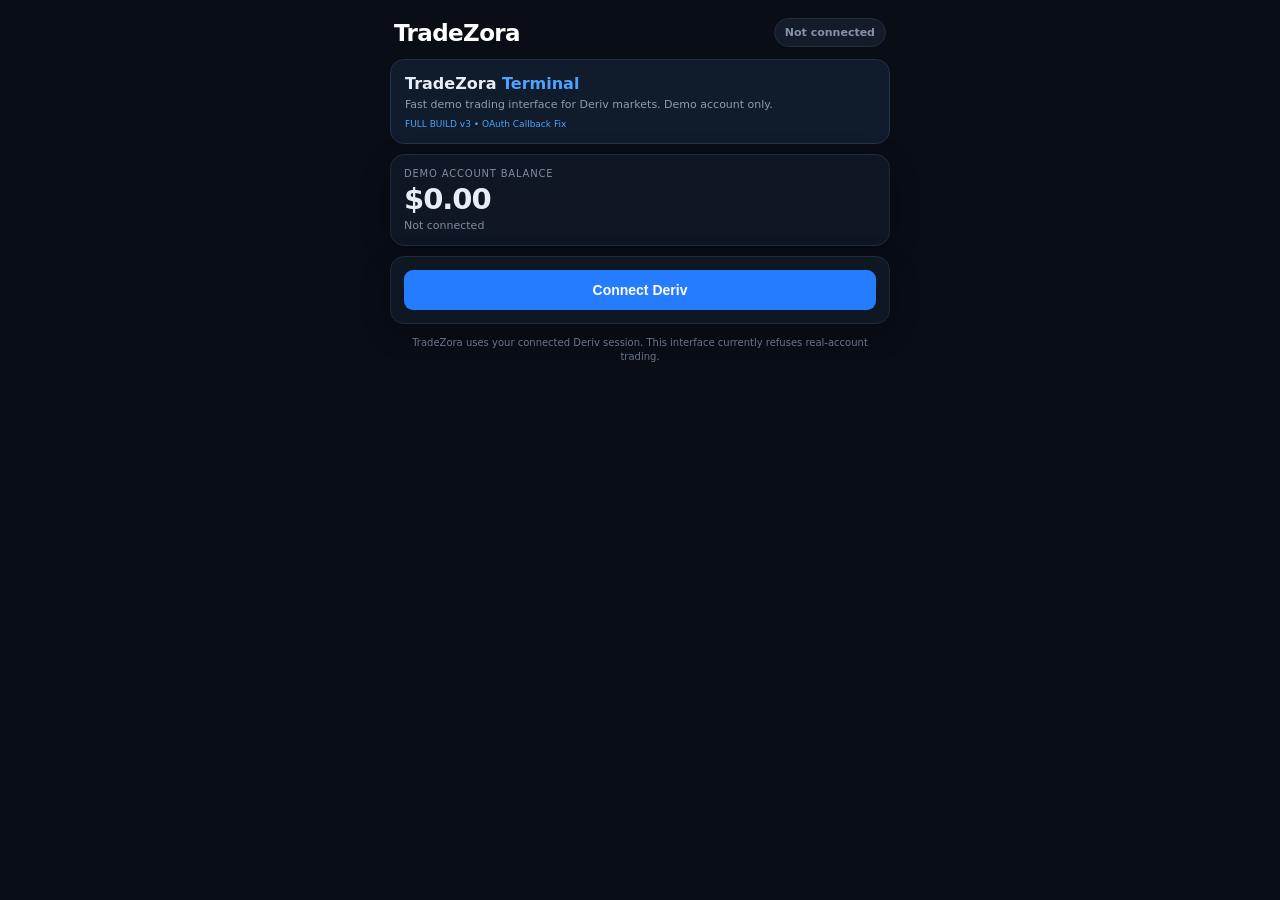
==== index.html @ ee243af9 "Update index.html" ====
<!DOCTYPE html>
<html lang="en">
<head>
<meta charset="UTF-8">
<meta name="viewport" content="width=device-width,initial-scale=1.0">
<title>TradeZora Terminal</title>
<style>
*{box-sizing:border-box}
html,body{margin:0;min-height:100%;font-family:Inter,system-ui,-apple-system,BlinkMacSystemFont,"Segoe UI",sans-serif;background:#080d16;color:#e8eef8}
body{padding-bottom:24px}.wrap{max-width:520px;margin:auto;padding:10px 10px 24px}
.top{display:flex;align-items:center;justify-content:space-between;padding:8px 4px 12px;position:sticky;top:0;background:#080d16;z-index:5}
.brand{font-size:23px;font-weight:900;letter-spacing:-.6px;color:#fff}.status{font-size:11px;font-weight:700;padding:7px 10px;border-radius:999px;background:#141c29;color:#8491a6;border:1px solid #222d3d}.connected{background:#0c281c;color:#54d18a;border-color:#1d5637}
.card{background:#0f1724;border:1px solid #1d2a3c;border-radius:14px;padding:13px;margin-bottom:10px;box-shadow:0 8px 30px rgba(0,0,0,.18)}
.hero{background:#101b2b;border:1px solid #21334b;border-radius:14px;padding:14px;margin-bottom:10px}.hero h1{font-size:16px;margin:0 0 4px}.hero p{font-size:11px;color:#8f9caf;margin:0;line-height:1.4}
.balance-label{font-size:10px;text-transform:uppercase;letter-spacing:.8px;color:#7f8ca0}.balance{font-size:29px;font-weight:850;letter-spacing:-1px;margin:3px 0}.muted{color:#7f8ca0;font-size:11px}
.grid{display:grid;grid-template-columns:1fr 1fr;gap:8px}.metric{background:#0b121d;border:1px solid #1b2636;border-radius:10px;padding:10px}.metric .label{font-size:10px;color:#718096;margin-bottom:4px}.metric .value{font-size:14px;font-weight:750}
.row{display:grid;grid-template-columns:1fr 1fr;gap:8px}.field{margin-bottom:9px}.field label{display:block;font-size:10px;text-transform:uppercase;letter-spacing:.5px;color:#8794a8;font-weight:750;margin-bottom:5px}
.field input,.field select{width:100%;padding:11px 10px;border:1px solid #28364a;border-radius:9px;background:#0b121d;color:#edf3fb;font-size:14px;outline:none}
.price{font-size:28px;font-weight:850;letter-spacing:-1px;margin:4px 0 9px;color:#fff}.btn{width:100%;border:0;border-radius:9px;padding:12px 14px;font-size:14px;font-weight:800;cursor:pointer}.primary{background:#267cff;color:#fff}.rise{background:#0fa968;color:#fff}.fall{background:#e14c5b;color:#fff}.secondary{background:#182232;color:#b8c4d4;margin-top:8px;border:1px solid #26354a}.btn:disabled{opacity:.5;cursor:wait}
.notice{padding:9px 10px;border-radius:9px;background:#211d0e;color:#d9c16a;font-size:11px;line-height:1.4}.error{background:#2a1116;color:#ff8995}.success{background:#0c2419;color:#6ee09b}.hidden{display:none}
.small{font-size:10px;color:#68758a;line-height:1.4;text-align:center;margin:12px 4px}.trade-title{display:flex;justify-content:space-between;align-items:center;gap:10px}.trade-title h2,.trade-title h3{font-size:15px!important}
.badge{font-size:9px;padding:5px 7px;border-radius:999px;background:#182437;color:#80b7ff;border:1px solid #294362}.contract{background:#0b121d;border:1px solid #1b2636;border-radius:10px;padding:10px;margin-bottom:9px}.contract strong{font-size:12px}.contract p{margin:4px 0 0;font-size:10px;color:#718096;line-height:1.4}
.direction{display:grid;grid-template-columns:1fr 1fr;gap:7px}.proposal{background:#0b121d;border:1px solid #25364d;border-radius:10px;padding:10px;margin:9px 0;font-size:11px;line-height:1.7}
.resultCard{display:flex;justify-content:space-between;align-items:center;gap:10px;background:#0b121d;border:1px solid #1b2636;border-radius:10px;padding:10px;margin-top:9px}.resultWin{background:#0c2419;border-color:#1d5b3a}.resultLoss{background:#2a1116;border-color:#6d2832}
.resultBadge{font-weight:850;font-size:10px;padding:5px 7px;border-radius:999px;background:#202a39}.resultWin .resultBadge{background:#153b27;color:#6ee09b}.resultLoss .resultBadge{background:#4a1d24;color:#ff8995}.profit{font-size:18px;font-weight:850}
.historyItem{background:#0b121d;border:1px solid #1b2636;border-radius:10px;padding:10px;margin-top:7px}.historyTop{display:flex;justify-content:space-between;align-items:center;gap:8px}.historyMeta{font-size:10px;color:#718096;margin-top:4px;line-height:1.45}.historyProfit{font-weight:850}.historyWin{color:#6ee09b}.historyLoss{color:#ff8995}
.chartWrap{background:#0b121d;border:1px solid #1b2a3e;border-radius:10px;padding:8px;margin:8px 0 10px}.chartHead{display:flex;justify-content:space-between;align-items:center;margin-bottom:6px}.chartHead span{font-size:9px;color:#7f8ca0;text-transform:uppercase;letter-spacing:.6px}.chartHead b{font-size:11px;color:#b9c6d8}.chartCanvas{display:block;width:100%;height:150px;border-radius:8px;background:#09101a}
.sectionHead{display:flex;justify-content:space-between;align-items:center;margin-bottom:9px}.sectionHead h3{margin:0;font-size:14px}.marketStrip{display:flex;gap:6px;overflow:auto;padding-bottom:5px;margin-bottom:8px}.marketStrip span{white-space:nowrap;font-size:9px;padding:5px 8px;background:#141f2e;border:1px solid #24334a;border-radius:999px;color:#91a0b5}
@media(max-width:480px){.wrap{padding:7px 8px 20px}.row{grid-template-columns:1fr 1fr}.balance{font-size:27px}}
</style>
</head>
<body>
<main class="wrap">
<div class="top"><div class="brand">TradeZora</div><div id="status" class="status">Not connected</div></div>
<section class="hero"><h1>TradeZora <span style="color:#4da3ff">Terminal</span></h1><p>Fast demo trading interface for Deriv markets. Demo account only.</p><div style="margin-top:7px;font-size:9px;color:#4da3ff">FULL BUILD v3 • OAuth Callback Fix</div></section>
<section class="card"><div class="balance-label">Demo Account Balance</div><div id="balance" class="balance">$0.00</div><div id="accountType" class="muted">Not connected</div></section>
<section class="card">
<button id="connectBtn" class="btn primary" type="button">Connect Deriv</button>
<button id="disconnectBtn" class="btn secondary hidden" type="button">Disconnect Deriv</button>
<div id="message" class="notice hidden" style="margin-top:11px"></div>
</section>
<section id="accountCard" class="card hidden"><div class="grid"><div class="metric"><div class="label">Total Equity</div><div id="equity" class="value">$0.00</div></div><div class="metric"><div class="label">Account ID</div><div id="accountId" class="value">—</div></div></div></section>
<section id="tradeCard" class="card hidden">
<div class="sectionHead"><h3>Trade</h3><span class="badge">DEMO ONLY</span></div>
<div class="marketStrip"><span>Volatility</span><span>Crash/Boom</span><span>Rise/Fall</span></div>
<div class="trade-title"><h2 style="margin:0;font-size:20px">Demo Trade</h2><span class="badge">LIVE</span></div>
<p class="muted">Volatility Indices and Crash/Boom. Rise/Fall contracts are enabled in this first demo version.</p>
<div class="field"><label>Market</label><select id="symbol"><option value="">Loading markets…</option></select></div>
<div class="contract"><strong id="marketName">—</strong><p id="marketInfo">Select a market to see its current price.</p></div>
<div class="price" id="price">—</div>
<div class="chartWrap"><div class="chartHead"><span>Live price chart</span><b id="chartDelta">—</b></div><canvas id="priceChart" class="chartCanvas" height="150"></canvas></div>
<div class="row"><div class="field"><label>Stake</label><input id="stake" type="number" min="0.35" step="0.01" value="1"></div><div class="field"><label>Duration (seconds)</label><input id="duration" type="number" min="1" step="1" value="60"></div></div>
<div class="field"><label>Direction</label><div class="direction"><button id="riseBtn" class="btn rise" type="button">Rise</button><button id="fallBtn" class="btn fall" type="button">Fall</button></div></div>
<button id="tradeBtn" class="btn primary" type="button">Preview Demo Trade</button>
<div id="proposalBox" class="proposal hidden"></div><button id="buyBtn" class="btn rise hidden" type="button">Place Demo Trade</button>
<div id="tradeResult" class="notice hidden" style="margin-top:11px"></div>
</section>
<section id="openCard" class="card hidden"><h3 style="margin-top:0">Open Trade</h3><div id="openStatus" class="muted">Waiting…</div><div id="tradeOutcome" class="resultCard hidden"></div></section>
<section id="historyCard" class="card hidden"><div class="trade-title"><h3 style="margin:0">Trade History</h3><span id="historyCount" class="badge">0 trades</span></div><div id="historyList" class="muted" style="margin-top:10px">No completed trades yet.</div></section>
<div class="small">TradeZora uses your connected Deriv session. This interface currently refuses real-account trading.</div>
</main>
<script>
const BACKEND_URL="https://tradezora-backend-use-1.onrender.com";
const FRONTEND_URL="https://davieswaweru123-boop.github.io/Tradezora-/";
const STORAGE_SESSION="tradezora_session_id";
let sessionId=null,direction="CALL",symbols=[],proposal=null,priceTimer=null,accountTimer=null,historyTimer=null,contractTimer=null,currentContractId=null,priceHistory=[];
const $=id=>document.getElementById(id);

function msg(text,type=""){
  const b=$("message");
  if(!text){b.className="notice hidden";b.textContent="";return}
  b.className="notice "+type;b.textContent=text;b.classList.remove("hidden");
}
function resultMsg(text,type=""){
  const b=$("tradeResult");
  if(!text){b.className="notice hidden";b.textContent="";return}
  b.className="notice "+type;b.textContent=text;b.classList.remove("hidden");
}
function money(v,c="USD"){
  const n=Number(v);
  return Number.isFinite(n)?new Intl.NumberFormat("en-US",{style:"currency",currency:c,maximumFractionDigits:2}).format(n):"—";
}
function setUI(on){
  $("status").textContent=on?"✓ Deriv Connected":"Not connected";
  $("status").className="status"+(on?" connected":"");
  $("connectBtn").classList.toggle("hidden",on);
  $("disconnectBtn").classList.toggle("hidden",!on);
  $("accountCard").classList.toggle("hidden",!on);
  $("tradeCard").classList.toggle("hidden",!on);
}
async function connectDeriv(){
  localStorage.removeItem(STORAGE_SESSION);
  window.location.href=BACKEND_URL+"/auth/login";
}
async function exchange(code){
  // The Deriv authorization code is sent to our backend for the
  // server-side session exchange. Never exchange Deriv tokens in the browser.
  if(!code) throw new Error("No Deriv connection code was returned.");

  const r=await fetch(BACKEND_URL+"/api/session/exchange",{
    method:"POST",
    mode:"cors",
    cache:"no-store",
    headers:{"Content-Type":"application/json","Accept":"application/json"},
    body:JSON.stringify({connection_code:code})
  });

  const raw=await r.text();
  let d={};
  try{d=raw?JSON.parse(raw):{};}catch(_){}

  if(!r.ok){
    const detail=d.error||d.message||raw||("HTTP "+r.status);
    throw new Error("Session exchange failed ("+r.status+"): "+detail);
  }

  if(!d.session_id){
    throw new Error("Backend replied without a session ID.");
  }

  localStorage.setItem(STORAGE_SESSION,d.session_id);
  return d.session_id;
}
async function api(path,opts={}){
  const r=await fetch(BACKEND_URL+path,{...opts,headers:{...(opts.headers||{}),"X-TradeZora-Session":sessionId}});
  const d=await r.json().catch(()=>({}));
  if(!r.ok)throw Error(d.error||"Request failed.");
  return d;
}
async function loadAccount(){
  const d=await api("/api/account");
  $("balance").textContent=money(d.balance,d.currency||"USD");
  $("equity").textContent=money(d.balance,d.currency||"USD");
  $("accountId").textContent=d.account_id||"—";
  $("accountType").textContent=(d.account_type||"demo").toUpperCase()+" • "+(d.currency||"USD");
  setUI(true);msg("Deriv account loaded successfully.","success");
}
async function loadMarkets(){
  const r=await fetch(BACKEND_URL+"/api/trading/symbols");
  const d=await r.json().catch(()=>({}));
  if(!r.ok)throw Error(d.error||"Could not load markets.");
  symbols=d.symbols||[];
  const s=$("symbol");s.innerHTML="";
  symbols.forEach(x=>{
    const o=document.createElement("option");
    o.value=x.underlying_symbol;o.textContent=x.underlying_symbol_name||x.underlying_symbol;s.appendChild(o);
  });
  if(symbols.length){s.selectedIndex=0;await marketChanged();}
  else s.innerHTML='<option value="">No supported markets found</option>';
}
function selected(){return symbols.find(x=>x.underlying_symbol===$("symbol").value)||null}
async function marketChanged(){
  const x=selected();if(!x)return;
  resetChart();
  $("marketName").textContent=x.underlying_symbol_name||x.underlying_symbol;
  $("marketInfo").textContent=(x.market||"Supported market")+" • "+x.underlying_symbol;
  await refreshPrice();
}
async function refreshPrice(){
  const s=$("symbol").value;if(!s)return;
  try{
    const r=await fetch(BACKEND_URL+"/api/trading/tick?symbol="+encodeURIComponent(s));
    const d=await r.json().catch(()=>({}));
    if(!r.ok)throw Error(d.error||"Price unavailable");
    const q=Number(d.quote);
    if(Number.isFinite(q)){
      $("price").textContent=String(q);
      if(!priceHistory.length||priceHistory[priceHistory.length-1]!==q)priceHistory.push(q);
      if(priceHistory.length>60)priceHistory.shift();
      drawChart();
    }else $("price").textContent="—";
  }catch(e){$("price").textContent="—";}
}
function resetChart(){priceHistory=[];$("chartDelta").textContent="—";drawChart();}
function drawChart(){
  const c=$("priceChart");if(!c)return;
  const dpr=window.devicePixelRatio||1,w=c.clientWidth||300,h=c.clientHeight||150;
  c.width=Math.floor(w*dpr);c.height=Math.floor(h*dpr);
  const ctx=c.getContext("2d");ctx.setTransform(dpr,0,0,dpr,0,0);ctx.clearRect(0,0,w,h);
  ctx.strokeStyle="#18263a";ctx.lineWidth=1;
  for(let i=1;i<4;i++){const y=h*i/4;ctx.beginPath();ctx.moveTo(0,y);ctx.lineTo(w,y);ctx.stroke();}
  if(priceHistory.length<2)return;
  const min=Math.min(...priceHistory),max=Math.max(...priceHistory),range=max-min||1,pad=10;
  ctx.beginPath();
  priceHistory.forEach((v,i)=>{
    const x=pad+(i/(priceHistory.length-1))*(w-pad*2),y=h-pad-((v-min)/range)*(h-pad*2);
    if(i===0)ctx.moveTo(x,y);else ctx.lineTo(x,y);
  });
  ctx.strokeStyle="#39d98a";ctx.lineWidth=2;ctx.stroke();
  const lookback=Math.min(20,priceHistory.length-1);
  const base=priceHistory[priceHistory.length-1-lookback];
  const last=priceHistory[priceHistory.length-1];
  const pct=base?((last-base)/base)*100:0;
  $("chartDelta").textContent=(pct>=0?"+":"")+pct.toFixed(3)+"%";
}
function setDirection(d){
  direction=d;$("riseBtn").style.opacity=d==="CALL"?"1":".55";$("fallBtn").style.opacity=d==="PUT"?"1":".55";
}
async function previewTrade(){
  if(!sessionId)return;
  $("tradeBtn").disabled=true;$("buyBtn").classList.add("hidden");$("proposalBox").classList.add("hidden");resultMsg("");
  try{
    await api("/api/trading/connect",{method:"POST"});
    const body={underlying_symbol:$("symbol").value,contract_type:direction,amount:Number($("stake").value),duration:Number($("duration").value),duration_unit:"s"};
    const d=await api("/api/trading/proposal",{method:"POST",headers:{"Content-Type":"application/json"},body:JSON.stringify(body)});
    proposal=d.proposal;if(!proposal)throw Error("No proposal was returned.");
    const ask=Number(proposal.ask_price),payout=Number(proposal.payout),currency=proposal.currency||"USD";
    $("proposalBox").innerHTML=`<b>Proposal</b><br>Stake: ${money(body.amount,currency)}<br>Potential payout: ${Number.isFinite(payout)?money(payout,currency):"—"}<br>Price to buy: ${Number.isFinite(ask)?money(ask,currency):"—"}`;
    $("proposalBox").classList.remove("hidden");$("buyBtn").classList.remove("hidden");resultMsg("Review the proposal, then place the demo trade.","success");
  }catch(e){resultMsg(e.message||"Could not create proposal.","error");}
  finally{$("tradeBtn").disabled=false;}
}
async function buyTrade(){
  if(!proposal)return;
  $("buyBtn").disabled=true;
  try{
    const ask=Number(proposal.ask_price);
    const d=await api("/api/trading/buy",{method:"POST",headers:{"Content-Type":"application/json"},body:JSON.stringify({proposal_id:proposal.id,price:ask})});
    const id=d.buy?.contract_id;if(!id)throw Error("Trade was not confirmed by Deriv.");
    resultMsg("Demo trade placed successfully. Contract ID: "+id,"success");
    proposal=null;$("buyBtn").classList.add("hidden");$("openCard").classList.remove("hidden");
    await startContract(id);await loadAccount();
  }catch(e){resultMsg(e.message||"Could not place demo trade.","error");}
  finally{$("buyBtn").disabled=false;}
}
function terminalStatus(c){return["won","lost","sold","expired"].includes(String(c?.status||c?.contract_status||"").toLowerCase());}
function renderOutcome(c){
  const status=String(c?.status||c?.contract_status||"").toLowerCase(),win=status==="won",loss=status==="lost",box=$("tradeOutcome");
  if(!terminalStatus(c)){box.className="resultCard hidden";box.innerHTML="";return;}
  const profit=Number(c?.profit);
  box.className="resultCard "+(win?"resultWin":loss?"resultLoss":"");
  box.innerHTML=`<div><div class="resultBadge">${win?"WIN":loss?"LOSS":"CLOSED"}</div><div class="muted" style="margin-top:6px">Final result</div></div><div style="text-align:right"><div class="profit">${Number.isFinite(profit)?(profit>=0?"+":"")+money(profit,c.currency||"USD"):"—"}</div><div class="muted">Profit / Loss</div></div>`;
}
async function loadHistory(){try{const d=await api("/api/trading/history");renderHistory(d.history||[]);}catch(e){}}
function renderHistory(items){
  const card=$("historyCard"),list=$("historyList");card.classList.remove("hidden");
  $("historyCount").textContent=items.length+" "+(items.length===1?"trade":"trades");
  if(!items.length){list.className="muted";list.textContent="No completed trades yet.";return;}
  list.className="";
  list.innerHTML=items.map(item=>{
    const st=String(item.status||"").toLowerCase(),win=st==="won",loss=st==="lost",cls=win?"historyWin":loss?"historyLoss":"";
    const pl=Number(item.profit),date=item.completed_at?new Date(item.completed_at).toLocaleString():"Completed",label=item.symbol||"Demo contract";
    return `<div class="historyItem"><div class="historyTop"><div><b>${label}</b><div class="historyMeta">${String(item.contract_type||"").toUpperCase()} • ${date}</div></div><div class="historyProfit ${cls}">${Number.isFinite(pl)?(pl>=0?"+":"")+money(pl,item.currency||"USD"):"—"}</div></div><div class="historyMeta">Status: <b>${st.toUpperCase()}</b> • Contract #${item.contract_id}</div></div>`;
  }).join("");
}
async function startContract(id){
  currentContractId=id;clearInterval(contractTimer);
  const poll=async()=>{
    try{
      const d=await api("/api/trading/open-contract",{method:"POST",headers:{"Content-Type":"application/json"},body:JSON.stringify({contract_id:id})});
      const c=d.contract||{};window.__lastContract=c;
      const status=String(c.status||c.contract_status||"open").toLowerCase(),profit=c.profit!=null?money(c.profit,c.currency||"USD"):"—";
      $("openStatus").innerHTML=`Contract <b>${id}</b><br>Status: ${status}<br>Profit/Loss: ${profit}<br>Sell price: ${c.sell_price!=null?money(c.sell_price,c.currency||"USD"):"—"}`;
      renderOutcome(c);
      if(terminalStatus(c)){
        clearInterval(contractTimer);await loadAccount();await loadHistory();
        resultMsg((status==="won"?"🎉 Demo trade won! ":status==="lost"?"Demo trade lost. ":"Demo trade closed. ")+`Final P/L: ${profit}`,status==="lost"?"error":"success");
      }
    }catch(e){$("openStatus").textContent=e.message;}
  };
  await poll();
  if(!terminalStatus(window.__lastContract))contractTimer=setInterval(poll,3000);
}
async function disconnectDeriv(){
  try{if(sessionId)await api("/api/trading/disconnect",{method:"POST"});}catch(e){}
  clearInterval(priceTimer);clearInterval(accountTimer);clearInterval(historyTimer);clearInterval(contractTimer);
  localStorage.removeItem(STORAGE_SESSION);sessionId=null;setUI(false);
  $("historyCard").classList.add("hidden");$("openCard").classList.add("hidden");$("tradeOutcome").className="resultCard hidden"
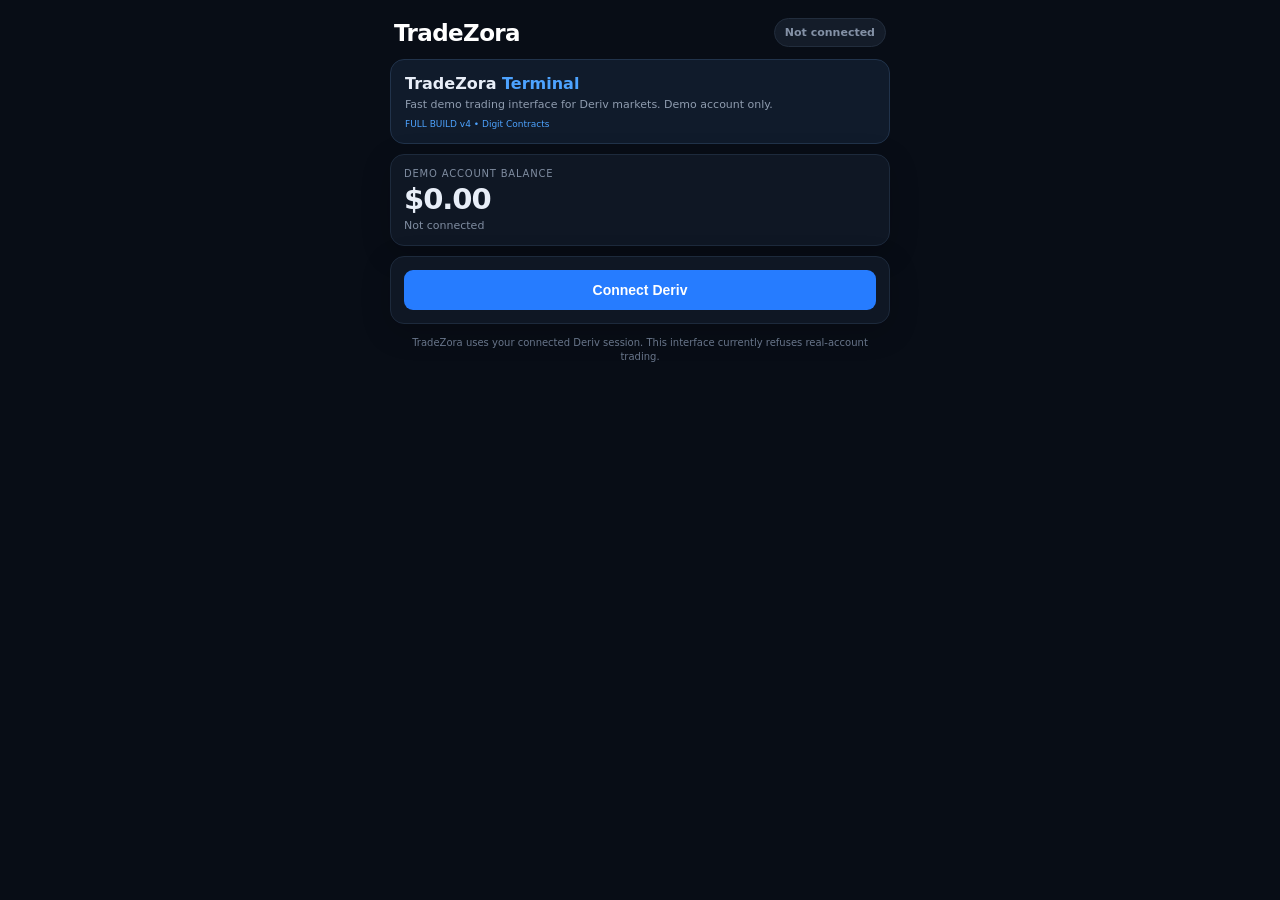
==== commit 98290ead: "Index html" ====
--- a/index.html
+++ b/index.html
@@ -4,265 +4,1358 @@
 <meta charset="UTF-8">
 <meta name="viewport" content="width=device-width,initial-scale=1.0">
 <title>TradeZora Terminal</title>
+
 <style>
 *{box-sizing:border-box}
-html,body{margin:0;min-height:100%;font-family:Inter,system-ui,-apple-system,BlinkMacSystemFont,"Segoe UI",sans-serif;background:#080d16;color:#e8eef8}
-body{padding-bottom:24px}.wrap{max-width:520px;margin:auto;padding:10px 10px 24px}
-.top{display:flex;align-items:center;justify-content:space-between;padding:8px 4px 12px;position:sticky;top:0;background:#080d16;z-index:5}
-.brand{font-size:23px;font-weight:900;letter-spacing:-.6px;color:#fff}.status{font-size:11px;font-weight:700;padding:7px 10px;border-radius:999px;background:#141c29;color:#8491a6;border:1px solid #222d3d}.connected{background:#0c281c;color:#54d18a;border-color:#1d5637}
-.card{background:#0f1724;border:1px solid #1d2a3c;border-radius:14px;padding:13px;margin-bottom:10px;box-shadow:0 8px 30px rgba(0,0,0,.18)}
-.hero{background:#101b2b;border:1px solid #21334b;border-radius:14px;padding:14px;margin-bottom:10px}.hero h1{font-size:16px;margin:0 0 4px}.hero p{font-size:11px;color:#8f9caf;margin:0;line-height:1.4}
-.balance-label{font-size:10px;text-transform:uppercase;letter-spacing:.8px;color:#7f8ca0}.balance{font-size:29px;font-weight:850;letter-spacing:-1px;margin:3px 0}.muted{color:#7f8ca0;font-size:11px}
-.grid{display:grid;grid-template-columns:1fr 1fr;gap:8px}.metric{background:#0b121d;border:1px solid #1b2636;border-radius:10px;padding:10px}.metric .label{font-size:10px;color:#718096;margin-bottom:4px}.metric .value{font-size:14px;font-weight:750}
-.row{display:grid;grid-template-columns:1fr 1fr;gap:8px}.field{margin-bottom:9px}.field label{display:block;font-size:10px;text-transform:uppercase;letter-spacing:.5px;color:#8794a8;font-weight:750;margin-bottom:5px}
-.field input,.field select{width:100%;padding:11px 10px;border:1px solid #28364a;border-radius:9px;background:#0b121d;color:#edf3fb;font-size:14px;outline:none}
-.price{font-size:28px;font-weight:850;letter-spacing:-1px;margin:4px 0 9px;color:#fff}.btn{width:100%;border:0;border-radius:9px;padding:12px 14px;font-size:14px;font-weight:800;cursor:pointer}.primary{background:#267cff;color:#fff}.rise{background:#0fa968;color:#fff}.fall{background:#e14c5b;color:#fff}.secondary{background:#182232;color:#b8c4d4;margin-top:8px;border:1px solid #26354a}.btn:disabled{opacity:.5;cursor:wait}
-.notice{padding:9px 10px;border-radius:9px;background:#211d0e;color:#d9c16a;font-size:11px;line-height:1.4}.error{background:#2a1116;color:#ff8995}.success{background:#0c2419;color:#6ee09b}.hidden{display:none}
-.small{font-size:10px;color:#68758a;line-height:1.4;text-align:center;margin:12px 4px}.trade-title{display:flex;justify-content:space-between;align-items:center;gap:10px}.trade-title h2,.trade-title h3{font-size:15px!important}
-.badge{font-size:9px;padding:5px 7px;border-radius:999px;background:#182437;color:#80b7ff;border:1px solid #294362}.contract{background:#0b121d;border:1px solid #1b2636;border-radius:10px;padding:10px;margin-bottom:9px}.contract strong{font-size:12px}.contract p{margin:4px 0 0;font-size:10px;color:#718096;line-height:1.4}
-.direction{display:grid;grid-template-columns:1fr 1fr;gap:7px}.proposal{background:#0b121d;border:1px solid #25364d;border-radius:10px;padding:10px;margin:9px 0;font-size:11px;line-height:1.7}
-.resultCard{display:flex;justify-content:space-between;align-items:center;gap:10px;background:#0b121d;border:1px solid #1b2636;border-radius:10px;padding:10px;margin-top:9px}.resultWin{background:#0c2419;border-color:#1d5b3a}.resultLoss{background:#2a1116;border-color:#6d2832}
-.resultBadge{font-weight:850;font-size:10px;padding:5px 7px;border-radius:999px;background:#202a39}.resultWin .resultBadge{background:#153b27;color:#6ee09b}.resultLoss .resultBadge{background:#4a1d24;color:#ff8995}.profit{font-size:18px;font-weight:850}
-.historyItem{background:#0b121d;border:1px solid #1b2636;border-radius:10px;padding:10px;margin-top:7px}.historyTop{display:flex;justify-content:space-between;align-items:center;gap:8px}.historyMeta{font-size:10px;color:#718096;margin-top:4px;line-height:1.45}.historyProfit{font-weight:850}.historyWin{color:#6ee09b}.historyLoss{color:#ff8995}
-.chartWrap{background:#0b121d;border:1px solid #1b2a3e;border-radius:10px;padding:8px;margin:8px 0 10px}.chartHead{display:flex;justify-content:space-between;align-items:center;margin-bottom:6px}.chartHead span{font-size:9px;color:#7f8ca0;text-transform:uppercase;letter-spacing:.6px}.chartHead b{font-size:11px;color:#b9c6d8}.chartCanvas{display:block;width:100%;height:150px;border-radius:8px;background:#09101a}
-.sectionHead{display:flex;justify-content:space-between;align-items:center;margin-bottom:9px}.sectionHead h3{margin:0;font-size:14px}.marketStrip{display:flex;gap:6px;overflow:auto;padding-bottom:5px;margin-bottom:8px}.marketStrip span{white-space:nowrap;font-size:9px;padding:5px 8px;background:#141f2e;border:1px solid #24334a;border-radius:999px;color:#91a0b5}
-@media(max-width:480px){.wrap{padding:7px 8px 20px}.row{grid-template-columns:1fr 1fr}.balance{font-size:27px}}
+
+html,body{
+  margin:0;
+  min-height:100%;
+  font-family:Inter,system-ui,-apple-system,BlinkMacSystemFont,"Segoe UI",sans-serif;
+  background:#080d16;
+  color:#e8eef8
+}
+
+body{padding-bottom:24px}
+
+.wrap{
+  max-width:520px;
+  margin:auto;
+  padding:10px 10px 24px
+}
+
+.top{
+  display:flex;
+  align-items:center;
+  justify-content:space-between;
+  padding:8px 4px 12px;
+  position:sticky;
+  top:0;
+  background:#080d16;
+  z-index:5
+}
+
+.brand{
+  font-size:23px;
+  font-weight:900;
+  letter-spacing:-.6px;
+  color:#fff
+}
+
+.status{
+  font-size:11px;
+  font-weight:700;
+  padding:7px 10px;
+  border-radius:999px;
+  background:#141c29;
+  color:#8491a6;
+  border:1px solid #222d3d
+}
+
+.connected{
+  background:#0c281c;
+  color:#54d18a;
+  border-color:#1d5637
+}
+
+.card{
+  background:#0f1724;
+  border:1px solid #1d2a3c;
+  border-radius:14px;
+  padding:13px;
+  margin-bottom:10px;
+  box-shadow:0 8px 30px rgba(0,0,0,.18)
+}
+
+.hero{
+  background:#101b2b;
+  border:1px solid #21334b;
+  border-radius:14px;
+  padding:14px;
+  margin-bottom:10px
+}
+
+.hero h1{
+  font-size:16px;
+  margin:0 0 4px
+}
+
+.hero p{
+  font-size:11px;
+  color:#8f9caf;
+  margin:0;
+  line-height:1.4
+}
+
+.balance-label{
+  font-size:10px;
+  text-transform:uppercase;
+  letter-spacing:.8px;
+  color:#7f8ca0
+}
+
+.balance{
+  font-size:29px;
+  font-weight:850;
+  letter-spacing:-1px;
+  margin:3px 0
+}
+
+.muted{
+  color:#7f8ca0;
+  font-size:11px
+}
+
+.grid{
+  display:grid;
+  grid-template-columns:1fr 1fr;
+  gap:8px
+}
+
+.metric{
+  background:#0b121d;
+  border:1px solid #1b2636;
+  border-radius:10px;
+  padding:10px
+}
+
+.metric .label{
+  font-size:10px;
+  color:#718096;
+  margin-bottom:4px
+}
+
+.metric .value{
+  font-size:14px;
+  font-weight:750
+}
+
+.row{
+  display:grid;
+  grid-template-columns:1fr 1fr;
+  gap:8px
+}
+
+.field{
+  margin-bottom:9px
+}
+
+.field label{
+  display:block;
+  font-size:10px;
+  text-transform:uppercase;
+  letter-spacing:.5px;
+  color:#8794a8;
+  font-weight:750;
+  margin-bottom:5px
+}
+
+.field input,
+.field select{
+  width:100%;
+  padding:11px 10px;
+  border:1px solid #28364a;
+  border-radius:9px;
+  background:#0b121d;
+  color:#edf3fb;
+  font-size:14px;
+  outline:none
+}
+
+.price{
+  font-size:28px;
+  font-weight:850;
+  letter-spacing:-1px;
+  margin:4px 0 9px;
+  color:#fff
+}
+
+.btn{
+  width:100%;
+  border:0;
+  border-radius:9px;
+  padding:12px 14px;
+  font-size:14px;
+  font-weight:800;
+  cursor:pointer
+}
+
+.primary{
+  background:#267cff;
+  color:#fff
+}
+
+.rise{
+  background:#0fa968;
+  color:#fff
+}
+
+.fall{
+  background:#e14c5b;
+  color:#fff
+}
+
+.secondary{
+  background:#182232;
+  color:#b8c4d4;
+  margin-top:8px;
+  border:1px solid #26354a
+}
+
+.btn:disabled{
+  opacity:.5;
+  cursor:wait
+}
+
+.notice{
+  padding:9px 10px;
+  border-radius:9px;
+  background:#211d0e;
+  color:#d9c16a;
+  font-size:11px;
+  line-height:1.4
+}
+
+.error{
+  background:#2a1116;
+  color:#ff8995
+}
+
+.success{
+  background:#0c2419;
+  color:#6ee09b
+}
+
+.hidden{
+  display:none
+}
+
+.small{
+  font-size:10px;
+  color:#68758a;
+  line-height:1.4;
+  text-align:center;
+  margin:12px 4px
+}
+
+.trade-title{
+  display:flex;
+  justify-content:space-between;
+  align-items:center;
+  gap:10px
+}
+
+.trade-title h2,
+.trade-title h3{
+  font-size:15px!important
+}
+
+.badge{
+  font-size:9px;
+  padding:5px 7px;
+  border-radius:999px;
+  background:#182437;
+  color:#80b7ff;
+  border:1px solid #294362
+}
+
+.contract{
+  background:#0b121d;
+  border:1px solid #1b2636;
+  border-radius:10px;
+  padding:10px;
+  margin-bottom:9px
+}
+
+.contract strong{
+  font-size:12px
+}
+
+.contract p{
+  margin:4px 0 0;
+  font-size:10px;
+  color:#718096;
+  line-height:1.4
+}
+
+.direction{
+  display:grid;
+  grid-template-columns:1fr 1fr;
+  gap:7px
+}
+
+.direction .btn{
+  min-height:46px
+}
+
+.proposal{
+  background:#0b121d;
+  border:1px solid #25364d;
+  border-radius:10px;
+  padding:10px;
+  margin:9px 0;
+  font-size:11px;
+  line-height:1.7
+}
+
+.resultCard{
+  display:flex;
+  justify-content:space-between;
+  align-items:center;
+  gap:10px;
+  background:#0b121d;
+  border:1px solid #1b2636;
+  border-radius:10px;
+  padding:10px;
+  margin-top:9px
+}
+
+.resultWin{
+  background:#0c2419;
+  border-color:#1d5b3a
+}
+
+.resultLoss{
+  background:#2a1116;
+  border-color:#6d2832
+}
+
+.resultBadge{
+  font-weight:850;
+  font-size:10px;
+  padding:5px 7px;
+  border-radius:999px;
+  background:#202a39
+}
+
+.resultWin .resultBadge{
+  background:#153b27;
+  color:#6ee09b
+}
+
+.resultLoss .resultBadge{
+  background:#4a1d24;
+  color:#ff8995
+}
+
+.profit{
+  font-size:18px;
+  font-weight:850
+}
+
+.historyItem{
+  background:#0b121d;
+  border:1px solid #1b2636;
+  border-radius:10px;
+  padding:10px;
+  margin-top:7px
+}
+
+.historyTop{
+  display:flex;
+  justify-content:space-between;
+  align-items:center;
+  gap:8px
+}
+
+.historyMeta{
+  font-size:10px;
+  color:#718096;
+  margin-top:4px;
+  line-height:1.45
+}
+
+.historyProfit{
+  font-weight:850
+}
+
+.historyWin{
+  color:#6ee09b
+}
+
+.historyLoss{
+  color:#ff8995
+}
+
+.chartWrap{
+  background:#0b121d;
+  border:1px solid #1b2a3e;
+  border-radius:10px;
+  padding:8px;
+  margin:8px 0 10px
+}
+
+.chartHead{
+  display:flex;
+  justify-content:space-between;
+  align-items:center;
+  margin-bottom:6px
+}
+
+.chartHead span{
+  font-size:9px;
+  color:#7f8ca0;
+  text-transform:uppercase;
+  letter-spacing:.6px
+}
+
+.chartHead b{
+  font-size:11px;
+  color:#b9c6d8
+}
+
+.chartCanvas{
+  display:block;
+  width:100%;
+  height:150px;
+  border-radius:8px;
+  background:#09101a
+}
+
+.sectionHead{
+  display:flex;
+  justify-content:space-between;
+  align-items:center;
+  margin-bottom:9px
+}
+
+.sectionHead h3{
+  margin:0;
+  font-size:14px
+}
+
+.marketStrip{
+  display:flex;
+  gap:6px;
+  overflow:auto;
+  padding-bottom:5px;
+  margin-bottom:8px
+}
+
+.marketStrip span{
+  white-space:nowrap;
+  font-size:9px;
+  padding:5px 8px;
+  background:#141f2e;
+  border:1px solid #24334a;
+  border-radius:999px;
+  color:#91a0b5
+}
+
+@media(max-width:480px){
+  .wrap{
+    padding:7px 8px 20px
+  }
+
+  .row{
+    grid-template-columns:1fr 1fr
+  }
+
+  .balance{
+    font-size:27px
+  }
+}
 </style>
 </head>
+
 <body>
+
 <main class="wrap">
-<div class="top"><div class="brand">TradeZora</div><div id="status" class="status">Not connected</div></div>
-<section class="hero"><h1>TradeZora <span style="color:#4da3ff">Terminal</span></h1><p>Fast demo trading interface for Deriv markets. Demo account only.</p><div style="margin-top:7px;font-size:9px;color:#4da3ff">FULL BUILD v3 • OAuth Callback Fix</div></section>
-<section class="card"><div class="balance-label">Demo Account Balance</div><div id="balance" class="balance">$0.00</div><div id="accountType" class="muted">Not connected</div></section>
+
+<div class="top">
+  <div class="brand">TradeZora</div>
+  <div id="status" class="status">Not connected</div>
+</div>
+
+<section class="hero">
+  <h1>TradeZora <span style="color:#4da3ff">Terminal</span></h1>
+  <p>Fast demo trading interface for Deriv markets. Demo account only.</p>
+  <div style="margin-top:7px;font-size:9px;color:#4da3ff">
+    FULL BUILD v4 • Digit Contracts
+  </div>
+</section>
+
 <section class="card">
-<button id="connectBtn" class="btn primary" type="button">Connect Deriv</button>
-<button id="disconnectBtn" class="btn secondary hidden" type="button">Disconnect Deriv</button>
-<div id="message" class="notice hidden" style="margin-top:11px"></div>
+  <div class="balance-label">Demo Account Balance</div>
+  <div id="balance" class="balance">$0.00</div>
+  <div id="accountType" class="muted">Not connected</div>
 </section>
-<section id="accountCard" class="card hidden"><div class="grid"><div class="metric"><div class="label">Total Equity</div><div id="equity" class="value">$0.00</div></div><div class="metric"><div class="label">Account ID</div><div id="accountId" class="value">—</div></div></div></section>
+
+<section class="card">
+  <button id="connectBtn" class="btn primary" type="button">
+    Connect Deriv
+  </button>
+
+  <button id="disconnectBtn" class="btn secondary hidden" type="button">
+    Disconnect Deriv
+  </button>
+
+  <div id="message" class="notice hidden" style="margin-top:11px"></div>
+</section>
+
+<section id="accountCard" class="card hidden">
+  <div class="grid">
+    <div class="metric">
+      <div class="label">Total Equity</div>
+      <div id="equity" class="value">$0.00</div>
+    </div>
+
+    <div class="metric">
+      <div class="label">Account ID</div>
+      <div id="accountId" class="value">—</div>
+    </div>
+  </div>
+</section>
+
 <section id="tradeCard" class="card hidden">
-<div class="sectionHead"><h3>Trade</h3><span class="badge">DEMO ONLY</span></div>
-<div class="marketStrip"><span>Volatility</span><span>Crash/Boom</span><span>Rise/Fall</span></div>
-<div class="trade-title"><h2 style="margin:0;font-size:20px">Demo Trade</h2><span class="badge">LIVE</span></div>
-<p class="muted">Volatility Indices and Crash/Boom. Rise/Fall contracts are enabled in this first demo version.</p>
-<div class="field"><label>Market</label><select id="symbol"><option value="">Loading markets…</option></select></div>
-<div class="contract"><strong id="marketName">—</strong><p id="marketInfo">Select a market to see its current price.</p></div>
+
+<div class="sectionHead">
+  <h3>Trade</h3>
+  <span class="badge">DEMO ONLY</span>
+</div>
+
+<div class="marketStrip">
+  <span>Digits</span>
+  <span>Volatility</span>
+  <span>Crash/Boom</span>
+</div>
+
+<div class="trade-title">
+  <h2 style="margin:0;font-size:20px">Demo Trade</h2>
+  <span class="badge">LIVE</span>
+</div>
+
+<p class="muted">
+  Digit contracts: Over, Under, Even, Odd, Matches and Differs.
+</p>
+
+<div class="field">
+  <label>Market</label>
+  <select id="symbol">
+    <option value="">Loading markets…</option>
+  </select>
+</div>
+
+<div class="contract">
+  <strong id="marketName">—</strong>
+  <p id="marketInfo">
+    Select a market to see its current price.
+  </p>
+</div>
+
 <div class="price" id="price">—</div>
-<div class="chartWrap"><div class="chartHead"><span>Live price chart</span><b id="chartDelta">—</b></div><canvas id="priceChart" class="chartCanvas" height="150"></canvas></div>
-<div class="row"><div class="field"><label>Stake</label><input id="stake" type="number" min="0.35" step="0.01" value="1"></div><div class="field"><label>Duration (seconds)</label><input id="duration" type="number" min="1" step="1" value="60"></div></div>
-<div class="field"><label>Direction</label><div class="direction"><button id="riseBtn" class="btn rise" type="button">Rise</button><button id="fallBtn" class="btn fall" type="button">Fall</button></div></div>
-<button id="tradeBtn" class="btn primary" type="button">Preview Demo Trade</button>
-<div id="proposalBox" class="proposal hidden"></div><button id="buyBtn" class="btn rise hidden" type="button">Place Demo Trade</button>
-<div id="tradeResult" class="notice hidden" style="margin-top:11px"></div>
+
+<div class="chartWrap">
+  <div class="chartHead">
+    <span>Live price chart</span>
+    <b id="chartDelta">—</b>
+  </div>
+
+  <canvas id="priceChart" class="chartCanvas" height="150"></canvas>
+</div>
+
+<div class="row">
+
+  <div class="field">
+    <label>Stake</label>
+    <input
+      id="stake"
+      type="number"
+      min="0.35"
+      step="0.01"
+      value="1"
+    >
+  </div>
+
+  <div class="field">
+    <label>Duration (seconds)</label>
+    <input
+      id="duration"
+      type="number"
+      min="1"
+      step="1"
+      value="60"
+    >
+  </div>
+
+</div>
+
+<div class="field">
+
+  <label>Contract Type</label>
+
+  <div class="direction">
+
+    <button
+      id="overBtn"
+      class="btn primary"
+      type="button"
+    >
+      Over
+    </button>
+
+    <button
+      id="underBtn"
+      class="btn fall"
+      type="button"
+    >
+      Under
+    </button>
+
+    <button
+      id="evenBtn"
+      class="btn rise"
+      type="button"
+    >
+      Even
+    </button>
+
+    <button
+      id="oddBtn"
+      class="btn fall"
+      type="button"
+    >
+      Odd
+    </button>
+
+    <button
+      id="matchBtn"
+      class="btn primary"
+      type="button"
+    >
+      Matches
+    </button>
+
+    <button
+      id="diffBtn"
+      class="btn fall"
+      type="button"
+    >
+      Differs
+    </button>
+
+  </div>
+
+</div>
+
+<div id="barrierField" class="field hidden">
+
+  <label>Barrier Digit</label>
+
+  <select id="barrier">
+
+    <option value="0">0</option>
+    <option value="1">1</option>
+    <option value="2">2</option>
+    <option value="3">3</option>
+    <option value="4">4</option>
+    <option value="5" selected>5</option>
+    <option value="6">6</option>
+    <option value="7">7</option>
+    <option value="8">8</option>
+    <option value="9">9</option>
+
+  </select>
+
+</div>
+
+<button
+  id="tradeBtn"
+  class="btn primary"
+  type="button"
+>
+  Preview Demo Trade
+</button>
+
+<div id="proposalBox" class="proposal hidden"></div>
+
+<button
+  id="buyBtn"
+  class="btn rise hidden"
+  type="button"
+>
+  Place Demo Trade
+</button>
+
+<div
+  id="tradeResult"
+  class="notice hidden"
+  style="margin-top:11px"
+></div>
+
 </section>
-<section id="openCard" class="card hidden"><h3 style="margin-top:0">Open Trade</h3><div id="openStatus" class="muted">Waiting…</div><div id="tradeOutcome" class="resultCard hidden"></div></section>
-<section id="historyCard" class="card hidden"><div class="trade-title"><h3 style="margin:0">Trade History</h3><span id="historyCount" class="badge">0 trades</span></div><div id="historyList" class="muted" style="margin-top:10px">No completed trades yet.</div></section>
-<div class="small">TradeZora uses your connected Deriv session. This interface currently refuses real-account trading.</div>
+
+<section id="openCard" class="card hidden">
+
+  <h3 style="margin-top:0">Open Trade</h3>
+
+  <div id="openStatus" class="muted">
+    Waiting…
+  </div>
+
+  <div id="tradeOutcome" class="resultCard hidden"></div>
+
+</section>
+
+<section id="historyCard" class="card hidden">
+
+  <div class="trade-title">
+
+    <h3 style="margin:0">Trade History</h3>
+
+    <span id="historyCount" class="badge">
+      0 trades
+    </span>
+
+  </div>
+
+  <div
+    id="historyList"
+    class="muted"
+    style="margin-top:10px"
+  >
+    No completed trades yet.
+  </div>
+
+</section>
+
+<div class="small">
+  TradeZora uses your connected Deriv session.
+  This interface currently refuses real-account trading.
+</div>
+
 </main>
+
 <script>
-const BACKEND_URL="https://tradezora-backend-use-1.onrender.com";
-const FRONTEND_URL="https://davieswaweru123-boop.github.io/Tradezora-/";
-const STORAGE_SESSION="tradezora_session_id";
-let sessionId=null,direction="CALL",symbols=[],proposal=null,priceTimer=null,accountTimer=null,historyTimer=null,contractTimer=null,currentContractId=null,priceHistory=[];
-const $=id=>document.getElementById(id);
+
+const BACKEND_URL =
+  "https://tradezora-backend-use-1.onrender.com";
+
+const FRONTEND_URL =
+  "https://davieswaweru123-boop.github.io/Tradezora-/";
+
+const STORAGE_SESSION =
+  "tradezora_session_id";
+
+let sessionId = null;
+
+let direction = "DIGITOVER";
+
+let symbols = [];
+
+let proposal = null;
+
+let priceTimer = null;
+
+let accountTimer = null;
+
+let historyTimer = null;
+
+let contractTimer = null;
+
+let currentContractId = null;
+
+let priceHistory = [];
+
+const $ = id => document.getElementById(id);
+
+
+/* -------------------------
+   UI MESSAGES
+------------------------- */
 
 function msg(text,type=""){
-  const b=$("message");
-  if(!text){b.className="notice hidden";b.textContent="";return}
-  b.className="notice "+type;b.textContent=text;b.classList.remove("hidden");
-}
+
+  const b = $("message");
+
+  if(!text){
+
+    b.className = "notice hidden";
+    b.textContent = "";
+
+    return;
+  }
+
+  b.className = "notice " + type;
+  b.textContent = text;
+  b.classList.remove("hidden");
+}
+
+
 function resultMsg(text,type=""){
-  const b=$("tradeResult");
-  if(!text){b.className="notice hidden";b.textContent="";return}
-  b.className="notice "+type;b.textContent=text;b.classList.remove("hidden");
-}
+
+  const b = $("tradeResult");
+
+  if(!text){
+
+    b.className = "notice hidden";
+    b.textContent = "";
+
+    return;
+  }
+
+  b.className = "notice " + type;
+  b.textContent = text;
+  b.classList.remove("hidden");
+}
+
+
+/* -------------------------
+   MONEY
+------------------------- */
+
 function money(v,c="USD"){
-  const n=Number(v);
-  return Number.isFinite(n)?new Intl.NumberFormat("en-US",{style:"currency",currency:c,maximumFractionDigits:2}).format(n):"—";
-}
+
+  const n = Number(v);
+
+  return Number.isFinite(n)
+    ? new Intl.NumberFormat(
+        "en-US",
+        {
+          style:"currency",
+          currency:c,
+          maximumFractionDigits:2
+        }
+      ).format(n)
+    : "—";
+}
+
+
+/* -------------------------
+   CONNECTION UI
+------------------------- */
+
 function setUI(on){
-  $("status").textContent=on?"✓ Deriv Connected":"Not connected";
-  $("status").className="status"+(on?" connected":"");
-  $("connectBtn").classList.toggle("hidden",on);
-  $("disconnectBtn").classList.toggle("hidden",!on);
-  $("accountCard").classList.toggle("hidden",!on);
-  $("tradeCard").classList.toggle("hidden",!on);
-}
+
+  $("status").textContent =
+    on ? "✓ Deriv Connected" : "Not connected";
+
+  $("status").className =
+    "status" + (on ? " connected" : "");
+
+  $("connectBtn")
+    .classList
+    .toggle("hidden",on);
+
+  $("disconnectBtn")
+    .classList
+    .toggle("hidden",!on);
+
+  $("accountCard")
+    .classList
+    .toggle("hidden",!on);
+
+  $("tradeCard")
+    .classList
+    .toggle("hidden",!on);
+}
+
+
+/* -------------------------
+   DERIV LOGIN
+------------------------- */
+
 async function connectDeriv(){
+
   localStorage.removeItem(STORAGE_SESSION);
-  window.location.href=BACKEND_URL+"/auth/login";
-}
+
+  window.location.href =
+    BACKEND_URL + "/auth/login";
+}
+
+
+/* -------------------------
+   DISCONNECT
+------------------------- */
+
+async function disconnectDeriv(){
+
+  clearInterval(priceTimer);
+  clearInterval(accountTimer);
+  clearInterval(historyTimer);
+  clearInterval(contractTimer);
+
+  try{
+
+    if(sessionId){
+
+      await fetch(
+        BACKEND_URL + "/api/trading/disconnect",
+        {
+          method:"POST",
+          headers:{
+            "X-TradeZora-Session":sessionId
+          }
+        }
+      );
+
+    }
+
+  }catch(e){
+
+    console.warn("Disconnect request failed:",e);
+
+  }
+
+  localStorage.removeItem(STORAGE_SESSION);
+
+  sessionId = null;
+
+  proposal = null;
+
+  currentContractId = null;
+
+  priceHistory = [];
+
+  setUI(false);
+
+  $("balance").textContent = "$0.00";
+
+  $("accountType").textContent = "Not connected";
+
+  $("equity").textContent = "$0.00";
+
+  $("accountId").textContent = "—";
+
+  $("openCard").classList.add("hidden");
+
+  $("historyCard").classList.add("hidden");
+
+  $("proposalBox").classList.add("hidden");
+
+  $("buyBtn").classList.add("hidden");
+
+  resetChart();
+
+  msg("Deriv disconnected.","success");
+}
+
+
+/* -------------------------
+   OAUTH SESSION EXCHANGE
+------------------------- */
+
 async function exchange(code){
-  // The Deriv authorization code is sent to our backend for the
-  // server-side session exchange. Never exchange Deriv tokens in the browser.
-  if(!code) throw new Error("No Deriv connection code was returned.");
-
-  const r=await fetch(BACKEND_URL+"/api/session/exchange",{
-    method:"POST",
-    mode:"cors",
-    cache:"no-store",
-    headers:{"Content-Type":"application/json","Accept":"application/json"},
-    body:JSON.stringify({connection_code:code})
+
+  if(!code)
+    throw new Error(
+      "No Deriv connection code was returned."
+    );
+
+  const r = await fetch(
+    BACKEND_URL + "/api/session/exchange",
+    {
+      method:"POST",
+      mode:"cors",
+      cache:"no-store",
+      headers:{
+        "Content-Type":"application/json",
+        "Accept":"application/json"
+      },
+      body:JSON.stringify({
+        connection_code:code
+      })
+    }
+  );
+
+  const raw = await r.text();
+
+  let d = {};
+
+  try{
+    d = raw ? JSON.parse(raw) : {};
+  }catch(_){}
+
+  if(!r.ok){
+
+    const detail =
+      d.error ||
+      d.message ||
+      raw ||
+      ("HTTP " + r.status);
+
+    throw new Error(
+      "Session exchange failed (" +
+      r.status +
+      "): " +
+      detail
+    );
+  }
+
+  if(!d.session_id){
+
+    throw new Error(
+      "Backend replied without a session ID."
+    );
+  }
+
+  localStorage.setItem(
+    STORAGE_SESSION,
+    d.session_id
+  );
+
+  return d.session_id;
+}
+
+
+/* -------------------------
+   API
+------------------------- */
+
+async function api(path,opts={}){
+
+  const r = await fetch(
+    BACKEND_URL + path,
+    {
+      ...opts,
+
+      headers:{
+        ...(opts.headers || {}),
+        "X-TradeZora-Session":sessionId
+      }
+    }
+  );
+
+  const d =
+    await r.json().catch(()=>({}));
+
+  if(!r.ok)
+    throw Error(
+      d.error || "Request failed."
+    );
+
+  return d;
+}
+
+
+/* -------------------------
+   ACCOUNT
+------------------------- */
+
+async function loadAccount(){
+
+  const d =
+    await api("/api/account");
+
+  $("balance").textContent =
+    money(
+      d.balance,
+      d.currency || "USD"
+    );
+
+  $("equity").textContent =
+    money(
+      d.balance,
+      d.currency || "USD"
+    );
+
+  $("accountId").textContent =
+    d.account_id || "—";
+
+  $("accountType").textContent =
+    (d.account_type || "demo").toUpperCase() +
+    " • " +
+    (d.currency || "USD");
+
+  setUI(true);
+}
+
+
+/* -------------------------
+   MARKETS
+------------------------- */
+
+async function loadMarkets(){
+
+  const r =
+    await fetch(
+      BACKEND_URL +
+      "/api/trading/symbols"
+    );
+
+  const d =
+    await r.json().catch(()=>({}));
+
+  if(!r.ok)
+    throw Error(
+      d.error ||
+      "Could not load markets."
+    );
+
+  symbols =
+    d.symbols || [];
+
+  const s =
+    $("symbol");
+
+  s.innerHTML = "";
+
+  symbols.forEach(x=>{
+
+    const o =
+      document.createElement("option");
+
+    o.value =
+      x.underlying_symbol;
+
+    o.textContent =
+      x.underlying_symbol_name ||
+      x.underlying_symbol;
+
+    s.appendChild(o);
+
   });
 
-  const raw=await r.text();
-  let d={};
-  try{d=raw?JSON.parse(raw):{};}catch(_){}
-
-  if(!r.ok){
-    const detail=d.error||d.message||raw||("HTTP "+r.status);
-    throw new Error("Session exchange failed ("+r.status+"): "+detail);
+  if(symbols.length){
+
+    s.selectedIndex = 0;
+
+    await marketChanged();
+
+  }else{
+
+    s.innerHTML =
+      '<option value="">No supported markets found</option>';
+
   }
-
-  if(!d.session_id){
-    throw new Error("Backend replied without a session ID.");
+}
+
+
+function selected(){
+
+  return symbols.find(
+    x =>
+      x.underlying_symbol ===
+      $("symbol").value
+  ) || null;
+
+}
+
+
+async function marketChanged(){
+
+  const x = selected();
+
+  if(!x)return;
+
+  resetChart();
+
+  $("marketName").textContent =
+    x.underlying_symbol_name ||
+    x.underlying_symbol;
+
+  $("marketInfo").textContent =
+    (x.market || "Supported market") +
+    " • " +
+    x.underlying_symbol;
+
+  await refreshPrice();
+}
+
+
+/* -------------------------
+   LIVE PRICE
+------------------------- */
+
+async function refreshPrice(){
+
+  const s =
+    $("symbol").value;
+
+  if(!s)return;
+
+  try{
+
+    const r =
+      await fetch(
+        BACKEND_URL +
+        "/api/trading/tick?symbol=" +
+        encodeURIComponent(s)
+      );
+
+    const d =
+      await r.json().catch(()=>({}));
+
+    if(!r.ok)
+      throw Error(
+        d.error ||
+        "Price unavailable"
+      );
+
+    const q =
+      Number(d.quote);
+
+    if(Number.isFinite(q)){
+
+      $("price").textContent =
+        String(q);
+
+      if(
+        !priceHistory.length ||
+        priceHistory[
+          priceHistory.length - 1
+        ] !== q
+      ){
+
+        priceHistory.push(q);
+
+      }
+
+      if(priceHistory.length > 60)
+        priceHistory.shift();
+
+      drawChart();
+
+    }else{
+
+      $("price").textContent = "—";
+
+    }
+
+  }catch(e){
+
+    $("price").textContent = "—";
+
   }
-
-  localStorage.setItem(STORAGE_SESSION,d.session_id);
-  return d.session_id;
-}
-async function api(path,opts={}){
-  const r=await fetch(BACKEND_URL+path,{...opts,headers:{...(opts.headers||{}),"X-TradeZora-Session":sessionId}});
-  const d=await r.json().catch(()=>({}));
-  if(!r.ok)throw Error(d.error||"Request failed.");
-  return d;
-}
-async function loadAccount(){
-  const d=await api("/api/account");
-  $("balance").textContent=money(d.balance,d.currency||"USD");
-  $("equity").textContent=money(d.balance,d.currency||"USD");
-  $("accountId").textContent=d.account_id||"—";
-  $("accountType").textContent=(d.account_type||"demo").toUpperCase()+" • "+(d.currency||"USD");
-  setUI(true);msg("Deriv account loaded successfully.","success");
-}
-async function loadMarkets(){
-  const r=await fetch(BACKEND_URL+"/api/trading/symbols");
-  const d=await r.json().catch(()=>({}));
-  if(!r.ok)throw Error(d.error||"Could not load markets.");
-  symbols=d.symbols||[];
-  const s=$("symbol");s.innerHTML="";
-  symbols.forEach(x=>{
-    const o=document.createElement("option");
-    o.value=x.underlying_symbol;o.textContent=x.underlying_symbol_name||x.underlying_symbol;s.appendChild(o);
+}
+
+
+/* -------------------------
+   CHART
+------------------------- */
+
+function resetChart(){
+
+  priceHistory = [];
+
+  $("chartDelta").textContent = "—";
+
+  drawChart();
+}
+
+
+function drawChart(){
+
+  const c =
+    $("priceChart");
+
+  if(!c)return;
+
+  const dpr =
+    window.devicePixelRatio || 1;
+
+  const w =
+    c.clientWidth || 300;
+
+  const h =
+    c.clientHeight || 150;
+
+  c.width =
+    Math.floor(w * dpr);
+
+  c.height =
+    Math.floor(h * dpr);
+
+  const ctx =
+    c.getContext("2d");
+
+  ctx.setTransform(
+    dpr,
+    0,
+    0,
+    dpr,
+    0,
+    0
+  );
+
+  ctx.clearRect(
+    0,
+    0,
+    w,
+    h
+  );
+
+  ctx.strokeStyle =
+    "#18263a";
+
+  ctx.lineWidth = 1;
+
+  for(let i=1;i<4;i++){
+
+    const y =
+      h * i / 4;
+
+    ctx.beginPath();
+
+    ctx.moveTo(0,y);
+
+    ctx.lineTo(w,y);
+
+    ctx.stroke();
+
+  }
+
+  if(priceHistory.length < 2)
+    return;
+
+  const min =
+    Math.min(...priceHistory);
+
+  const max =
+    Math.max(...priceHistory);
+
+  const range =
+    max - min || 1;
+
+  const pad = 10;
+
+  ctx.beginPath();
+
+  priceHistory.forEach((v,i)=>{
+
+    const x =
+      pad +
+      (
+        i /
+        (priceHistory.length - 1)
+      ) *
+      (w - pad * 2);
+
+    const y =
+      h -
+      pad -
+      (
+        (v - min) /
+        range
+      ) *
+      (h - pad * 2);
+
+    if(i === 0)
+      ctx.moveTo(x,y);
+    else
+      ctx.lineTo(x,y);
+
   });
-  if(symbols.length){s.selectedIndex=0;await marketChanged();}
-  else s.innerHTML='<option value="">No supported markets found</option>';
-}
-function selected(){return symbols.find(x=>x.underlying_symbol===$("symbol").value)||null}
-async function marketChanged(){
-  const x=selected();if(!x)return;
-  resetChart();
-  $("marketName").textContent=x.underlying_symbol_name||x.underlying_symbol;
-  $("marketInfo").textContent=(x.market||"Supported market")+" • "+x.underlying_symbol;
-  await refreshPrice();
-}
-async function refreshPrice(){
-  const s=$("symbol").value;if(!s)return;
-  try{
-    const r=await fetch(BACKEND_URL+"/api/trading/tick?symbol="+encodeURIComponent(s));
-    const d=await r.json().catch(()=>({}));
-    if(!r.ok)throw Error(d.error||"Price unavailable");
-    const q=Number(d.quote);
-    if(Number.isFinite(q)){
-      $("price").textContent=String(q);
-      if(!priceHistory.length||priceHistory[priceHistory.length-1]!==q)priceHistory.push(q);
-      if(priceHistory.length>60)priceHistory.shift();
-      drawChart();
-    }else $("price").textContent="—";
-  }catch(e){$("price").textContent="—";}
-}
-function resetChart(){priceHistory=[];$("chartDelta").textContent="—";drawChart();}
-function drawChart(){
-  const c=$("priceChart");if(!c)return;
-  const dpr=window.devicePixelRatio||1,w=c.clientWidth||300,h=c.clientHeight||150;
-  c.width=Math.floor(w*dpr);c.height=Math.floor(h*dpr);
-  const ctx=c.getContext("2d");ctx.setTransform(dpr,0,0,dpr,0,0);ctx.clearRect(0,0,w,h);
-  ctx.strokeStyle="#18263a";ctx.lineWidth=1;
-  for(let i=1;i<4;i++){const y=h*i/4;ctx.beginPath();ctx.moveTo(0,y);ctx.lineTo(w,y);ctx.stroke();}
-  if(priceHistory.length<2)return;
-  const min=Math.min(...priceHistory),max=Math.max(...priceHistory),range=max-min||1,pad=10;
-  ctx.beginPath();
-  priceHistory.forEach((v,i)=>{
-    const x=pad+(i/(priceHistory.length-1))*(w-pad*2),y=h-pad-((v-min)/range)*(h-pad*2);
-    if(i===0)ctx.moveTo(x,y);else ctx.lineTo(x,y);
-  });
-  ctx.strokeStyle="#39d98a";ctx.lineWidth=2;ctx.stroke();
-  const lookback=Math.min(20,priceHistory.length-1);
-  const base=priceHistory[priceHistory.length-1-lookback];
-  const last=priceHistory[priceHistory.length-1];
-  const pct=base?((last-base)/base)*100:0;
-  $("chartDelta").textContent=(pct>=0?"+":"")+pct.toFixed(3)+"%";
-}
-function setDirection(d){
-  direction=d;$("riseBtn").style.opacity=d==="CALL"?"1":".55";$("fallBtn").style.opacity=d==="PUT"?"1":".55";
-}
-async function previewTrade(){
-  if(!sessionId)return;
-  $("tradeBtn").disabled=true;$("buyBtn").classList.add("hidden");$("proposalBox").classList.add("hidden");resultMsg("");
-  try{
-    await api("/api/trading/connect",{method:"POST"});
-    const body={underlying_symbol:$("symbol").value,contract_type:direction,amount:Number($("stake").value),duration:Number($("duration").value),duration_unit:"s"};
-    const d=await api("/api/trading/proposal",{method:"POST",headers:{"Content-Type":"application/json"},body:JSON.stringify(body)});
-    proposal=d.proposal;if(!proposal)throw Error("No proposal was returned.");
-    const ask=Number(proposal.ask_price),payout=Number(proposal.payout),currency=proposal.currency||"USD";
-    $("proposalBox").innerHTML=`<b>Proposal</b><br>Stake: ${money(body.amount,currency)}<br>Potential payout: ${Number.isFinite(payout)?money(payout,currency):"—"}<br>Price to buy: ${Number.isFinite(ask)?money(ask,currency):"—"}`;
-    $("proposalBox").classList.remove("hidden");$("buyBtn").classList.remove("hidden");resultMsg("Review the proposal, then place the demo trade.","success");
-  }catch(e){resultMsg(e.message||"Could not create proposal.","error");}
-  finally{$("tradeBtn").disabled=false;}
-}
-async function buyTrade(){
-  if(!proposal)return;
-  $("buyBtn").disabled=true;
-  try{
-    const ask=Number(proposal.ask_price);
-    const d=await api("/api/trading/buy",{method:"POST",headers:{"Content-Type":"application/json"},body:JSON.stringify({proposal_id:proposal.id,price:ask})});
-    const id=d.buy?.contract_id;if(!id)throw Error("Trade was not confirmed by Deriv.");
-    resultMsg("Demo trade placed successfully. Contract ID: "+id,"success");
-    proposal=null;$("buyBtn").classList.add("hidden");$("openCard").classList.remove("hidden");
-    await startContract(id);await loadAccount();
-  }catch(e){resultMsg(e.message||"Could not place demo trade.","error");}
-  finally{$("buyBtn").disabled=false;}
-}
-function terminalStatus(c){return["won","lost","sold","expired"].includes(String(c?.status||c?.contract_status||"").toLowerCase());}
-function renderOutcome(c){
-  const status=String(c?.status||c?.contract_status||"").toLowerCase(),win=status==="won",loss=status==="lost",box=$("tradeOutcome");
-  if(!terminalStatus(c)){box.className="resultCard hidden";box.innerHTML="";return;}
-  const profit=Number(c?.profit);
-  box.className="resultCard "+(win?"resultWin":loss?"resultLoss":"");
-  box.innerHTML=`<div><div class="resultBadge">${win?"WIN":loss?"LOSS":"CLOSED"}</div><div class="muted" style="margin-top:6px">Final result</div></div><div style="text-align:right"><div class="profit">${Number.isFinite(profit)?(profit>=0?"+":"")+money(profit,c.currency||"USD"):"—"}</div><div class="muted">Profit / Loss</div></div>`;
-}
-async function loadHistory(){try{const d=await api("/api/trading/history");renderHistory(d.history||[]);}catch(e){}}
-function renderHistory(items){
-  const card=$("historyCard"),list=$("historyList");card.classList.remove("hidden");
-  $("historyCount").textContent=items.length+" "+(items.length===1?"trade":"trades");
-  if(!items.length){list.className="muted";list.textContent="No completed trades yet.";return;}
-  list.className="";
-  list.innerHTML=items.map(item=>{
-    const st=String(item.status||"").toLowerCase(),win=st==="won",loss=st==="lost",cls=win?"historyWin":loss?"historyLoss":"";
-    const pl=Number(item.profit),date=item.completed_at?new Date(item.completed_at).toLocaleString():"Completed",label=item.symbol||"Demo contract";
-    return `<div class="historyItem"><div class="historyTop"><div><b>${label}</b><div class="historyMeta">${String(item.contract_type||"").toUpperCase()} • ${date}</div></div><div class="historyProfit ${cls}">${Number.isFinite(pl)?(pl>=0?"+":"")+money(pl,item.currency||"USD"):"—"}</div></div><div class="historyMeta">Status: <b>${st.toUpperCase()}</b> • Contract #${item.contract_id}</div></div>`;
-  }).join("");
-}
-async function startContract(id){
-  currentContractId=id;clearInterval(contractTimer);
-  const poll=async()=>{
-    try{
-      const d=await api("/api/trading/open-contract",{method:"POST",headers:{"Content-Type":"application/json"},body:JSON.stringify({contract_id:id})});
-      const c=d.contract||{};window.__lastContract=c;
-      const status=String(c.status||c.contract_status||"open").toLowerCase(),profit=c.profit!=null?money(c.profit,c.currency||"USD"):"—";
-      $("openStatus").innerHTML=`Contract <b>${id}</b><br>Status: ${status}<br>Profit/Loss: ${profit}<br>Sell price: ${c.sell_price!=null?money(c.sell_price,c.currency||"USD"):"—"}`;
-      renderOutcome(c);
-      if(terminalStatus(c)){
-        clearInterval(contractTimer);await loadAccount();await loadHistory();
-        resultMsg((status==="won"?"🎉 Demo trade won! ":status==="lost"?"Demo trade lost. ":"Demo trade closed. ")+`Final P/L: ${profit}`,status==="lost"?"error":"success");
-      }
-    }catch(e){$("openStatus").textContent=e.message;}
-  };
-  await poll();
-  if(!terminalStatus(window.__lastContract))contractTimer=setInterval(poll,3000);
-}
-async function disconnectDeriv(){
-  try{if(sessionId)await api("/api/trading/disconnect",{method:"POST"});}catch(e){}
-  clearInterval(priceTimer);clearInterval(accountTimer);clearInterval(historyTimer);clearInterval(contractTimer);
-  localStorage.removeItem(STORAGE_SESSION);sessionId=null;setUI(false);
-  $("historyCard").classList.add("hidden");$("openCard").classList.add("hidden");$("tradeOutcome").className="resultCard hidden"
+
+  ctx.strokeStyle =
+    "#39d98a";
+
+  ctx.lineWidth = 2;
+
+  ctx.stroke();
+
+  const lookback =
+    Math.min(
+      20,
+      priceHistory.length - 1
+    );
+
+  const base =
+    priceHistory[
+      priceHistory.length -
+      1 -
+      lookback
+    ];
+
+  const last =
+    price
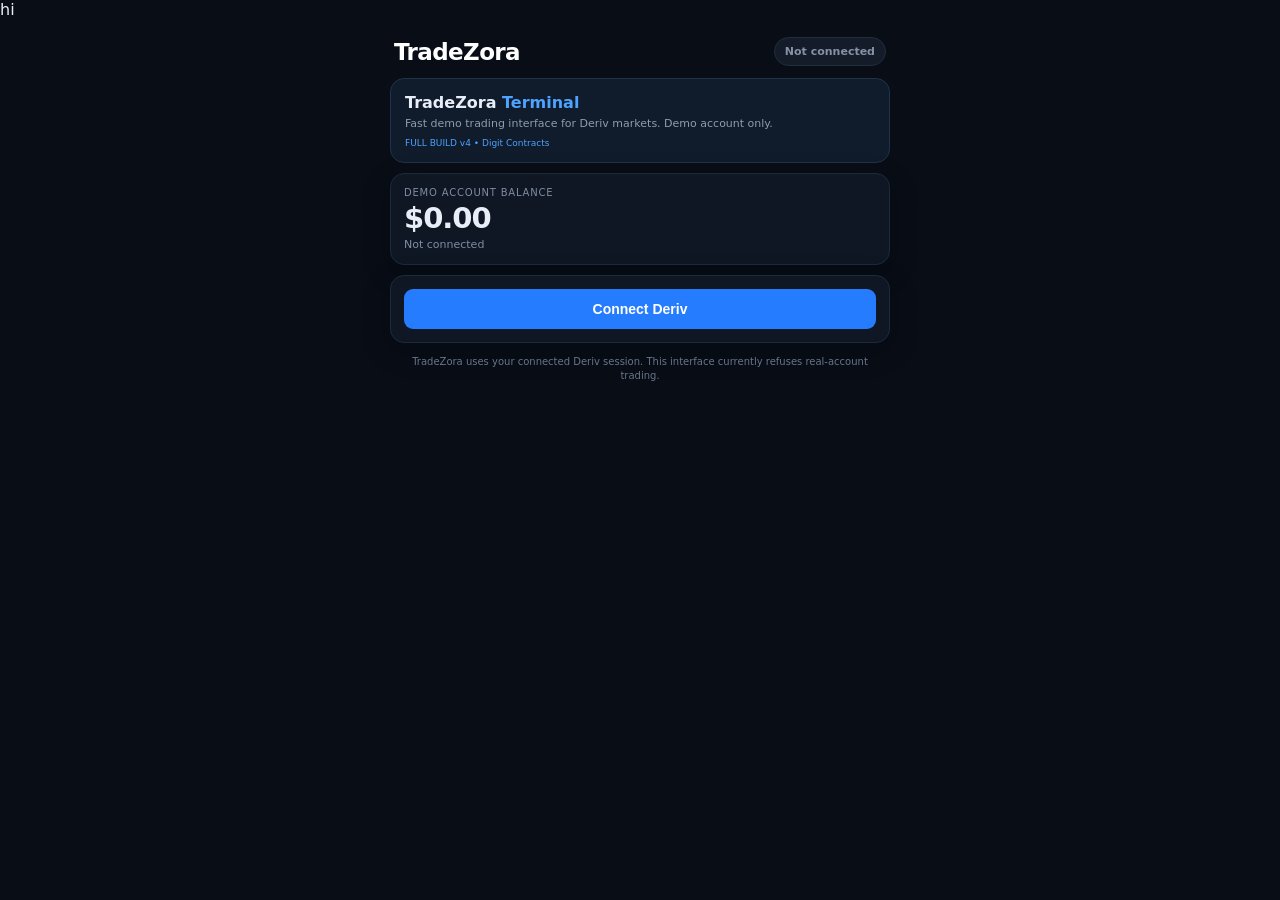
==== commit 403e5c06: "Index html" ====
--- a/index.html
+++ b/index.html
@@ -1,4 +1,4 @@
-<!DOCTYPE html>
+hi<!DOCTYPE html>
 <html lang="en">
 <head>
 <meta charset="UTF-8">
@@ -1359,3 +1359,442 @@
 
   const last =
     price
+   History[
+  priceHistory.length - 1
+];
+
+const pct =
+  base
+    ? ((last - base) / base) * 100
+    : 0;
+
+$("chartDelta").textContent =
+  (pct >= 0 ? "+" : "") +
+  pct.toFixed(3) +
+  "%";
+
+drawChart();
+
+if($("livePrice")){
+  $("livePrice").textContent =
+    Number(price).toFixed(3);
+}
+
+if($("chartPrice")){
+  $("chartPrice").textContent =
+    Number(price).toFixed(3);
+}
+
+}catch(e){
+  console.error("Price refresh error:",e);
+}
+}
+
+async function previewTrade(){
+  if(!sessionId){
+    msg("Connect Deriv first.","error");
+    return;
+  }
+
+  const symbol=$("symbol").value;
+  const amount=Number($("amount").value);
+  const duration=Number($("duration").value);
+  const durationUnit=$("durationUnit").value;
+  const contractType=direction;
+
+  if(!symbol){
+    msg("Select a market.","error");
+    return;
+  }
+
+  if(!amount || amount<=0){
+    msg("Enter a valid stake amount.","error");
+    return;
+  }
+
+  if(!duration || duration<=0){
+    msg("Enter a valid duration.","error");
+    return;
+  }
+
+  const body={
+    underlying_symbol:symbol,
+    contract_type:contractType,
+    amount:amount,
+    duration:duration,
+    duration_unit:durationUnit
+  };
+
+  if(
+    contractType==="DIGITOVER" ||
+    contractType==="DIGITUNDER" ||
+    contractType==="DIGITMATCH" ||
+    contractType==="DIGITDIFF"
+  ){
+    body.barrier=Number($("barrier").value);
+  }
+
+  try{
+    $("tradeBtn").disabled=true;
+    $("tradeBtn").textContent="Loading...";
+
+    const data=await api("/api/trading/proposal",{
+      method:"POST",
+      body
+    });
+
+    if(!data.success || !data.proposal){
+      throw new Error(
+        data.error || "Could not get trade proposal."
+      );
+    }
+
+    const p=data.proposal;
+
+    $("proposalBox").classList.remove("hidden");
+
+    $("proposalContract").textContent=
+      contractNames[contractType] || contractType;
+
+    $("proposalStake").textContent=
+      Number(p.ask_price || amount).toFixed(2);
+
+    $("proposalPayout").textContent=
+      Number(p.payout || 0).toFixed(2);
+
+    $("proposalProfit").textContent=
+      Number(
+        (p.payout || 0) - (p.ask_price || amount)
+      ).toFixed(2);
+
+    $("proposalId").value=p.id || "";
+
+    $("proposalText").textContent =
+      contractNames[contractType] || contractType;
+
+    if(
+      contractType==="DIGITOVER" ||
+      contractType==="DIGITUNDER" ||
+      contractType==="DIGITMATCH" ||
+      contractType==="DIGITDIFF"
+    ){
+      $("proposalBarrier").textContent=
+        "Barrier: " + $("barrier").value;
+    }else{
+      $("proposalBarrier").textContent="";
+    }
+
+    msg("Demo trade proposal ready.","success");
+
+  }catch(e){
+    console.error("Proposal error:",e);
+    msg(
+      e.message || "Could not get trade proposal.",
+      "error"
+    );
+  }finally{
+    $("tradeBtn").disabled=false;
+    $("tradeBtn").textContent="Preview Demo Trade";
+  }
+}
+
+async function buyTrade(){
+  if(!sessionId){
+    msg("Connect Deriv first.","error");
+    return;
+  }
+
+  const proposalId=$("proposalId").value;
+
+  if(!proposalId){
+    msg("Preview a trade first.","error");
+    return;
+  }
+
+  try{
+    $("buyBtn").disabled=true;
+    $("buyBtn").textContent="Buying...";
+
+    const data=await api("/api/trading/buy",{
+      method:"POST",
+      body:{
+        proposal_id:proposalId
+      }
+    });
+
+    if(!data.success){
+      throw new Error(
+        data.error || "Demo trade could not be opened."
+      );
+    }
+
+    $("proposalBox").classList.add("hidden");
+
+    msg("Demo trade opened successfully.","success");
+
+    await loadAccount();
+    await watchOpenTrade(data.contract_id);
+
+  }catch(e){
+    console.error("Buy error:",e);
+    msg(
+      e.message || "Demo trade could not be opened.",
+      "error"
+    );
+  }finally{
+    $("buyBtn").disabled=false;
+    $("buyBtn").textContent="Buy Demo Trade";
+  }
+}
+
+async function watchOpenTrade(contractId){
+  if(!contractId) return;
+
+  const started=Date.now();
+
+  while(Date.now()-started<180000){
+
+    try{
+      const data=await api(
+        "/api/trading/open-contract?contract_id="+
+        encodeURIComponent(contractId)
+      );
+
+      if(data.success && data.contract){
+
+        const c=data.contract;
+
+        if(
+          c.is_sold ||
+          c.status==="won" ||
+          c.status==="lost"
+        ){
+
+          const result=
+            c.status==="won" || Number(c.profit)>0
+              ? "WIN"
+              : "LOSS";
+
+          const profit=Number(c.profit || 0);
+
+          msg(
+            result +
+            " " +
+            (profit>=0?"+":"") +
+            profit.toFixed(2),
+            result==="WIN" ? "success" : "error"
+          );
+
+          await loadAccount();
+          await loadHistory();
+
+          return;
+        }
+      }
+
+    }catch(e){
+      console.error("Open contract error:",e);
+    }
+
+    await new Promise(
+      resolve=>setTimeout(resolve,2000)
+    );
+  }
+}
+
+async function loadHistory(){
+  if(!sessionId) return;
+
+  try{
+    const data=await api("/api/trading/history");
+
+    const history=
+      Array.isArray(data.history)
+        ? data.history
+        : [];
+
+    const box=$("historyList");
+
+    if(!box) return;
+
+    if(history.length===0){
+      box.innerHTML=
+        '<div class="muted">No demo trades yet.</div>';
+      return;
+    }
+
+    box.innerHTML=history.map(item=>{
+
+      const profit=Number(item.profit || 0);
+
+      const result=
+        profit>=0 ? "WIN" : "LOSS";
+
+      return `
+        <div class="history-row">
+          <div>
+            <strong>${result}</strong>
+            <div class="muted">
+              ${item.contract_type || ""}
+            </div>
+          </div>
+
+          <div class="${profit>=0?"profit":"loss"}">
+            ${profit>=0?"+":""}${profit.toFixed(2)}
+          </div>
+        </div>
+      `;
+
+    }).join("");
+
+  }catch(e){
+    console.error("History error:",e);
+  }
+}
+
+async function disconnectDeriv(){
+
+  try{
+    await api("/api/trading/disconnect",{
+      method:"POST"
+    });
+  }catch(e){
+    console.error("Disconnect error:",e);
+  }
+
+  localStorage.removeItem(STORAGE_SESSION);
+
+  sessionId=null;
+
+  setUI(false);
+
+  msg(
+    "TradeZora disconnected from Deriv.",
+    "success"
+  );
+}
+
+async function initialize(){
+
+  try{
+
+    const saved=
+      localStorage.getItem(STORAGE_SESSION);
+
+    if(saved){
+      sessionId=saved;
+
+      setUI(true);
+
+      await loadAccount();
+      await loadMarkets();
+      await loadHistory();
+
+      startRefreshTimers();
+
+      return;
+    }
+
+    setUI(false);
+
+  }catch(e){
+
+    console.error(
+      "TradeZora initialization error:",
+      e
+    );
+
+    localStorage.removeItem(STORAGE_SESSION);
+
+    sessionId=null;
+
+    setUI(false);
+
+    msg(
+      e && e.message
+        ? e.message
+        : "Session expired. Please connect Deriv again.",
+      "error"
+    );
+  }
+}
+
+function startRefreshTimers(){
+
+  clearInterval(priceTimer);
+  clearInterval(accountTimer);
+  clearInterval(historyTimer);
+
+  priceTimer=
+    setInterval(refreshPrice,3000);
+
+  accountTimer=
+    setInterval(loadAccount,5000);
+
+  historyTimer=
+    setInterval(loadHistory,5000);
+}
+
+$("connectBtn").addEventListener(
+  "click",
+  connectDeriv
+);
+
+$("disconnectBtn").addEventListener(
+  "click",
+  disconnectDeriv
+);
+
+$("symbol").addEventListener(
+  "change",
+  marketChanged
+);
+
+$("overBtn").addEventListener(
+  "click",
+  ()=>setDirection("DIGITOVER")
+);
+
+$("underBtn").addEventListener(
+  "click",
+  ()=>setDirection("DIGITUNDER")
+);
+
+$("evenBtn").addEventListener(
+  "click",
+  ()=>setDirection("DIGITEVEN")
+);
+
+$("oddBtn").addEventListener(
+  "click",
+  ()=>setDirection("DIGITODD")
+);
+
+$("matchBtn").addEventListener(
+  "click",
+  ()=>setDirection("DIGITMATCH")
+);
+
+$("diffBtn").addEventListener(
+  "click",
+  ()=>setDirection("DIGITDIFF")
+);
+
+$("tradeBtn").addEventListener(
+  "click",
+  previewTrade
+);
+
+$("buyBtn").addEventListener(
+  "click",
+  buyTrade
+);
+
+setDirection("DIGITOVER");
+
+initialize();
+
+</script>
+
+</body>
+</html>
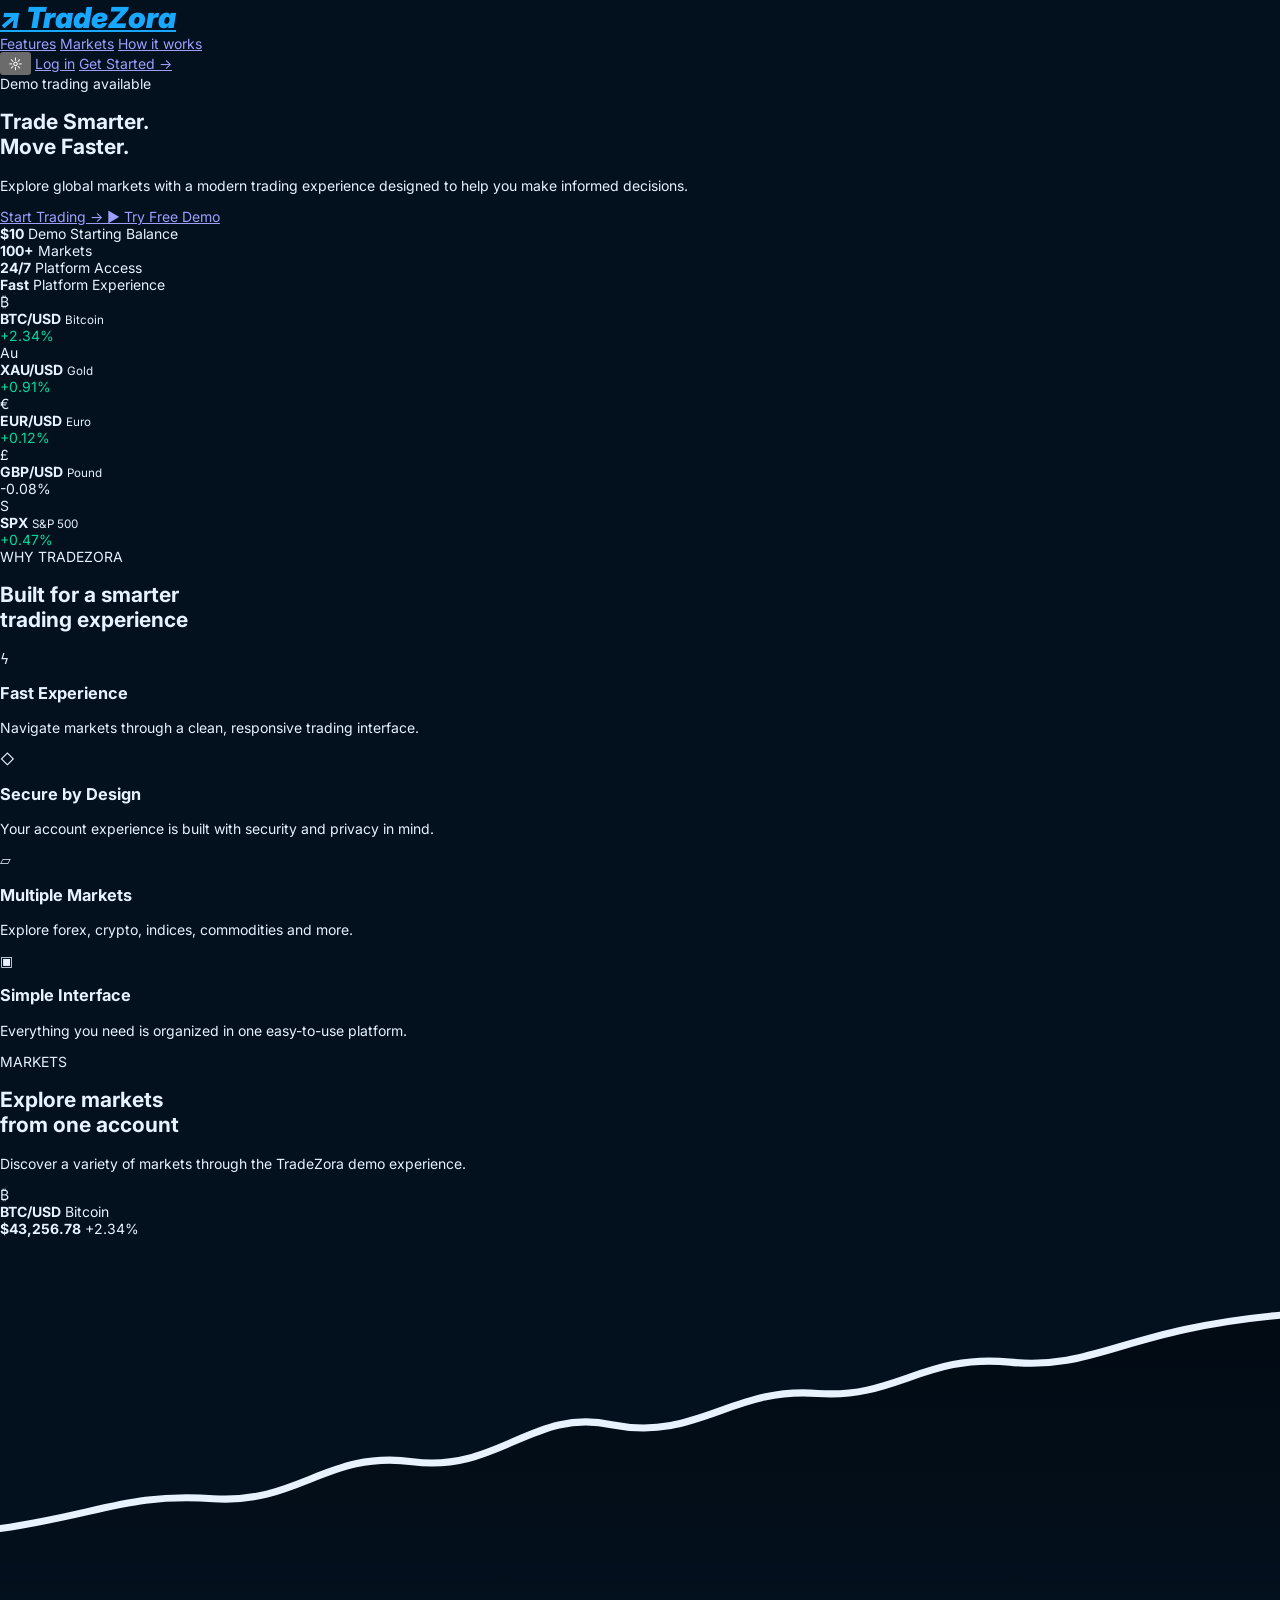
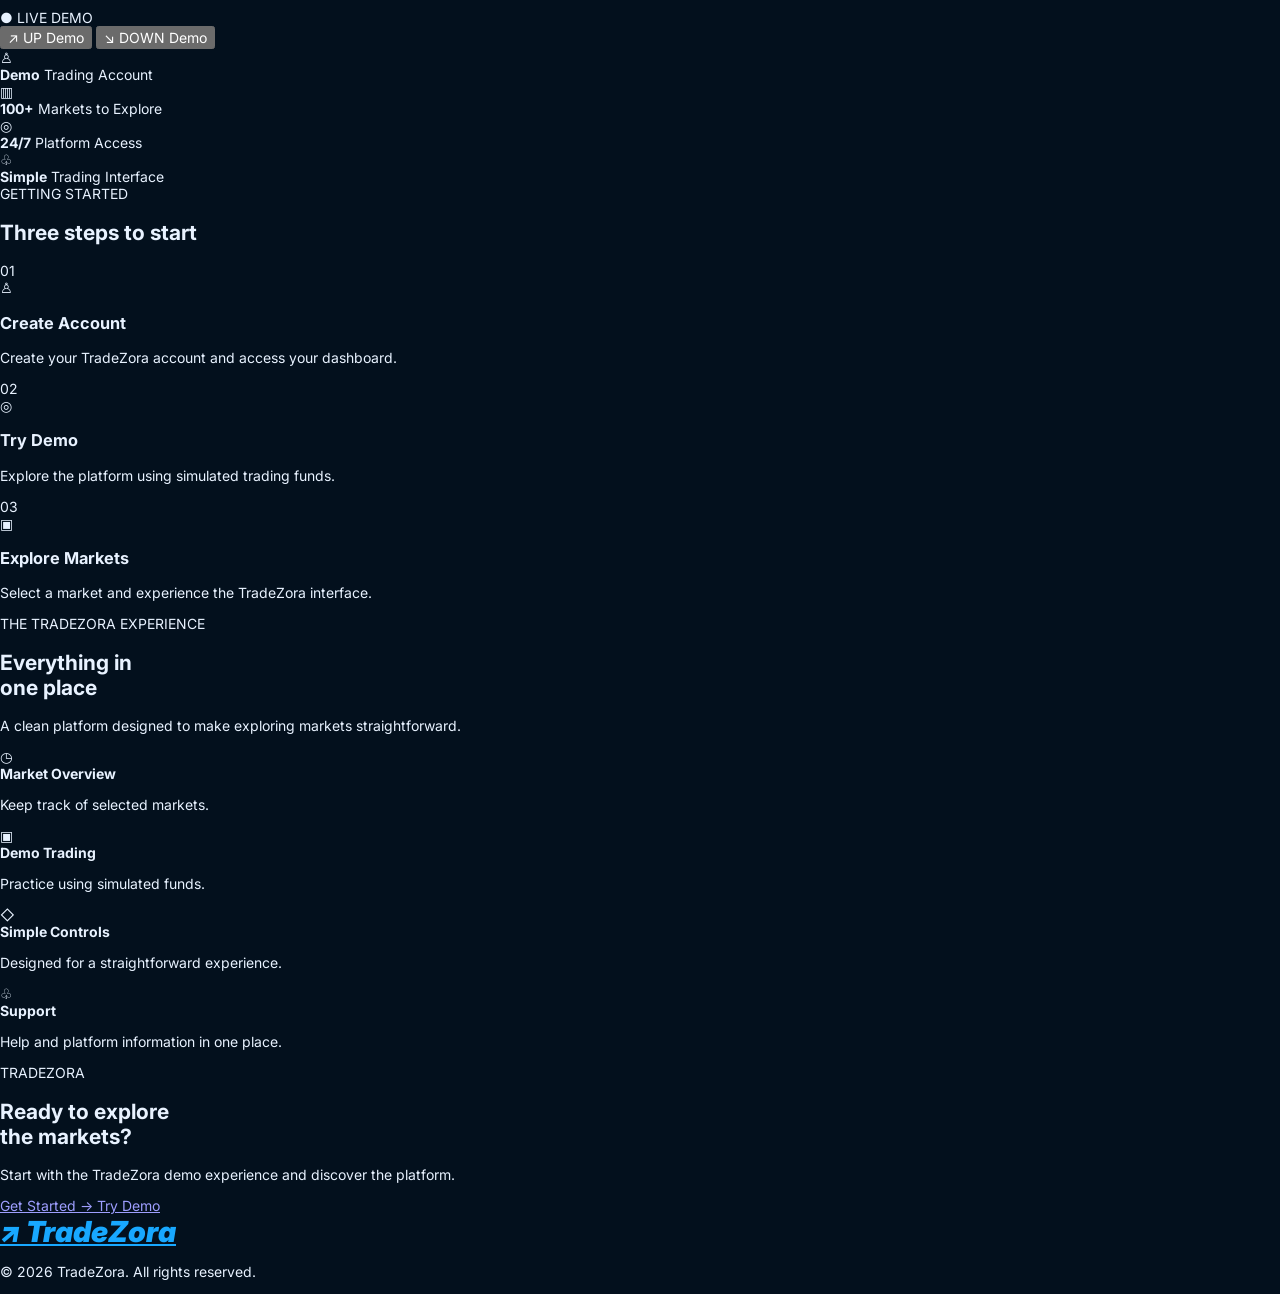
==== commit 9ab8e06d: "index  html" ====
--- a/index.html
+++ b/index.html
@@ -1,1800 +1,645 @@
-hi<!DOCTYPE html>
+<!DOCTYPE html>
 <html lang="en">
 <head>
-<meta charset="UTF-8">
-<meta name="viewport" content="width=device-width,initial-scale=1.0">
-<title>TradeZora Terminal</title>
-
-<style>
-*{box-sizing:border-box}
-
-html,body{
-  margin:0;
-  min-height:100%;
-  font-family:Inter,system-ui,-apple-system,BlinkMacSystemFont,"Segoe UI",sans-serif;
-  background:#080d16;
-  color:#e8eef8
-}
-
-body{padding-bottom:24px}
-
-.wrap{
-  max-width:520px;
-  margin:auto;
-  padding:10px 10px 24px
-}
-
-.top{
-  display:flex;
-  align-items:center;
-  justify-content:space-between;
-  padding:8px 4px 12px;
-  position:sticky;
-  top:0;
-  background:#080d16;
-  z-index:5
-}
-
-.brand{
-  font-size:23px;
-  font-weight:900;
-  letter-spacing:-.6px;
-  color:#fff
-}
-
-.status{
-  font-size:11px;
-  font-weight:700;
-  padding:7px 10px;
-  border-radius:999px;
-  background:#141c29;
-  color:#8491a6;
-  border:1px solid #222d3d
-}
-
-.connected{
-  background:#0c281c;
-  color:#54d18a;
-  border-color:#1d5637
-}
-
-.card{
-  background:#0f1724;
-  border:1px solid #1d2a3c;
-  border-radius:14px;
-  padding:13px;
-  margin-bottom:10px;
-  box-shadow:0 8px 30px rgba(0,0,0,.18)
-}
-
-.hero{
-  background:#101b2b;
-  border:1px solid #21334b;
-  border-radius:14px;
-  padding:14px;
-  margin-bottom:10px
-}
-
-.hero h1{
-  font-size:16px;
-  margin:0 0 4px
-}
-
-.hero p{
-  font-size:11px;
-  color:#8f9caf;
-  margin:0;
-  line-height:1.4
-}
-
-.balance-label{
-  font-size:10px;
-  text-transform:uppercase;
-  letter-spacing:.8px;
-  color:#7f8ca0
-}
-
-.balance{
-  font-size:29px;
-  font-weight:850;
-  letter-spacing:-1px;
-  margin:3px 0
-}
-
-.muted{
-  color:#7f8ca0;
-  font-size:11px
-}
-
-.grid{
-  display:grid;
-  grid-template-columns:1fr 1fr;
-  gap:8px
-}
-
-.metric{
-  background:#0b121d;
-  border:1px solid #1b2636;
-  border-radius:10px;
-  padding:10px
-}
-
-.metric .label{
-  font-size:10px;
-  color:#718096;
-  margin-bottom:4px
-}
-
-.metric .value{
-  font-size:14px;
-  font-weight:750
-}
-
-.row{
-  display:grid;
-  grid-template-columns:1fr 1fr;
-  gap:8px
-}
-
-.field{
-  margin-bottom:9px
-}
-
-.field label{
-  display:block;
-  font-size:10px;
-  text-transform:uppercase;
-  letter-spacing:.5px;
-  color:#8794a8;
-  font-weight:750;
-  margin-bottom:5px
-}
-
-.field input,
-.field select{
-  width:100%;
-  padding:11px 10px;
-  border:1px solid #28364a;
-  border-radius:9px;
-  background:#0b121d;
-  color:#edf3fb;
-  font-size:14px;
-  outline:none
-}
-
-.price{
-  font-size:28px;
-  font-weight:850;
-  letter-spacing:-1px;
-  margin:4px 0 9px;
-  color:#fff
-}
-
-.btn{
-  width:100%;
-  border:0;
-  border-radius:9px;
-  padding:12px 14px;
-  font-size:14px;
-  font-weight:800;
-  cursor:pointer
-}
-
-.primary{
-  background:#267cff;
-  color:#fff
-}
-
-.rise{
-  background:#0fa968;
-  color:#fff
-}
-
-.fall{
-  background:#e14c5b;
-  color:#fff
-}
-
-.secondary{
-  background:#182232;
-  color:#b8c4d4;
-  margin-top:8px;
-  border:1px solid #26354a
-}
-
-.btn:disabled{
-  opacity:.5;
-  cursor:wait
-}
-
-.notice{
-  padding:9px 10px;
-  border-radius:9px;
-  background:#211d0e;
-  color:#d9c16a;
-  font-size:11px;
-  line-height:1.4
-}
-
-.error{
-  background:#2a1116;
-  color:#ff8995
-}
-
-.success{
-  background:#0c2419;
-  color:#6ee09b
-}
-
-.hidden{
-  display:none
-}
-
-.small{
-  font-size:10px;
-  color:#68758a;
-  line-height:1.4;
-  text-align:center;
-  margin:12px 4px
-}
-
-.trade-title{
-  display:flex;
-  justify-content:space-between;
-  align-items:center;
-  gap:10px
-}
-
-.trade-title h2,
-.trade-title h3{
-  font-size:15px!important
-}
-
-.badge{
-  font-size:9px;
-  padding:5px 7px;
-  border-radius:999px;
-  background:#182437;
-  color:#80b7ff;
-  border:1px solid #294362
-}
-
-.contract{
-  background:#0b121d;
-  border:1px solid #1b2636;
-  border-radius:10px;
-  padding:10px;
-  margin-bottom:9px
-}
-
-.contract strong{
-  font-size:12px
-}
-
-.contract p{
-  margin:4px 0 0;
-  font-size:10px;
-  color:#718096;
-  line-height:1.4
-}
-
-.direction{
-  display:grid;
-  grid-template-columns:1fr 1fr;
-  gap:7px
-}
-
-.direction .btn{
-  min-height:46px
-}
-
-.proposal{
-  background:#0b121d;
-  border:1px solid #25364d;
-  border-radius:10px;
-  padding:10px;
-  margin:9px 0;
-  font-size:11px;
-  line-height:1.7
-}
-
-.resultCard{
-  display:flex;
-  justify-content:space-between;
-  align-items:center;
-  gap:10px;
-  background:#0b121d;
-  border:1px solid #1b2636;
-  border-radius:10px;
-  padding:10px;
-  margin-top:9px
-}
-
-.resultWin{
-  background:#0c2419;
-  border-color:#1d5b3a
-}
-
-.resultLoss{
-  background:#2a1116;
-  border-color:#6d2832
-}
-
-.resultBadge{
-  font-weight:850;
-  font-size:10px;
-  padding:5px 7px;
-  border-radius:999px;
-  background:#202a39
-}
-
-.resultWin .resultBadge{
-  background:#153b27;
-  color:#6ee09b
-}
-
-.resultLoss .resultBadge{
-  background:#4a1d24;
-  color:#ff8995
-}
-
-.profit{
-  font-size:18px;
-  font-weight:850
-}
-
-.historyItem{
-  background:#0b121d;
-  border:1px solid #1b2636;
-  border-radius:10px;
-  padding:10px;
-  margin-top:7px
-}
-
-.historyTop{
-  display:flex;
-  justify-content:space-between;
-  align-items:center;
-  gap:8px
-}
-
-.historyMeta{
-  font-size:10px;
-  color:#718096;
-  margin-top:4px;
-  line-height:1.45
-}
-
-.historyProfit{
-  font-weight:850
-}
-
-.historyWin{
-  color:#6ee09b
-}
-
-.historyLoss{
-  color:#ff8995
-}
-
-.chartWrap{
-  background:#0b121d;
-  border:1px solid #1b2a3e;
-  border-radius:10px;
-  padding:8px;
-  margin:8px 0 10px
-}
-
-.chartHead{
-  display:flex;
-  justify-content:space-between;
-  align-items:center;
-  margin-bottom:6px
-}
-
-.chartHead span{
-  font-size:9px;
-  color:#7f8ca0;
-  text-transform:uppercase;
-  letter-spacing:.6px
-}
-
-.chartHead b{
-  font-size:11px;
-  color:#b9c6d8
-}
-
-.chartCanvas{
-  display:block;
-  width:100%;
-  height:150px;
-  border-radius:8px;
-  background:#09101a
-}
-
-.sectionHead{
-  display:flex;
-  justify-content:space-between;
-  align-items:center;
-  margin-bottom:9px
-}
-
-.sectionHead h3{
-  margin:0;
-  font-size:14px
-}
-
-.marketStrip{
-  display:flex;
-  gap:6px;
-  overflow:auto;
-  padding-bottom:5px;
-  margin-bottom:8px
-}
-
-.marketStrip span{
-  white-space:nowrap;
-  font-size:9px;
-  padding:5px 8px;
-  background:#141f2e;
-  border:1px solid #24334a;
-  border-radius:999px;
-  color:#91a0b5
-}
-
-@media(max-width:480px){
-  .wrap{
-    padding:7px 8px 20px
-  }
-
-  .row{
-    grid-template-columns:1fr 1fr
-  }
-
-  .balance{
-    font-size:27px
-  }
-}
-</style>
+  <meta charset="UTF-8">
+  <meta name="viewport" content="width=device-width, initial-scale=1.0">
+
+  <title>TradeZora — Trade Smarter</title>
+  <meta
+    name="description"
+    content="TradeZora — a modern trading platform built for a smarter trading experience."
+  >
+
+  <link rel="preconnect" href="https://fonts.googleapis.com">
+  <link rel="preconnect" href="https://fonts.gstatic.com" crossorigin>
+
+  <link
+    href="https://fonts.googleapis.com/css2?family=Inter:wght@400;500;600;700;800&display=swap"
+    rel="stylesheet"
+  >
+
+  <link rel="stylesheet" href="styles.css">
 </head>
 
 <body>
 
-<main class="wrap">
-
-<div class="top">
-  <div class="brand">TradeZora</div>
-  <div id="status" class="status">Not connected</div>
-</div>
-
-<section class="hero">
-  <h1>TradeZora <span style="color:#4da3ff">Terminal</span></h1>
-  <p>Fast demo trading interface for Deriv markets. Demo account only.</p>
-  <div style="margin-top:7px;font-size:9px;color:#4da3ff">
-    FULL BUILD v4 • Digit Contracts
-  </div>
-</section>
-
-<section class="card">
-  <div class="balance-label">Demo Account Balance</div>
-  <div id="balance" class="balance">$0.00</div>
-  <div id="accountType" class="muted">Not connected</div>
-</section>
-
-<section class="card">
-  <button id="connectBtn" class="btn primary" type="button">
-    Connect Deriv
-  </button>
-
-  <button id="disconnectBtn" class="btn secondary hidden" type="button">
-    Disconnect Deriv
-  </button>
-
-  <div id="message" class="notice hidden" style="margin-top:11px"></div>
-</section>
-
-<section id="accountCard" class="card hidden">
-  <div class="grid">
-    <div class="metric">
-      <div class="label">Total Equity</div>
-      <div id="equity" class="value">$0.00</div>
+  <!-- ================= HEADER ================= -->
+
+  <header class="navbar">
+    <div class="nav-container">
+
+      <a href="#" class="logo">
+        <span class="logo-icon">↗</span>
+        <span>Trade<span class="logo-green">Zora</span></span>
+      </a>
+
+      <nav class="desktop-nav">
+        <a href="#features">Features</a>
+        <a href="#markets">Markets</a>
+        <a href="#how-it-works">How it works</a>
+      </nav>
+
+      <div class="nav-actions">
+        <button class="theme-btn" aria-label="Toggle theme">
+          ☼
+        </button>
+
+        <a href="#" class="login-btn">Log in</a>
+
+        <a href="#" class="get-started-btn">
+          Get Started
+          <span>→</span>
+        </a>
+      </div>
+
     </div>
-
-    <div class="metric">
-      <div class="label">Account ID</div>
-      <div id="accountId" class="value">—</div>
+  </header>
+
+
+  <!-- ================= HERO ================= -->
+
+  <main>
+
+    <section class="hero">
+
+      <div class="hero-glow glow-one"></div>
+      <div class="hero-glow glow-two"></div>
+
+      <div class="hero-content">
+
+        <div class="live-badge">
+          <span class="live-dot"></span>
+          Demo trading available
+        </div>
+
+        <h1>
+          Trade Smarter.<br>
+          <span>Move Faster.</span>
+        </h1>
+
+        <p class="hero-text">
+          Explore global markets with a modern trading experience
+          designed to help you make informed decisions.
+        </p>
+
+        <div class="hero-buttons">
+
+          <a href="#" class="primary-btn">
+            Start Trading
+            <span>→</span>
+          </a>
+
+          <a href="#" class="secondary-btn">
+            <span class="play-icon">▶</span>
+            Try Free Demo
+          </a>
+
+        </div>
+
+        <div class="hero-stats">
+
+          <div class="hero-stat">
+            <strong>$10</strong>
+            <span>Demo Starting Balance</span>
+          </div>
+
+          <div class="hero-stat">
+            <strong>100+</strong>
+            <span>Markets</span>
+          </div>
+
+          <div class="hero-stat">
+            <strong>24/7</strong>
+            <span>Platform Access</span>
+          </div>
+
+          <div class="hero-stat">
+            <strong>Fast</strong>
+            <span>Platform Experience</span>
+          </div>
+
+        </div>
+
+      </div>
+    </section>
+
+
+    <!-- ================= MARKET TICKER ================= -->
+
+    <section class="ticker-section">
+
+      <div class="ticker">
+
+        <div class="ticker-item">
+          <span class="coin orange">₿</span>
+          <div>
+            <strong>BTC/USD</strong>
+            <small>Bitcoin</small>
+          </div>
+          <span class="positive">+2.34%</span>
+        </div>
+
+        <div class="ticker-item">
+          <span class="coin gold">Au</span>
+          <div>
+            <strong>XAU/USD</strong>
+            <small>Gold</small>
+          </div>
+          <span class="positive">+0.91%</span>
+        </div>
+
+        <div class="ticker-item">
+          <span class="coin blue">€</span>
+          <div>
+            <strong>EUR/USD</strong>
+            <small>Euro</small>
+          </div>
+          <span class="positive">+0.12%</span>
+        </div>
+
+        <div class="ticker-item">
+          <span class="coin green">£</span>
+          <div>
+            <strong>GBP/USD</strong>
+            <small>Pound</small>
+          </div>
+          <span class="negative">-0.08%</span>
+        </div>
+
+        <div class="ticker-item">
+          <span class="coin purple">S</span>
+          <div>
+            <strong>SPX</strong>
+            <small>S&P 500</small>
+          </div>
+          <span class="positive">+0.47%</span>
+        </div>
+
+      </div>
+
+    </section>
+
+
+    <!-- ================= FEATURES ================= -->
+
+    <section class="section" id="features">
+
+      <div class="section-heading">
+
+        <div class="section-label">
+          WHY TRADEZORA
+        </div>
+
+        <h2>
+          Built for a smarter<br>
+          trading experience
+        </h2>
+
+      </div>
+
+
+      <div class="feature-grid">
+
+        <article class="feature-card">
+
+          <div class="feature-icon orange-icon">ϟ</div>
+
+          <h3>Fast Experience</h3>
+
+          <p>
+            Navigate markets through a clean,
+            responsive trading interface.
+          </p>
+
+        </article>
+
+
+        <article class="feature-card">
+
+          <div class="feature-icon green-icon">◇</div>
+
+          <h3>Secure by Design</h3>
+
+          <p>
+            Your account experience is built with
+            security and privacy in mind.
+          </p>
+
+        </article>
+
+
+        <article class="feature-card">
+
+          <div class="feature-icon purple-icon">▱</div>
+
+          <h3>Multiple Markets</h3>
+
+          <p>
+            Explore forex, crypto, indices,
+            commodities and more.
+          </p>
+
+        </article>
+
+
+        <article class="feature-card">
+
+          <div class="feature-icon pink-icon">▣</div>
+
+          <h3>Simple Interface</h3>
+
+          <p>
+            Everything you need is organized
+            in one easy-to-use platform.
+          </p>
+
+        </article>
+
+      </div>
+
+    </section>
+
+
+    <!-- ================= TRADING PREVIEW ================= -->
+
+    <section class="section trading-section" id="markets">
+
+      <div class="section-heading">
+
+        <div class="section-label">
+          MARKETS
+        </div>
+
+        <h2>
+          Explore markets<br>
+          from one account
+        </h2>
+
+        <p>
+          Discover a variety of markets through
+          the TradeZora demo experience.
+        </p>
+
+      </div>
+
+
+      <div class="trading-card">
+
+        <div class="trading-header">
+
+          <div class="asset-info">
+
+            <div class="asset-icon btc">
+              ₿
+            </div>
+
+            <div>
+              <strong>BTC/USD</strong>
+              <span>Bitcoin</span>
+            </div>
+
+          </div>
+
+          <div class="price-info">
+            <strong>$43,256.78</strong>
+            <span>+2.34%</span>
+          </div>
+
+        </div>
+
+
+        <div class="chart">
+
+          <div class="chart-grid"></div>
+
+          <svg
+            viewBox="0 0 900 260"
+            preserveAspectRatio="none"
+            class="chart-line"
+          >
+            <defs>
+              <linearGradient
+                id="chartFill"
+                x1="0"
+                x2="0"
+                y1="0"
+                y2="1"
+              >
+                <stop offset="0%" stop-opacity=".35"/>
+                <stop offset="100%" stop-opacity="0"/>
+              </linearGradient>
+            </defs>
+
+            <path
+              d="M0 205
+                 C70 195 90 180 150 184
+                 C210 188 230 150 290 158
+                 C350 166 375 120 430 132
+                 C490 144 515 105 575 110
+                 C630 114 650 82 710 88
+                 C770 94 790 65 900 55
+                 L900 260
+                 L0 260 Z"
+              fill="url(#chartFill)"
+            />
+
+            <path
+              d="M0 205
+                 C70 195 90 180 150 184
+                 C210 188 230 150 290 158
+                 C350 166 375 120 430 132
+                 C490 144 515 105 575 110
+                 C630 114 650 82 710 88
+                 C770 94 790 65 900 55"
+              fill="none"
+              stroke="currentColor"
+              stroke-width="5"
+              stroke-linecap="round"
+            />
+
+          </svg>
+
+          <div class="live-chart-badge">
+            ● LIVE DEMO
+          </div>
+
+        </div>
+
+
+        <div class="trade-buttons">
+
+          <button class="up-button">
+            ↗ UP
+            <span>Demo</span>
+          </button>
+
+          <button class="down-button">
+            ↘ DOWN
+            <span>Demo</span>
+          </button>
+
+        </div>
+
+      </div>
+
+    </section>
+
+
+    <!-- ================= STATS ================= -->
+
+    <section class="stats-section">
+
+      <div class="stat-box">
+
+        <div class="stat-icon">♙</div>
+
+        <strong>Demo</strong>
+        <span>Trading Account</span>
+
+      </div>
+
+
+      <div class="stat-box">
+
+        <div class="stat-icon">▥</div>
+
+        <strong>100+</strong>
+        <span>Markets to Explore</span>
+
+      </div>
+
+
+      <div class="stat-box">
+
+        <div class="stat-icon">◎</div>
+
+        <strong>24/7</strong>
+        <span>Platform Access</span>
+
+      </div>
+
+
+      <div class="stat-box">
+
+        <div class="stat-icon">♧</div>
+
+        <strong>Simple</strong>
+        <span>Trading Interface</span>
+
+      </div>
+
+    </section>
+
+
+    <!-- ================= HOW IT WORKS ================= -->
+
+    <section class="section steps-section" id="how-it-works">
+
+      <div class="section-heading centered">
+
+        <div class="section-label">
+          GETTING STARTED
+        </div>
+
+        <h2>
+          Three steps to start
+        </h2>
+
+      </div>
+
+
+      <div class="steps-grid">
+
+        <article class="step-card">
+
+          <span class="step-number">01</span>
+
+          <div class="step-icon">
+            ♙
+          </div>
+
+          <h3>Create Account</h3>
+
+          <p>
+            Create your TradeZora account
+            and access your dashboard.
+          </p>
+
+        </article>
+
+
+        <article class="step-card">
+
+          <span class="step-number">02</span>
+
+          <div class="step-icon">
+            ◎
+          </div>
+
+          <h3>Try Demo</h3>
+
+          <p>
+            Explore the platform using
+            simulated trading funds.
+          </p>
+
+        </article>
+
+
+        <article class="step-card">
+
+          <span class="step-number">03</span>
+
+          <div class="step-icon">
+            ▣
+          </div>
+
+          <h3>Explore Markets</h3>
+
+          <p>
+            Select a market and experience
+            the TradeZora interface.
+          </p>
+
+        </article>
+
+      </div>
+
+    </section>
+
+
+    <!-- ================= MARKET FEATURES ================= -->
+
+    <section class="section market-features">
+
+      <div class="section-heading">
+
+        <div class="section-label">
+          THE TRADEZORA EXPERIENCE
+        </div>
+
+        <h2>
+          Everything in<br>
+          one place
+        </h2>
+
+        <p>
+          A clean platform designed to make
+          exploring markets straightforward.
+        </p>
+
+      </div>
+
+
+      <div class="market-feature-list">
+
+        <div class="market-feature">
+          <span class="list-icon">◷</span>
+
+          <div>
+            <strong>Market Overview</strong>
+            <p>Keep track of selected markets.</p>
+          </div>
+        </div>
+
+
+        <div class="market-feature">
+          <span class="list-icon">▣</span>
+
+          <div>
+            <strong>Demo Trading</strong>
+            <p>Practice using simulated funds.</p>
+          </div>
+        </div>
+
+
+        <div class="market-feature">
+          <span class="list-icon">◇</span>
+
+          <div>
+            <strong>Simple Controls</strong>
+            <p>Designed for a straightforward experience.</p>
+          </div>
+        </div>
+
+
+        <div class="market-feature">
+          <span class="list-icon">♧</span>
+
+          <div>
+            <strong>Support</strong>
+            <p>Help and platform information in one place.</p>
+          </div>
+        </div>
+
+      </div>
+
+    </section>
+
+
+    <!-- ================= CTA ================= -->
+
+    <section class="cta-section">
+
+      <div class="cta-glow"></div>
+
+      <div class="cta-content">
+
+        <div class="section-label">
+          TRADEZORA
+        </div>
+
+        <h2>
+          Ready to explore<br>
+          the markets?
+        </h2>
+
+        <p>
+          Start with the TradeZora demo experience
+          and discover the platform.
+        </p>
+
+        <div class="hero-buttons">
+
+          <a href="#" class="primary-btn">
+            Get Started
+            <span>→</span>
+          </a>
+
+          <a href="#" class="secondary-btn">
+            Try Demo
+          </a>
+
+        </div>
+
+      </div>
+
+    </section>
+
+  </main>
+
+
+  <!-- ================= FOOTER ================= -->
+
+  <footer class="footer">
+
+    <div class="footer-container">
+
+      <a href="#" class="logo">
+        <span class="logo-icon">↗</span>
+        <span>Trade<span class="logo-green">Zora</span></span>
+      </a>
+
+      <p>
+        © 2026 TradeZora. All rights reserved.
+      </p>
+
     </div>
-  </div>
-</section>
-
-<section id="tradeCard" class="card hidden">
-
-<div class="sectionHead">
-  <h3>Trade</h3>
-  <span class="badge">DEMO ONLY</span>
-</div>
-
-<div class="marketStrip">
-  <span>Digits</span>
-  <span>Volatility</span>
-  <span>Crash/Boom</span>
-</div>
-
-<div class="trade-title">
-  <h2 style="margin:0;font-size:20px">Demo Trade</h2>
-  <span class="badge">LIVE</span>
-</div>
-
-<p class="muted">
-  Digit contracts: Over, Under, Even, Odd, Matches and Differs.
-</p>
-
-<div class="field">
-  <label>Market</label>
-  <select id="symbol">
-    <option value="">Loading markets…</option>
-  </select>
-</div>
-
-<div class="contract">
-  <strong id="marketName">—</strong>
-  <p id="marketInfo">
-    Select a market to see its current price.
-  </p>
-</div>
-
-<div class="price" id="price">—</div>
-
-<div class="chartWrap">
-  <div class="chartHead">
-    <span>Live price chart</span>
-    <b id="chartDelta">—</b>
-  </div>
-
-  <canvas id="priceChart" class="chartCanvas" height="150"></canvas>
-</div>
-
-<div class="row">
-
-  <div class="field">
-    <label>Stake</label>
-    <input
-      id="stake"
-      type="number"
-      min="0.35"
-      step="0.01"
-      value="1"
-    >
-  </div>
-
-  <div class="field">
-    <label>Duration (seconds)</label>
-    <input
-      id="duration"
-      type="number"
-      min="1"
-      step="1"
-      value="60"
-    >
-  </div>
-
-</div>
-
-<div class="field">
-
-  <label>Contract Type</label>
-
-  <div class="direction">
-
-    <button
-      id="overBtn"
-      class="btn primary"
-      type="button"
-    >
-      Over
-    </button>
-
-    <button
-      id="underBtn"
-      class="btn fall"
-      type="button"
-    >
-      Under
-    </button>
-
-    <button
-      id="evenBtn"
-      class="btn rise"
-      type="button"
-    >
-      Even
-    </button>
-
-    <button
-      id="oddBtn"
-      class="btn fall"
-      type="button"
-    >
-      Odd
-    </button>
-
-    <button
-      id="matchBtn"
-      class="btn primary"
-      type="button"
-    >
-      Matches
-    </button>
-
-    <button
-      id="diffBtn"
-      class="btn fall"
-      type="button"
-    >
-      Differs
-    </button>
-
-  </div>
-
-</div>
-
-<div id="barrierField" class="field hidden">
-
-  <label>Barrier Digit</label>
-
-  <select id="barrier">
-
-    <option value="0">0</option>
-    <option value="1">1</option>
-    <option value="2">2</option>
-    <option value="3">3</option>
-    <option value="4">4</option>
-    <option value="5" selected>5</option>
-    <option value="6">6</option>
-    <option value="7">7</option>
-    <option value="8">8</option>
-    <option value="9">9</option>
-
-  </select>
-
-</div>
-
-<button
-  id="tradeBtn"
-  class="btn primary"
-  type="button"
->
-  Preview Demo Trade
-</button>
-
-<div id="proposalBox" class="proposal hidden"></div>
-
-<button
-  id="buyBtn"
-  class="btn rise hidden"
-  type="button"
->
-  Place Demo Trade
-</button>
-
-<div
-  id="tradeResult"
-  class="notice hidden"
-  style="margin-top:11px"
-></div>
-
-</section>
-
-<section id="openCard" class="card hidden">
-
-  <h3 style="margin-top:0">Open Trade</h3>
-
-  <div id="openStatus" class="muted">
-    Waiting…
-  </div>
-
-  <div id="tradeOutcome" class="resultCard hidden"></div>
-
-</section>
-
-<section id="historyCard" class="card hidden">
-
-  <div class="trade-title">
-
-    <h3 style="margin:0">Trade History</h3>
-
-    <span id="historyCount" class="badge">
-      0 trades
-    </span>
-
-  </div>
-
-  <div
-    id="historyList"
-    class="muted"
-    style="margin-top:10px"
-  >
-    No completed trades yet.
-  </div>
-
-</section>
-
-<div class="small">
-  TradeZora uses your connected Deriv session.
-  This interface currently refuses real-account trading.
-</div>
-
-</main>
-
-<script>
-
-const BACKEND_URL =
-  "https://tradezora-backend-use-1.onrender.com";
-
-const FRONTEND_URL =
-  "https://davieswaweru123-boop.github.io/Tradezora-/";
-
-const STORAGE_SESSION =
-  "tradezora_session_id";
-
-let sessionId = null;
-
-let direction = "DIGITOVER";
-
-let symbols = [];
-
-let proposal = null;
-
-let priceTimer = null;
-
-let accountTimer = null;
-
-let historyTimer = null;
-
-let contractTimer = null;
-
-let currentContractId = null;
-
-let priceHistory = [];
-
-const $ = id => document.getElementById(id);
-
-
-/* -------------------------
-   UI MESSAGES
-------------------------- */
-
-function msg(text,type=""){
-
-  const b = $("message");
-
-  if(!text){
-
-    b.className = "notice hidden";
-    b.textContent = "";
-
-    return;
-  }
-
-  b.className = "notice " + type;
-  b.textContent = text;
-  b.classList.remove("hidden");
-}
-
-
-function resultMsg(text,type=""){
-
-  const b = $("tradeResult");
-
-  if(!text){
-
-    b.className = "notice hidden";
-    b.textContent = "";
-
-    return;
-  }
-
-  b.className = "notice " + type;
-  b.textContent = text;
-  b.classList.remove("hidden");
-}
-
-
-/* -------------------------
-   MONEY
-------------------------- */
-
-function money(v,c="USD"){
-
-  const n = Number(v);
-
-  return Number.isFinite(n)
-    ? new Intl.NumberFormat(
-        "en-US",
-        {
-          style:"currency",
-          currency:c,
-          maximumFractionDigits:2
-        }
-      ).format(n)
-    : "—";
-}
-
-
-/* -------------------------
-   CONNECTION UI
-------------------------- */
-
-function setUI(on){
-
-  $("status").textContent =
-    on ? "✓ Deriv Connected" : "Not connected";
-
-  $("status").className =
-    "status" + (on ? " connected" : "");
-
-  $("connectBtn")
-    .classList
-    .toggle("hidden",on);
-
-  $("disconnectBtn")
-    .classList
-    .toggle("hidden",!on);
-
-  $("accountCard")
-    .classList
-    .toggle("hidden",!on);
-
-  $("tradeCard")
-    .classList
-    .toggle("hidden",!on);
-}
-
-
-/* -------------------------
-   DERIV LOGIN
-------------------------- */
-
-async function connectDeriv(){
-
-  localStorage.removeItem(STORAGE_SESSION);
-
-  window.location.href =
-    BACKEND_URL + "/auth/login";
-}
-
-
-/* -------------------------
-   DISCONNECT
-------------------------- */
-
-async function disconnectDeriv(){
-
-  clearInterval(priceTimer);
-  clearInterval(accountTimer);
-  clearInterval(historyTimer);
-  clearInterval(contractTimer);
-
-  try{
-
-    if(sessionId){
-
-      await fetch(
-        BACKEND_URL + "/api/trading/disconnect",
-        {
-          method:"POST",
-          headers:{
-            "X-TradeZora-Session":sessionId
-          }
-        }
-      );
-
-    }
-
-  }catch(e){
-
-    console.warn("Disconnect request failed:",e);
-
-  }
-
-  localStorage.removeItem(STORAGE_SESSION);
-
-  sessionId = null;
-
-  proposal = null;
-
-  currentContractId = null;
-
-  priceHistory = [];
-
-  setUI(false);
-
-  $("balance").textContent = "$0.00";
-
-  $("accountType").textContent = "Not connected";
-
-  $("equity").textContent = "$0.00";
-
-  $("accountId").textContent = "—";
-
-  $("openCard").classList.add("hidden");
-
-  $("historyCard").classList.add("hidden");
-
-  $("proposalBox").classList.add("hidden");
-
-  $("buyBtn").classList.add("hidden");
-
-  resetChart();
-
-  msg("Deriv disconnected.","success");
-}
-
-
-/* -------------------------
-   OAUTH SESSION EXCHANGE
-------------------------- */
-
-async function exchange(code){
-
-  if(!code)
-    throw new Error(
-      "No Deriv connection code was returned."
-    );
-
-  const r = await fetch(
-    BACKEND_URL + "/api/session/exchange",
-    {
-      method:"POST",
-      mode:"cors",
-      cache:"no-store",
-      headers:{
-        "Content-Type":"application/json",
-        "Accept":"application/json"
-      },
-      body:JSON.stringify({
-        connection_code:code
-      })
-    }
-  );
-
-  const raw = await r.text();
-
-  let d = {};
-
-  try{
-    d = raw ? JSON.parse(raw) : {};
-  }catch(_){}
-
-  if(!r.ok){
-
-    const detail =
-      d.error ||
-      d.message ||
-      raw ||
-      ("HTTP " + r.status);
-
-    throw new Error(
-      "Session exchange failed (" +
-      r.status +
-      "): " +
-      detail
-    );
-  }
-
-  if(!d.session_id){
-
-    throw new Error(
-      "Backend replied without a session ID."
-    );
-  }
-
-  localStorage.setItem(
-    STORAGE_SESSION,
-    d.session_id
-  );
-
-  return d.session_id;
-}
-
-
-/* -------------------------
-   API
-------------------------- */
-
-async function api(path,opts={}){
-
-  const r = await fetch(
-    BACKEND_URL + path,
-    {
-      ...opts,
-
-      headers:{
-        ...(opts.headers || {}),
-        "X-TradeZora-Session":sessionId
-      }
-    }
-  );
-
-  const d =
-    await r.json().catch(()=>({}));
-
-  if(!r.ok)
-    throw Error(
-      d.error || "Request failed."
-    );
-
-  return d;
-}
-
-
-/* -------------------------
-   ACCOUNT
-------------------------- */
-
-async function loadAccount(){
-
-  const d =
-    await api("/api/account");
-
-  $("balance").textContent =
-    money(
-      d.balance,
-      d.currency || "USD"
-    );
-
-  $("equity").textContent =
-    money(
-      d.balance,
-      d.currency || "USD"
-    );
-
-  $("accountId").textContent =
-    d.account_id || "—";
-
-  $("accountType").textContent =
-    (d.account_type || "demo").toUpperCase() +
-    " • " +
-    (d.currency || "USD");
-
-  setUI(true);
-}
-
-
-/* -------------------------
-   MARKETS
-------------------------- */
-
-async function loadMarkets(){
-
-  const r =
-    await fetch(
-      BACKEND_URL +
-      "/api/trading/symbols"
-    );
-
-  const d =
-    await r.json().catch(()=>({}));
-
-  if(!r.ok)
-    throw Error(
-      d.error ||
-      "Could not load markets."
-    );
-
-  symbols =
-    d.symbols || [];
-
-  const s =
-    $("symbol");
-
-  s.innerHTML = "";
-
-  symbols.forEach(x=>{
-
-    const o =
-      document.createElement("option");
-
-    o.value =
-      x.underlying_symbol;
-
-    o.textContent =
-      x.underlying_symbol_name ||
-      x.underlying_symbol;
-
-    s.appendChild(o);
-
-  });
-
-  if(symbols.length){
-
-    s.selectedIndex = 0;
-
-    await marketChanged();
-
-  }else{
-
-    s.innerHTML =
-      '<option value="">No supported markets found</option>';
-
-  }
-}
-
-
-function selected(){
-
-  return symbols.find(
-    x =>
-      x.underlying_symbol ===
-      $("symbol").value
-  ) || null;
-
-}
-
-
-async function marketChanged(){
-
-  const x = selected();
-
-  if(!x)return;
-
-  resetChart();
-
-  $("marketName").textContent =
-    x.underlying_symbol_name ||
-    x.underlying_symbol;
-
-  $("marketInfo").textContent =
-    (x.market || "Supported market") +
-    " • " +
-    x.underlying_symbol;
-
-  await refreshPrice();
-}
-
-
-/* -------------------------
-   LIVE PRICE
-------------------------- */
-
-async function refreshPrice(){
-
-  const s =
-    $("symbol").value;
-
-  if(!s)return;
-
-  try{
-
-    const r =
-      await fetch(
-        BACKEND_URL +
-        "/api/trading/tick?symbol=" +
-        encodeURIComponent(s)
-      );
-
-    const d =
-      await r.json().catch(()=>({}));
-
-    if(!r.ok)
-      throw Error(
-        d.error ||
-        "Price unavailable"
-      );
-
-    const q =
-      Number(d.quote);
-
-    if(Number.isFinite(q)){
-
-      $("price").textContent =
-        String(q);
-
-      if(
-        !priceHistory.length ||
-        priceHistory[
-          priceHistory.length - 1
-        ] !== q
-      ){
-
-        priceHistory.push(q);
-
-      }
-
-      if(priceHistory.length > 60)
-        priceHistory.shift();
-
-      drawChart();
-
-    }else{
-
-      $("price").textContent = "—";
-
-    }
-
-  }catch(e){
-
-    $("price").textContent = "—";
-
-  }
-}
-
-
-/* -------------------------
-   CHART
-------------------------- */
-
-function resetChart(){
-
-  priceHistory = [];
-
-  $("chartDelta").textContent = "—";
-
-  drawChart();
-}
-
-
-function drawChart(){
-
-  const c =
-    $("priceChart");
-
-  if(!c)return;
-
-  const dpr =
-    window.devicePixelRatio || 1;
-
-  const w =
-    c.clientWidth || 300;
-
-  const h =
-    c.clientHeight || 150;
-
-  c.width =
-    Math.floor(w * dpr);
-
-  c.height =
-    Math.floor(h * dpr);
-
-  const ctx =
-    c.getContext("2d");
-
-  ctx.setTransform(
-    dpr,
-    0,
-    0,
-    dpr,
-    0,
-    0
-  );
-
-  ctx.clearRect(
-    0,
-    0,
-    w,
-    h
-  );
-
-  ctx.strokeStyle =
-    "#18263a";
-
-  ctx.lineWidth = 1;
-
-  for(let i=1;i<4;i++){
-
-    const y =
-      h * i / 4;
-
-    ctx.beginPath();
-
-    ctx.moveTo(0,y);
-
-    ctx.lineTo(w,y);
-
-    ctx.stroke();
-
-  }
-
-  if(priceHistory.length < 2)
-    return;
-
-  const min =
-    Math.min(...priceHistory);
-
-  const max =
-    Math.max(...priceHistory);
-
-  const range =
-    max - min || 1;
-
-  const pad = 10;
-
-  ctx.beginPath();
-
-  priceHistory.forEach((v,i)=>{
-
-    const x =
-      pad +
-      (
-        i /
-        (priceHistory.length - 1)
-      ) *
-      (w - pad * 2);
-
-    const y =
-      h -
-      pad -
-      (
-        (v - min) /
-        range
-      ) *
-      (h - pad * 2);
-
-    if(i === 0)
-      ctx.moveTo(x,y);
-    else
-      ctx.lineTo(x,y);
-
-  });
-
-  ctx.strokeStyle =
-    "#39d98a";
-
-  ctx.lineWidth = 2;
-
-  ctx.stroke();
-
-  const lookback =
-    Math.min(
-      20,
-      priceHistory.length - 1
-    );
-
-  const base =
-    priceHistory[
-      priceHistory.length -
-      1 -
-      lookback
-    ];
-
-  const last =
-    price
-   History[
-  priceHistory.length - 1
-];
-
-const pct =
-  base
-    ? ((last - base) / base) * 100
-    : 0;
-
-$("chartDelta").textContent =
-  (pct >= 0 ? "+" : "") +
-  pct.toFixed(3) +
-  "%";
-
-drawChart();
-
-if($("livePrice")){
-  $("livePrice").textContent =
-    Number(price).toFixed(3);
-}
-
-if($("chartPrice")){
-  $("chartPrice").textContent =
-    Number(price).toFixed(3);
-}
-
-}catch(e){
-  console.error("Price refresh error:",e);
-}
-}
-
-async function previewTrade(){
-  if(!sessionId){
-    msg("Connect Deriv first.","error");
-    return;
-  }
-
-  const symbol=$("symbol").value;
-  const amount=Number($("amount").value);
-  const duration=Number($("duration").value);
-  const durationUnit=$("durationUnit").value;
-  const contractType=direction;
-
-  if(!symbol){
-    msg("Select a market.","error");
-    return;
-  }
-
-  if(!amount || amount<=0){
-    msg("Enter a valid stake amount.","error");
-    return;
-  }
-
-  if(!duration || duration<=0){
-    msg("Enter a valid duration.","error");
-    return;
-  }
-
-  const body={
-    underlying_symbol:symbol,
-    contract_type:contractType,
-    amount:amount,
-    duration:duration,
-    duration_unit:durationUnit
-  };
-
-  if(
-    contractType==="DIGITOVER" ||
-    contractType==="DIGITUNDER" ||
-    contractType==="DIGITMATCH" ||
-    contractType==="DIGITDIFF"
-  ){
-    body.barrier=Number($("barrier").value);
-  }
-
-  try{
-    $("tradeBtn").disabled=true;
-    $("tradeBtn").textContent="Loading...";
-
-    const data=await api("/api/trading/proposal",{
-      method:"POST",
-      body
-    });
-
-    if(!data.success || !data.proposal){
-      throw new Error(
-        data.error || "Could not get trade proposal."
-      );
-    }
-
-    const p=data.proposal;
-
-    $("proposalBox").classList.remove("hidden");
-
-    $("proposalContract").textContent=
-      contractNames[contractType] || contractType;
-
-    $("proposalStake").textContent=
-      Number(p.ask_price || amount).toFixed(2);
-
-    $("proposalPayout").textContent=
-      Number(p.payout || 0).toFixed(2);
-
-    $("proposalProfit").textContent=
-      Number(
-        (p.payout || 0) - (p.ask_price || amount)
-      ).toFixed(2);
-
-    $("proposalId").value=p.id || "";
-
-    $("proposalText").textContent =
-      contractNames[contractType] || contractType;
-
-    if(
-      contractType==="DIGITOVER" ||
-      contractType==="DIGITUNDER" ||
-      contractType==="DIGITMATCH" ||
-      contractType==="DIGITDIFF"
-    ){
-      $("proposalBarrier").textContent=
-        "Barrier: " + $("barrier").value;
-    }else{
-      $("proposalBarrier").textContent="";
-    }
-
-    msg("Demo trade proposal ready.","success");
-
-  }catch(e){
-    console.error("Proposal error:",e);
-    msg(
-      e.message || "Could not get trade proposal.",
-      "error"
-    );
-  }finally{
-    $("tradeBtn").disabled=false;
-    $("tradeBtn").textContent="Preview Demo Trade";
-  }
-}
-
-async function buyTrade(){
-  if(!sessionId){
-    msg("Connect Deriv first.","error");
-    return;
-  }
-
-  const proposalId=$("proposalId").value;
-
-  if(!proposalId){
-    msg("Preview a trade first.","error");
-    return;
-  }
-
-  try{
-    $("buyBtn").disabled=true;
-    $("buyBtn").textContent="Buying...";
-
-    const data=await api("/api/trading/buy",{
-      method:"POST",
-      body:{
-        proposal_id:proposalId
-      }
-    });
-
-    if(!data.success){
-      throw new Error(
-        data.error || "Demo trade could not be opened."
-      );
-    }
-
-    $("proposalBox").classList.add("hidden");
-
-    msg("Demo trade opened successfully.","success");
-
-    await loadAccount();
-    await watchOpenTrade(data.contract_id);
-
-  }catch(e){
-    console.error("Buy error:",e);
-    msg(
-      e.message || "Demo trade could not be opened.",
-      "error"
-    );
-  }finally{
-    $("buyBtn").disabled=false;
-    $("buyBtn").textContent="Buy Demo Trade";
-  }
-}
-
-async function watchOpenTrade(contractId){
-  if(!contractId) return;
-
-  const started=Date.now();
-
-  while(Date.now()-started<180000){
-
-    try{
-      const data=await api(
-        "/api/trading/open-contract?contract_id="+
-        encodeURIComponent(contractId)
-      );
-
-      if(data.success && data.contract){
-
-        const c=data.contract;
-
-        if(
-          c.is_sold ||
-          c.status==="won" ||
-          c.status==="lost"
-        ){
-
-          const result=
-            c.status==="won" || Number(c.profit)>0
-              ? "WIN"
-              : "LOSS";
-
-          const profit=Number(c.profit || 0);
-
-          msg(
-            result +
-            " " +
-            (profit>=0?"+":"") +
-            profit.toFixed(2),
-            result==="WIN" ? "success" : "error"
-          );
-
-          await loadAccount();
-          await loadHistory();
-
-          return;
-        }
-      }
-
-    }catch(e){
-      console.error("Open contract error:",e);
-    }
-
-    await new Promise(
-      resolve=>setTimeout(resolve,2000)
-    );
-  }
-}
-
-async function loadHistory(){
-  if(!sessionId) return;
-
-  try{
-    const data=await api("/api/trading/history");
-
-    const history=
-      Array.isArray(data.history)
-        ? data.history
-        : [];
-
-    const box=$("historyList");
-
-    if(!box) return;
-
-    if(history.length===0){
-      box.innerHTML=
-        '<div class="muted">No demo trades yet.</div>';
-      return;
-    }
-
-    box.innerHTML=history.map(item=>{
-
-      const profit=Number(item.profit || 0);
-
-      const result=
-        profit>=0 ? "WIN" : "LOSS";
-
-      return `
-        <div class="history-row">
-          <div>
-            <strong>${result}</strong>
-            <div class="muted">
-              ${item.contract_type || ""}
-            </div>
-          </div>
-
-          <div class="${profit>=0?"profit":"loss"}">
-            ${profit>=0?"+":""}${profit.toFixed(2)}
-          </div>
-        </div>
-      `;
-
-    }).join("");
-
-  }catch(e){
-    console.error("History error:",e);
-  }
-}
-
-async function disconnectDeriv(){
-
-  try{
-    await api("/api/trading/disconnect",{
-      method:"POST"
-    });
-  }catch(e){
-    console.error("Disconnect error:",e);
-  }
-
-  localStorage.removeItem(STORAGE_SESSION);
-
-  sessionId=null;
-
-  setUI(false);
-
-  msg(
-    "TradeZora disconnected from Deriv.",
-    "success"
-  );
-}
-
-async function initialize(){
-
-  try{
-
-    const saved=
-      localStorage.getItem(STORAGE_SESSION);
-
-    if(saved){
-      sessionId=saved;
-
-      setUI(true);
-
-      await loadAccount();
-      await loadMarkets();
-      await loadHistory();
-
-      startRefreshTimers();
-
-      return;
-    }
-
-    setUI(false);
-
-  }catch(e){
-
-    console.error(
-      "TradeZora initialization error:",
-      e
-    );
-
-    localStorage.removeItem(STORAGE_SESSION);
-
-    sessionId=null;
-
-    setUI(false);
-
-    msg(
-      e && e.message
-        ? e.message
-        : "Session expired. Please connect Deriv again.",
-      "error"
-    );
-  }
-}
-
-function startRefreshTimers(){
-
-  clearInterval(priceTimer);
-  clearInterval(accountTimer);
-  clearInterval(historyTimer);
-
-  priceTimer=
-    setInterval(refreshPrice,3000);
-
-  accountTimer=
-    setInterval(loadAccount,5000);
-
-  historyTimer=
-    setInterval(loadHistory,5000);
-}
-
-$("connectBtn").addEventListener(
-  "click",
-  connectDeriv
-);
-
-$("disconnectBtn").addEventListener(
-  "click",
-  disconnectDeriv
-);
-
-$("symbol").addEventListener(
-  "change",
-  marketChanged
-);
-
-$("overBtn").addEventListener(
-  "click",
-  ()=>setDirection("DIGITOVER")
-);
-
-$("underBtn").addEventListener(
-  "click",
-  ()=>setDirection("DIGITUNDER")
-);
-
-$("evenBtn").addEventListener(
-  "click",
-  ()=>setDirection("DIGITEVEN")
-);
-
-$("oddBtn").addEventListener(
-  "click",
-  ()=>setDirection("DIGITODD")
-);
-
-$("matchBtn").addEventListener(
-  "click",
-  ()=>setDirection("DIGITMATCH")
-);
-
-$("diffBtn").addEventListener(
-  "click",
-  ()=>setDirection("DIGITDIFF")
-);
-
-$("tradeBtn").addEventListener(
-  "click",
-  previewTrade
-);
-
-$("buyBtn").addEventListener(
-  "click",
-  buyTrade
-);
-
-setDirection("DIGITOVER");
-
-initialize();
-
-</script>
+
+  </footer>
+
+
+  <script src="app.js"></script>
 
 </body>
 </html>
--- a/styles.css
+++ b/styles.css
@@ -0,0 +1,79 @@
+*{box-sizing:border-box}
+:root{color-scheme:dark}
+body{margin:0;background:#03101d;color:#e8f2ff;font:14px Inter,system-ui,-apple-system,Segoe UI,sans-serif}
+button,input,select{font:inherit}
+button{cursor:pointer}
+a{cursor:pointer}
+.app-shell{display:flex;min-height:100vh}
+.sidebar{width:272px;background:#061725;border-right:1px solid #123049;padding:20px 16px;display:flex;flex-direction:column;gap:20px}
+.brand{display:flex;align-items:center;gap:10px}
+.logo{font-weight:900;font-size:29px;font-style:italic;color:#18a8ff}
+.brand strong{font-size:22px}.brand strong span{color:#18a8ff}
+.brand small,.disclosure small,.profile small{display:block;color:#7890a8;font-size:10px;margin-top:3px}
+.nav{width:100%;border:0;background:none;color:#a9bdd1;text-align:left;padding:13px 14px;border-radius:8px;font-size:15px;margin:2px 0}
+.nav span{margin-left:12px}.nav.active{background:#0879f9;color:#fff}
+.connect-card,.security{border:1px solid #17405d;background:#071d2e;border-radius:10px;padding:15px}
+.connect-card h3{margin:0 0 8px}.connect-card p{color:#8098ad;line-height:1.5;font-size:12px}
+.connect-btn{width:100%;border:0;border-radius:8px;padding:12px;background:#0879f9;color:white;font-weight:700}
+.quick{display:flex;flex-direction:column;gap:12px}.quick h4{color:#66839e;margin:0}.quick a{color:#9db1c4;font-size:12px}
+.security{display:flex;gap:9px;margin-top:auto;color:#22d3a0}.security small{display:block;color:#718aa0;margin-top:4px;font-size:10px;line-height:1.4}
+.main{flex:1;min-width:0}
+.topbar{min-height:76px;border-bottom:1px solid #123049;padding:12px 24px;display:flex;justify-content:space-between;align-items:center;gap:12px}
+.disclosure{display:flex;gap:10px;align-items:center;background:#082238;border-radius:9px;padding:10px 15px;color:#21d6a1}
+.disclosure b{color:#e7f2ff;font-size:12px}
+.top-actions{display:flex;align-items:center;gap:10px;flex-shrink:0}.mobile-connect-row{display:none}.mobile-connect{width:100%;border:0;border-radius:8px;padding:13px;background:#0879f9;color:white;font-weight:800}
+.profile{display:flex;gap:9px;align-items:center}.profile>span:first-child{width:34px;height:34px;border-radius:50%;background:#a8bdd7;color:#1a2a3b;display:grid;place-items:center}
+.profile small{color:#1fd39a}.profile-arrow{color:#9fb5c9}
+.content{padding:16px 20px}
+.stats{display:grid;grid-template-columns:repeat(5,1fr);gap:12px}
+.stat,.panel{background:#061827;border:1px solid #12334b;border-radius:9px}
+.stat{padding:14px;position:relative;min-height:90px}.stat small{color:#7d96ab}.stat strong{display:block;font-size:20px;margin-top:8px}
+.stat em{position:absolute;right:12px;top:43px;background:#13a874;color:#fff;padding:3px 8px;border-radius:10px;font-style:normal;font-size:10px}
+.positive{color:#00d99b!important}
+.account select{width:100%;margin-top:8px;background:#092238;color:#d9e8f5;border:1px solid #1b405b;padding:8px;border-radius:6px}
+.account button{background:none;border:0;color:#17a9ff;font-size:10px;margin-top:5px;padding:0}
+.workspace{display:grid;grid-template-columns:275px 1fr 350px;gap:12px;margin-top:12px}
+.panel{overflow:hidden}.panel-title,.chart-head{padding:14px;display:flex;justify-content:space-between;align-items:center}
+.panel-title h2,.chart-head h2{font-size:14px;margin:0}.panel-title a{color:#13a9ff;font-size:11px}
+.search{margin:0 12px;width:calc(100% - 24px);padding:9px;background:#092238;border:1px solid #163d58;color:#fff;border-radius:6px}
+.tabs{display:flex;gap:12px;padding:12px;font-size:10px;color:#7f98ad;overflow:auto}
+.tabs button,.timeframes button,.trade-tabs button{background:none;border:0;color:inherit;white-space:nowrap;padding:0}
+.tabs .selected,.timeframes .selected,.trade-tabs .selected{color:#16a8ff}
+.market{padding:10px 12px;display:flex;justify-content:space-between;border-top:1px solid #102e43}.market b{font-size:12px}.market small{display:block;color:#7890a5}
+.market .upv{color:#13d79c}.market .dnv{color:#ff3f57}
+.chart-head{border-bottom:1px solid #102e43}.live{display:block;color:#00d99b;margin-top:7px}.live b{font-size:11px}
+.chart-area{height:330px;position:relative;padding:15px}.grid{position:absolute;inset:15px;background:repeating-linear-gradient(0deg,transparent 0 64px,#123148 65px),repeating-linear-gradient(90deg,transparent 0 99px,#123148 100px);opacity:.55}
+.chart-area svg{position:relative;width:100%;height:100%;color:#18d5a0}.price-tag{position:absolute;right:14px;top:36px;background:#0ad09a;color:#042015;padding:4px 7px;font-size:10px}
+.timeframes{padding:9px 14px;border-top:1px solid #102e43;display:flex;gap:18px;color:#7690a6;font-size:11px}
+.trade{padding:0 14px 14px}.trade-tabs{display:flex;gap:18px;padding:13px 0;border-bottom:1px solid #16334a;margin-bottom:12px;color:#7991a8;font-size:11px}
+.trade label{display:block;color:#8aa0b5;font-size:10px;margin:10px 0}.trade select,.trade input{display:block;width:100%;background:#092238;border:1px solid #173e59;color:#e9f3fc;padding:9px;border-radius:6px;margin-top:5px}
+.two{display:grid;grid-template-columns:1fr 1fr;gap:10px}.payout{display:flex;justify-content:space-between;background:#092238;padding:11px;border-radius:6px;margin-top:12px}
+.payout span{color:#7e96ab;font-size:10px}.payout strong{display:block;color:#fff;font-size:13px;margin-top:4px}
+.actions{display:grid;grid-template-columns:1fr 1fr;gap:10px;margin-top:12px}.actions button,.bot-controls button,.stop-all{border:0;padding:13px;border-radius:7px;color:#fff;font-weight:700}
+.up{background:#06c98d}.down,.stop,.stop-all{background:#f52f4d}
+.lower{display:grid;grid-template-columns:1.5fr .9fr;gap:12px;margin-top:12px}.table{padding:0 14px 14px}
+.tr{display:grid;grid-template-columns:1fr 1.3fr 1fr .8fr 1fr 1fr .8fr .9fr;padding:10px 0;border-bottom:1px solid #102d42;font-size:10px;color:#b4c7d8}.tr.head{color:#68839a}
+.automation{padding-bottom:14px}.small-btn{border:1px solid #0879f9;background:none;color:#18a8ff;border-radius:6px;padding:6px 9px;font-size:10px}
+.strategy{display:flex;justify-content:space-between;padding:8px 14px}.strategy small{display:block;color:#718aa0;margin-top:7px;font-size:10px}
+.badge{background:#0a6e53;color:#21d9a3;border-radius:10px;font-size:9px;padding:3px 6px;margin-left:8px}
+.switch input{display:none}.switch i{display:block;width:38px;height:21px;border-radius:20px;background:#1c3549;position:relative}.switch i:after{content:"";position:absolute;width:15px;height:15px;border-radius:50%;background:#8195a7;left:3px;top:3px;transition:.2s}
+.switch input:checked+i{background:#078aee}.switch input:checked+i:after{left:20px;background:white}
+.bot-controls{display:grid;grid-template-columns:1fr 1fr;gap:8px;padding:8px 14px}.bot-controls button{background:#09263b;border:1px solid #214762}
+.safety{padding:8px 14px}.safety h3{font-size:11px}.safety>div{display:grid;grid-template-columns:1fr 1fr;gap:6px}
+.safety span{background:#092238;padding:7px;border-radius:5px;color:#728ba0;font-size:9px}.safety b{display:block;color:#e9f3fb;margin-top:3px}
+.stop-all{width:calc(100% - 28px);margin:4px 14px}.recent{margin-top:12px;padding-bottom:10px}.empty{padding:22px;color:#668198;text-align:center;font-size:11px}
+.toast{position:fixed;left:50%;bottom:20px;transform:translate(-50%,10px);background:#0a2940;border:1px solid #1a5375;padding:12px 16px;border-radius:8px;opacity:0;transition:.25s;z-index:20;max-width:90vw;text-align:center}
+.toast.show{opacity:1;transform:translate(-50%,0)}
+@media(max-width:1150px){
+  .sidebar{width:220px}.workspace{grid-template-columns:220px 1fr}.trade{grid-column:1/-1}.stats{grid-template-columns:repeat(3,1fr)}.lower{grid-template-columns:1fr}
+}
+@media(max-width:760px){
+  .sidebar{display:none}.content{padding:10px}.stats{grid-template-columns:1fr 1fr}.workspace{grid-template-columns:1fr}.chart{grid-row:1}.trade{grid-column:auto}
+  .topbar{padding:10px}.disclosure{max-width:55%}.disclosure small{display:none}.disclosure b{font-size:11px}
+  .mobile-connect-row{display:block;padding:8px 10px 0}.profile>span:first-child{width:30px;height:30px}.profile div{display:none}.profile-arrow{display:none}
+  .table{overflow:auto}.tr{min-width:700px}
+}
+@media(max-width:430px){
+  .stats{grid-template-columns:1fr}.topbar{gap:6px}.disclosure{padding:8px 10px}.disclosure b{font-size:10px}
+  .mobile-connect{font-size:13px;padding:11px 10px}.profile>span:first-child{display:none}
+}
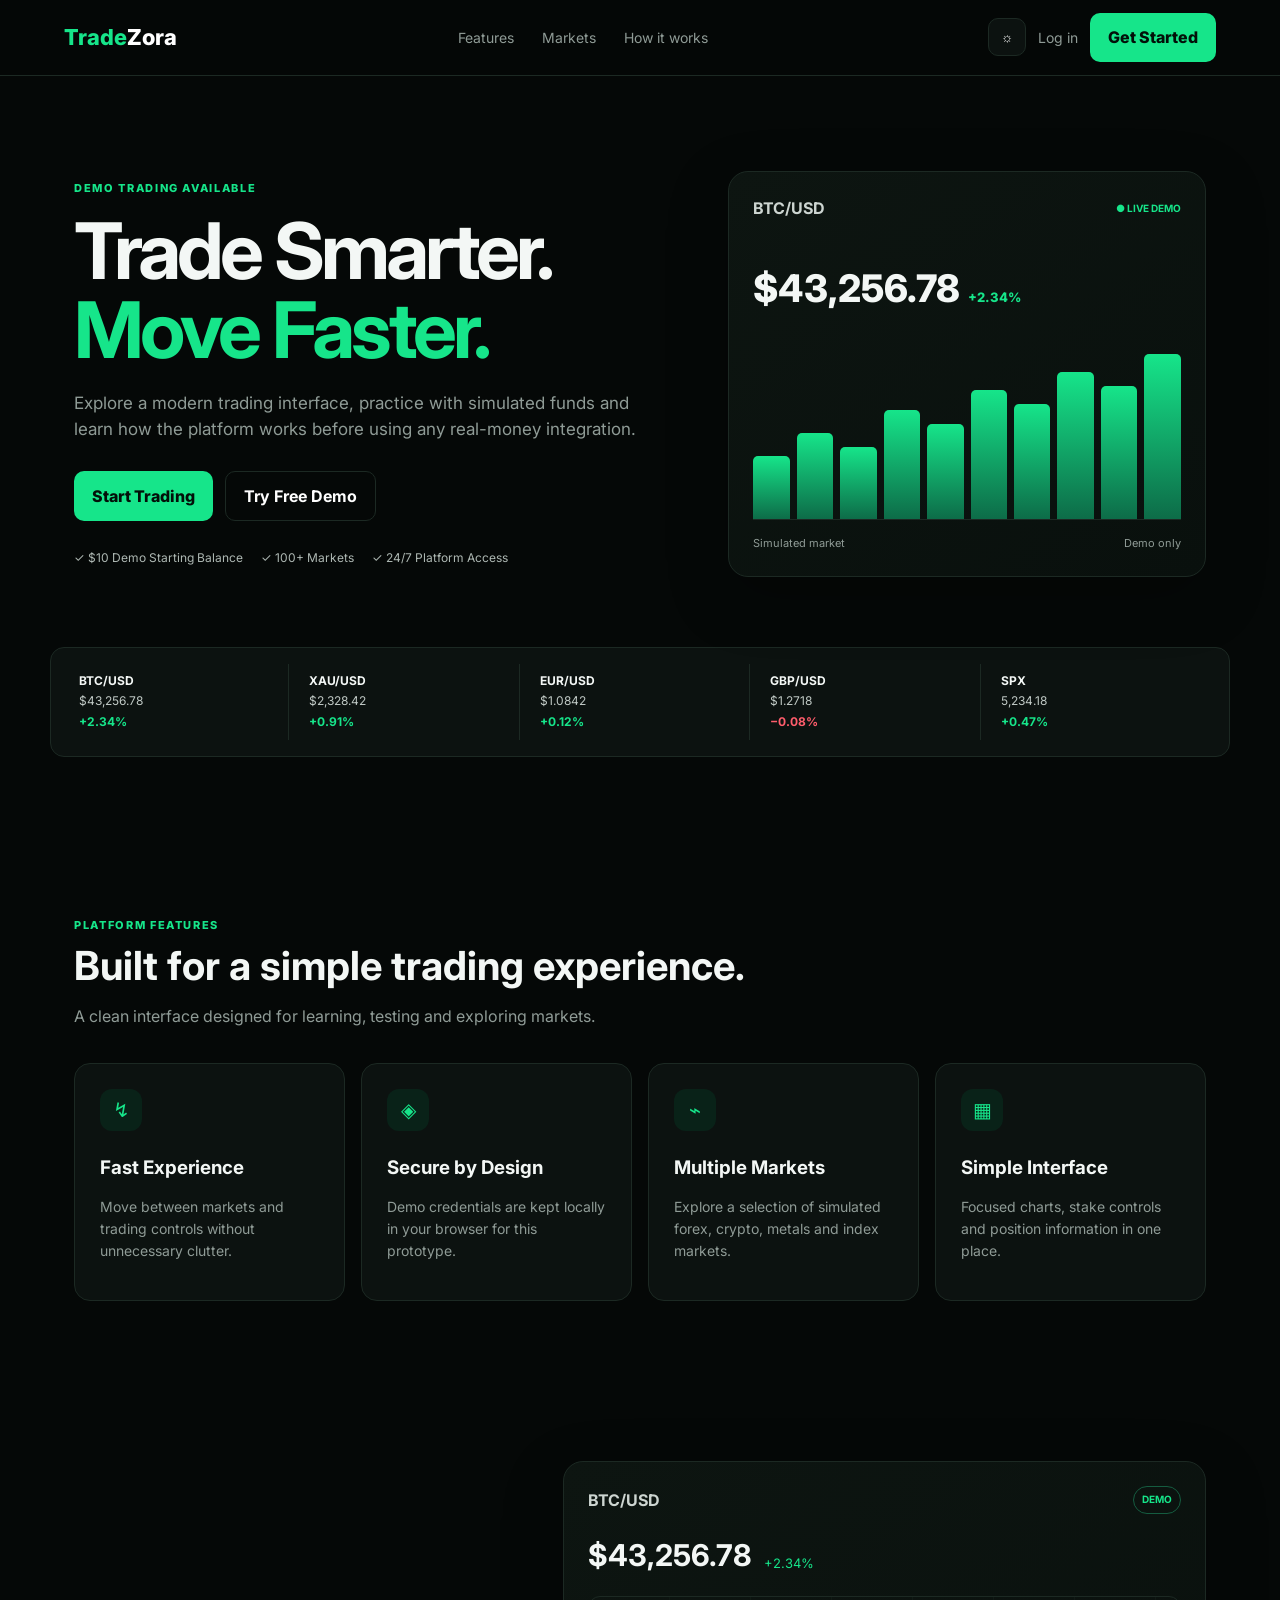
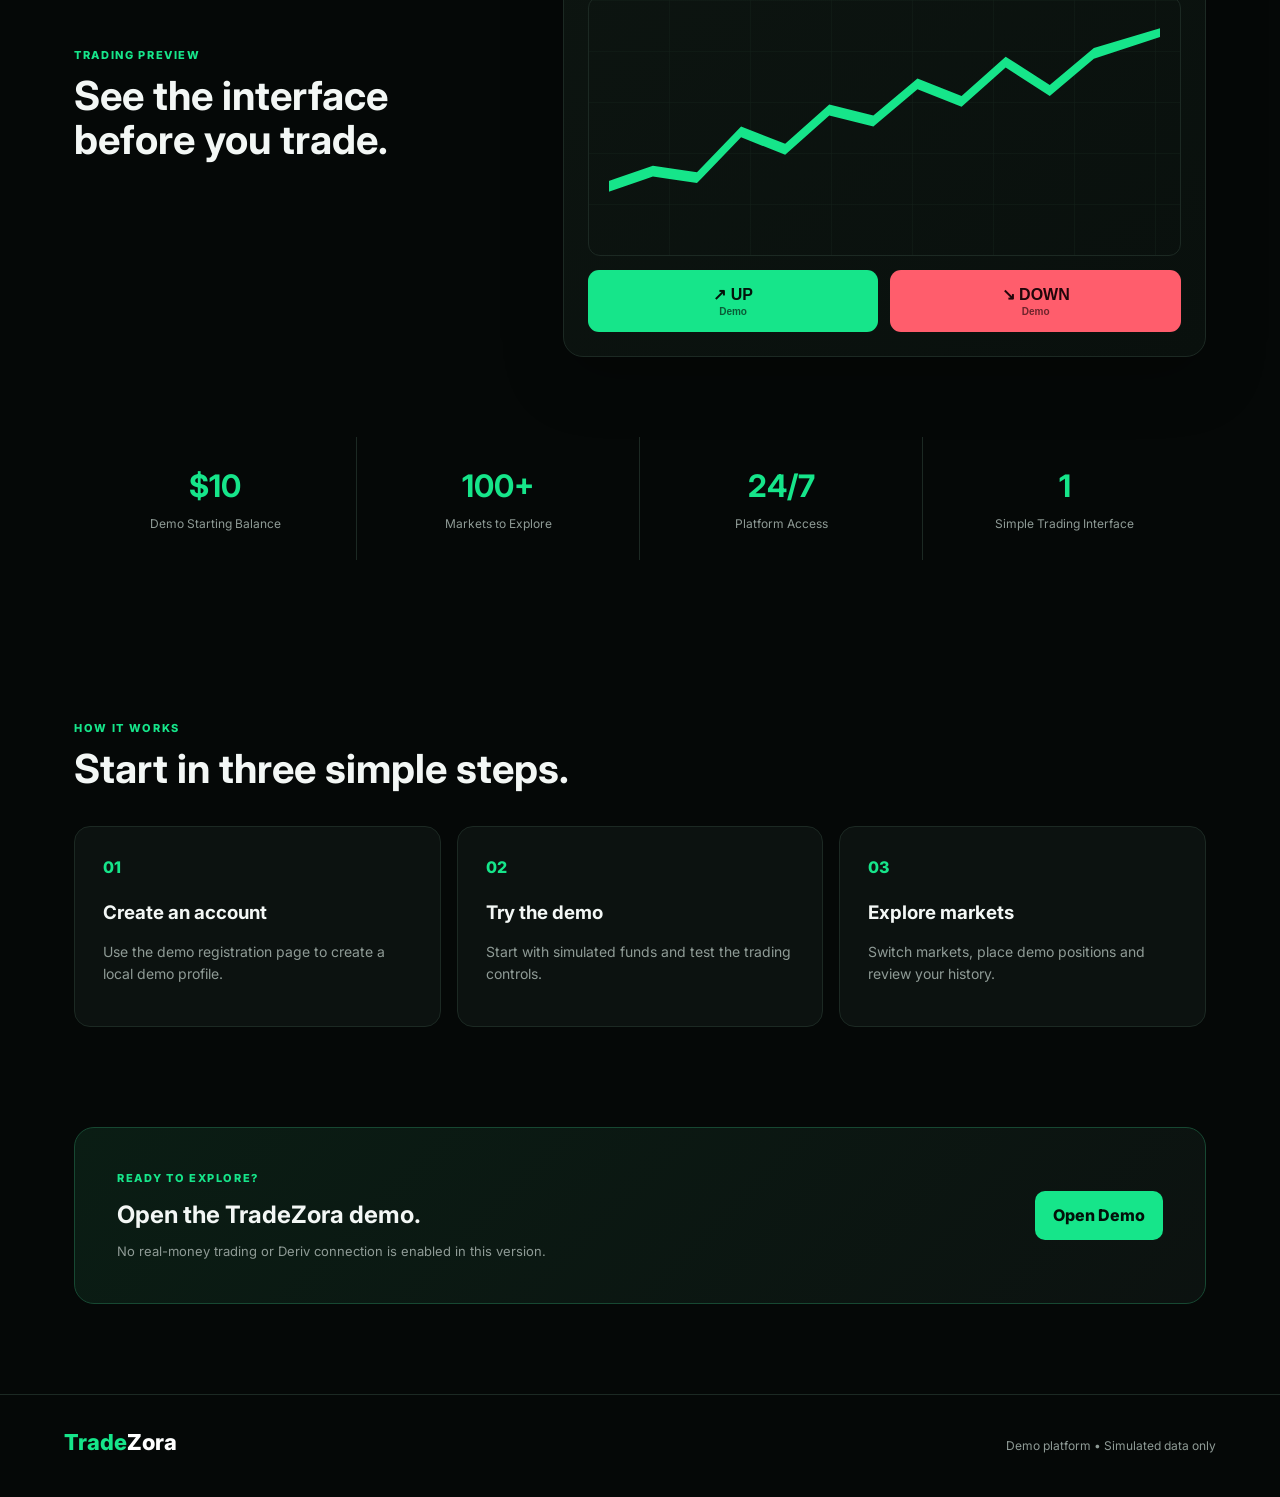
==== commit 8fb712e2: "Add files via upload" ====
--- a/index.html
+++ b/index.html
@@ -3,643 +3,118 @@
 <head>
   <meta charset="UTF-8">
   <meta name="viewport" content="width=device-width, initial-scale=1.0">
-
-  <title>TradeZora — Trade Smarter</title>
-  <meta
-    name="description"
-    content="TradeZora — a modern trading platform built for a smarter trading experience."
-  >
-
+  <title>TradeZora — Demo Trading Platform</title>
+  <meta name="description" content="TradeZora demo trading platform. Explore markets and practice with simulated funds.">
   <link rel="preconnect" href="https://fonts.googleapis.com">
   <link rel="preconnect" href="https://fonts.gstatic.com" crossorigin>
-
-  <link
-    href="https://fonts.googleapis.com/css2?family=Inter:wght@400;500;600;700;800&display=swap"
-    rel="stylesheet"
-  >
-
+  <link href="https://fonts.googleapis.com/css2?family=Inter:wght@400;500;600;700;800&display=swap" rel="stylesheet">
   <link rel="stylesheet" href="styles.css">
 </head>
-
 <body>
-
-  <!-- ================= HEADER ================= -->
-
-  <header class="navbar">
-    <div class="nav-container">
-
-      <a href="#" class="logo">
-        <span class="logo-icon">↗</span>
-        <span>Trade<span class="logo-green">Zora</span></span>
-      </a>
-
-      <nav class="desktop-nav">
-        <a href="#features">Features</a>
-        <a href="#markets">Markets</a>
-        <a href="#how-it-works">How it works</a>
-      </nav>
-
-      <div class="nav-actions">
-        <button class="theme-btn" aria-label="Toggle theme">
-          ☼
-        </button>
-
-        <a href="#" class="login-btn">Log in</a>
-
-        <a href="#" class="get-started-btn">
-          Get Started
-          <span>→</span>
-        </a>
-      </div>
-
+  <header class="site-header">
+    <a class="logo" href="index.html"><span>Trade</span>Zora</a>
+    <nav>
+      <a href="#features">Features</a>
+      <a href="#markets">Markets</a>
+      <a href="#how">How it works</a>
+    </nav>
+    <div class="header-actions">
+      <button class="theme-btn" type="button">☼</button>
+      <a class="login-btn" href="auth.html">Log in</a>
+      <a class="get-started-btn" href="auth.html">Get Started</a>
     </div>
   </header>
 
-
-  <!-- ================= HERO ================= -->
-
   <main>
-
     <section class="hero">
-
-      <div class="hero-glow glow-one"></div>
-      <div class="hero-glow glow-two"></div>
-
-      <div class="hero-content">
-
-        <div class="live-badge">
-          <span class="live-dot"></span>
-          Demo trading available
+      <div class="hero-copy">
+        <div class="eyebrow">DEMO TRADING AVAILABLE</div>
+        <h1>Trade Smarter.<br><span>Move Faster.</span></h1>
+        <p>Explore a modern trading interface, practice with simulated funds and learn how the platform works before using any real-money integration.</p>
+        <div class="hero-actions">
+          <a class="primary-btn" href="auth.html">Start Trading</a>
+          <a class="secondary-btn" href="#markets">Try Free Demo</a>
         </div>
-
-        <h1>
-          Trade Smarter.<br>
-          <span>Move Faster.</span>
-        </h1>
-
-        <p class="hero-text">
-          Explore global markets with a modern trading experience
-          designed to help you make informed decisions.
-        </p>
-
-        <div class="hero-buttons">
-
-          <a href="#" class="primary-btn">
-            Start Trading
-            <span>→</span>
-          </a>
-
-          <a href="#" class="secondary-btn">
-            <span class="play-icon">▶</span>
-            Try Free Demo
-          </a>
-
+        <div class="trust-row">
+          <span>✓ $10 Demo Starting Balance</span>
+          <span>✓ 100+ Markets</span>
+          <span>✓ 24/7 Platform Access</span>
         </div>
-
-        <div class="hero-stats">
-
-          <div class="hero-stat">
-            <strong>$10</strong>
-            <span>Demo Starting Balance</span>
-          </div>
-
-          <div class="hero-stat">
-            <strong>100+</strong>
-            <span>Markets</span>
-          </div>
-
-          <div class="hero-stat">
-            <strong>24/7</strong>
-            <span>Platform Access</span>
-          </div>
-
-          <div class="hero-stat">
-            <strong>Fast</strong>
-            <span>Platform Experience</span>
-          </div>
-
-        </div>
-
+      </div>
+      <div class="hero-card">
+        <div class="card-top"><span>BTC/USD</span><span class="live-dot">● LIVE DEMO</span></div>
+        <div class="hero-price">$43,256.78 <small>+2.34%</small></div>
+        <div class="mini-chart"><i></i><i></i><i></i><i></i><i></i><i></i><i></i><i></i><i></i><i></i></div>
+        <div class="hero-card-bottom"><span>Simulated market</span><span>Demo only</span></div>
       </div>
     </section>
 
-
-    <!-- ================= MARKET TICKER ================= -->
-
-    <section class="ticker-section">
-
-      <div class="ticker">
-
-        <div class="ticker-item">
-          <span class="coin orange">₿</span>
-          <div>
-            <strong>BTC/USD</strong>
-            <small>Bitcoin</small>
-          </div>
-          <span class="positive">+2.34%</span>
-        </div>
-
-        <div class="ticker-item">
-          <span class="coin gold">Au</span>
-          <div>
-            <strong>XAU/USD</strong>
-            <small>Gold</small>
-          </div>
-          <span class="positive">+0.91%</span>
-        </div>
-
-        <div class="ticker-item">
-          <span class="coin blue">€</span>
-          <div>
-            <strong>EUR/USD</strong>
-            <small>Euro</small>
-          </div>
-          <span class="positive">+0.12%</span>
-        </div>
-
-        <div class="ticker-item">
-          <span class="coin green">£</span>
-          <div>
-            <strong>GBP/USD</strong>
-            <small>Pound</small>
-          </div>
-          <span class="negative">-0.08%</span>
-        </div>
-
-        <div class="ticker-item">
-          <span class="coin purple">S</span>
-          <div>
-            <strong>SPX</strong>
-            <small>S&P 500</small>
-          </div>
-          <span class="positive">+0.47%</span>
-        </div>
-
-      </div>
-
+    <section class="ticker" id="markets">
+      <div><strong>BTC/USD</strong><span>$43,256.78</span><b>+2.34%</b></div>
+      <div><strong>XAU/USD</strong><span>$2,328.42</span><b>+0.91%</b></div>
+      <div><strong>EUR/USD</strong><span>$1.0842</span><b>+0.12%</b></div>
+      <div><strong>GBP/USD</strong><span>$1.2718</span><b class="negative">−0.08%</b></div>
+      <div><strong>SPX</strong><span>5,234.18</span><b>+0.47%</b></div>
     </section>
 
-
-    <!-- ================= FEATURES ================= -->
-
     <section class="section" id="features">
-
       <div class="section-heading">
-
-        <div class="section-label">
-          WHY TRADEZORA
-        </div>
-
-        <h2>
-          Built for a smarter<br>
-          trading experience
-        </h2>
-
+        <div class="eyebrow">PLATFORM FEATURES</div>
+        <h2>Built for a simple trading experience.</h2>
+        <p>A clean interface designed for learning, testing and exploring markets.</p>
       </div>
-
-
       <div class="feature-grid">
-
-        <article class="feature-card">
-
-          <div class="feature-icon orange-icon">ϟ</div>
-
-          <h3>Fast Experience</h3>
-
-          <p>
-            Navigate markets through a clean,
-            responsive trading interface.
-          </p>
-
-        </article>
-
-
-        <article class="feature-card">
-
-          <div class="feature-icon green-icon">◇</div>
-
-          <h3>Secure by Design</h3>
-
-          <p>
-            Your account experience is built with
-            security and privacy in mind.
-          </p>
-
-        </article>
-
-
-        <article class="feature-card">
-
-          <div class="feature-icon purple-icon">▱</div>
-
-          <h3>Multiple Markets</h3>
-
-          <p>
-            Explore forex, crypto, indices,
-            commodities and more.
-          </p>
-
-        </article>
-
-
-        <article class="feature-card">
-
-          <div class="feature-icon pink-icon">▣</div>
-
-          <h3>Simple Interface</h3>
-
-          <p>
-            Everything you need is organized
-            in one easy-to-use platform.
-          </p>
-
-        </article>
-
+        <article class="feature-card"><div class="feature-icon">↯</div><h3>Fast Experience</h3><p>Move between markets and trading controls without unnecessary clutter.</p></article>
+        <article class="feature-card"><div class="feature-icon">◈</div><h3>Secure by Design</h3><p>Demo credentials are kept locally in your browser for this prototype.</p></article>
+        <article class="feature-card"><div class="feature-icon">⌁</div><h3>Multiple Markets</h3><p>Explore a selection of simulated forex, crypto, metals and index markets.</p></article>
+        <article class="feature-card"><div class="feature-icon">▦</div><h3>Simple Interface</h3><p>Focused charts, stake controls and position information in one place.</p></article>
       </div>
-
     </section>
 
-
-    <!-- ================= TRADING PREVIEW ================= -->
-
-    <section class="section trading-section" id="markets">
-
+    <section class="section preview-section">
       <div class="section-heading">
-
-        <div class="section-label">
-          MARKETS
+        <div class="eyebrow">TRADING PREVIEW</div>
+        <h2>See the interface before you trade.</h2>
+      </div>
+      <div class="trade-preview">
+        <div class="preview-head"><span>BTC/USD</span><span class="demo-label">DEMO</span></div>
+        <div class="price-info"><strong>$43,256.78</strong><span>+2.34%</span></div>
+        <div class="big-chart">
+          <div class="chart-line"></div>
         </div>
-
-        <h2>
-          Explore markets<br>
-          from one account
-        </h2>
-
-        <p>
-          Discover a variety of markets through
-          the TradeZora demo experience.
-        </p>
-
+        <div class="preview-buttons">
+          <button class="up-button">↗ UP <span>Demo</span></button>
+          <button class="down-button">↘ DOWN <span>Demo</span></button>
+        </div>
       </div>
-
-
-      <div class="trading-card">
-
-        <div class="trading-header">
-
-          <div class="asset-info">
-
-            <div class="asset-icon btc">
-              ₿
-            </div>
-
-            <div>
-              <strong>BTC/USD</strong>
-              <span>Bitcoin</span>
-            </div>
-
-          </div>
-
-          <div class="price-info">
-            <strong>$43,256.78</strong>
-            <span>+2.34%</span>
-          </div>
-
-        </div>
-
-
-        <div class="chart">
-
-          <div class="chart-grid"></div>
-
-          <svg
-            viewBox="0 0 900 260"
-            preserveAspectRatio="none"
-            class="chart-line"
-          >
-            <defs>
-              <linearGradient
-                id="chartFill"
-                x1="0"
-                x2="0"
-                y1="0"
-                y2="1"
-              >
-                <stop offset="0%" stop-opacity=".35"/>
-                <stop offset="100%" stop-opacity="0"/>
-              </linearGradient>
-            </defs>
-
-            <path
-              d="M0 205
-                 C70 195 90 180 150 184
-                 C210 188 230 150 290 158
-                 C350 166 375 120 430 132
-                 C490 144 515 105 575 110
-                 C630 114 650 82 710 88
-                 C770 94 790 65 900 55
-                 L900 260
-                 L0 260 Z"
-              fill="url(#chartFill)"
-            />
-
-            <path
-              d="M0 205
-                 C70 195 90 180 150 184
-                 C210 188 230 150 290 158
-                 C350 166 375 120 430 132
-                 C490 144 515 105 575 110
-                 C630 114 650 82 710 88
-                 C770 94 790 65 900 55"
-              fill="none"
-              stroke="currentColor"
-              stroke-width="5"
-              stroke-linecap="round"
-            />
-
-          </svg>
-
-          <div class="live-chart-badge">
-            ● LIVE DEMO
-          </div>
-
-        </div>
-
-
-        <div class="trade-buttons">
-
-          <button class="up-button">
-            ↗ UP
-            <span>Demo</span>
-          </button>
-
-          <button class="down-button">
-            ↘ DOWN
-            <span>Demo</span>
-          </button>
-
-        </div>
-
-      </div>
-
     </section>
 
-
-    <!-- ================= STATS ================= -->
-
-    <section class="stats-section">
-
-      <div class="stat-box">
-
-        <div class="stat-icon">♙</div>
-
-        <strong>Demo</strong>
-        <span>Trading Account</span>
-
-      </div>
-
-
-      <div class="stat-box">
-
-        <div class="stat-icon">▥</div>
-
-        <strong>100+</strong>
-        <span>Markets to Explore</span>
-
-      </div>
-
-
-      <div class="stat-box">
-
-        <div class="stat-icon">◎</div>
-
-        <strong>24/7</strong>
-        <span>Platform Access</span>
-
-      </div>
-
-
-      <div class="stat-box">
-
-        <div class="stat-icon">♧</div>
-
-        <strong>Simple</strong>
-        <span>Trading Interface</span>
-
-      </div>
-
+    <section class="stats-grid">
+      <div><strong>$10</strong><span>Demo Starting Balance</span></div>
+      <div><strong>100+</strong><span>Markets to Explore</span></div>
+      <div><strong>24/7</strong><span>Platform Access</span></div>
+      <div><strong>1</strong><span>Simple Trading Interface</span></div>
     </section>
 
-
-    <!-- ================= HOW IT WORKS ================= -->
-
-    <section class="section steps-section" id="how-it-works">
-
-      <div class="section-heading centered">
-
-        <div class="section-label">
-          GETTING STARTED
-        </div>
-
-        <h2>
-          Three steps to start
-        </h2>
-
+    <section class="section" id="how">
+      <div class="section-heading">
+        <div class="eyebrow">HOW IT WORKS</div>
+        <h2>Start in three simple steps.</h2>
       </div>
-
-
-      <div class="steps-grid">
-
-        <article class="step-card">
-
-          <span class="step-number">01</span>
-
-          <div class="step-icon">
-            ♙
-          </div>
-
-          <h3>Create Account</h3>
-
-          <p>
-            Create your TradeZora account
-            and access your dashboard.
-          </p>
-
-        </article>
-
-
-        <article class="step-card">
-
-          <span class="step-number">02</span>
-
-          <div class="step-icon">
-            ◎
-          </div>
-
-          <h3>Try Demo</h3>
-
-          <p>
-            Explore the platform using
-            simulated trading funds.
-          </p>
-
-        </article>
-
-
-        <article class="step-card">
-
-          <span class="step-number">03</span>
-
-          <div class="step-icon">
-            ▣
-          </div>
-
-          <h3>Explore Markets</h3>
-
-          <p>
-            Select a market and experience
-            the TradeZora interface.
-          </p>
-
-        </article>
-
+      <div class="steps">
+        <article><span>01</span><h3>Create an account</h3><p>Use the demo registration page to create a local demo profile.</p></article>
+        <article><span>02</span><h3>Try the demo</h3><p>Start with simulated funds and test the trading controls.</p></article>
+        <article><span>03</span><h3>Explore markets</h3><p>Switch markets, place demo positions and review your history.</p></article>
       </div>
-
     </section>
 
-
-    <!-- ================= MARKET FEATURES ================= -->
-
-    <section class="section market-features">
-
-      <div class="section-heading">
-
-        <div class="section-label">
-          THE TRADEZORA EXPERIENCE
-        </div>
-
-        <h2>
-          Everything in<br>
-          one place
-        </h2>
-
-        <p>
-          A clean platform designed to make
-          exploring markets straightforward.
-        </p>
-
-      </div>
-
-
-      <div class="market-feature-list">
-
-        <div class="market-feature">
-          <span class="list-icon">◷</span>
-
-          <div>
-            <strong>Market Overview</strong>
-            <p>Keep track of selected markets.</p>
-          </div>
-        </div>
-
-
-        <div class="market-feature">
-          <span class="list-icon">▣</span>
-
-          <div>
-            <strong>Demo Trading</strong>
-            <p>Practice using simulated funds.</p>
-          </div>
-        </div>
-
-
-        <div class="market-feature">
-          <span class="list-icon">◇</span>
-
-          <div>
-            <strong>Simple Controls</strong>
-            <p>Designed for a straightforward experience.</p>
-          </div>
-        </div>
-
-
-        <div class="market-feature">
-          <span class="list-icon">♧</span>
-
-          <div>
-            <strong>Support</strong>
-            <p>Help and platform information in one place.</p>
-          </div>
-        </div>
-
-      </div>
-
+    <section class="cta">
+      <div><div class="eyebrow">READY TO EXPLORE?</div><h2>Open the TradeZora demo.</h2><p>No real-money trading or Deriv connection is enabled in this version.</p></div>
+      <a class="primary-btn" href="auth.html">Open Demo</a>
     </section>
-
-
-    <!-- ================= CTA ================= -->
-
-    <section class="cta-section">
-
-      <div class="cta-glow"></div>
-
-      <div class="cta-content">
-
-        <div class="section-label">
-          TRADEZORA
-        </div>
-
-        <h2>
-          Ready to explore<br>
-          the markets?
-        </h2>
-
-        <p>
-          Start with the TradeZora demo experience
-          and discover the platform.
-        </p>
-
-        <div class="hero-buttons">
-
-          <a href="#" class="primary-btn">
-            Get Started
-            <span>→</span>
-          </a>
-
-          <a href="#" class="secondary-btn">
-            Try Demo
-          </a>
-
-        </div>
-
-      </div>
-
-    </section>
-
   </main>
 
-
-  <!-- ================= FOOTER ================= -->
-
-  <footer class="footer">
-
-    <div class="footer-container">
-
-      <a href="#" class="logo">
-        <span class="logo-icon">↗</span>
-        <span>Trade<span class="logo-green">Zora</span></span>
-      </a>
-
-      <p>
-        © 2026 TradeZora. All rights reserved.
-      </p>
-
-    </div>
-
-  </footer>
-
-
+  <footer><div class="logo"><span>Trade</span>Zora</div><p>Demo platform • Simulated data only</p></footer>
   <script src="app.js"></script>
-
 </body>
-</html>
+</html>
--- a/styles.css
+++ b/styles.css
@@ -1,79 +1,2 @@
-*{box-sizing:border-box}
-:root{color-scheme:dark}
-body{margin:0;background:#03101d;color:#e8f2ff;font:14px Inter,system-ui,-apple-system,Segoe UI,sans-serif}
-button,input,select{font:inherit}
-button{cursor:pointer}
-a{cursor:pointer}
-.app-shell{display:flex;min-height:100vh}
-.sidebar{width:272px;background:#061725;border-right:1px solid #123049;padding:20px 16px;display:flex;flex-direction:column;gap:20px}
-.brand{display:flex;align-items:center;gap:10px}
-.logo{font-weight:900;font-size:29px;font-style:italic;color:#18a8ff}
-.brand strong{font-size:22px}.brand strong span{color:#18a8ff}
-.brand small,.disclosure small,.profile small{display:block;color:#7890a8;font-size:10px;margin-top:3px}
-.nav{width:100%;border:0;background:none;color:#a9bdd1;text-align:left;padding:13px 14px;border-radius:8px;font-size:15px;margin:2px 0}
-.nav span{margin-left:12px}.nav.active{background:#0879f9;color:#fff}
-.connect-card,.security{border:1px solid #17405d;background:#071d2e;border-radius:10px;padding:15px}
-.connect-card h3{margin:0 0 8px}.connect-card p{color:#8098ad;line-height:1.5;font-size:12px}
-.connect-btn{width:100%;border:0;border-radius:8px;padding:12px;background:#0879f9;color:white;font-weight:700}
-.quick{display:flex;flex-direction:column;gap:12px}.quick h4{color:#66839e;margin:0}.quick a{color:#9db1c4;font-size:12px}
-.security{display:flex;gap:9px;margin-top:auto;color:#22d3a0}.security small{display:block;color:#718aa0;margin-top:4px;font-size:10px;line-height:1.4}
-.main{flex:1;min-width:0}
-.topbar{min-height:76px;border-bottom:1px solid #123049;padding:12px 24px;display:flex;justify-content:space-between;align-items:center;gap:12px}
-.disclosure{display:flex;gap:10px;align-items:center;background:#082238;border-radius:9px;padding:10px 15px;color:#21d6a1}
-.disclosure b{color:#e7f2ff;font-size:12px}
-.top-actions{display:flex;align-items:center;gap:10px;flex-shrink:0}.mobile-connect-row{display:none}.mobile-connect{width:100%;border:0;border-radius:8px;padding:13px;background:#0879f9;color:white;font-weight:800}
-.profile{display:flex;gap:9px;align-items:center}.profile>span:first-child{width:34px;height:34px;border-radius:50%;background:#a8bdd7;color:#1a2a3b;display:grid;place-items:center}
-.profile small{color:#1fd39a}.profile-arrow{color:#9fb5c9}
-.content{padding:16px 20px}
-.stats{display:grid;grid-template-columns:repeat(5,1fr);gap:12px}
-.stat,.panel{background:#061827;border:1px solid #12334b;border-radius:9px}
-.stat{padding:14px;position:relative;min-height:90px}.stat small{color:#7d96ab}.stat strong{display:block;font-size:20px;margin-top:8px}
-.stat em{position:absolute;right:12px;top:43px;background:#13a874;color:#fff;padding:3px 8px;border-radius:10px;font-style:normal;font-size:10px}
-.positive{color:#00d99b!important}
-.account select{width:100%;margin-top:8px;background:#092238;color:#d9e8f5;border:1px solid #1b405b;padding:8px;border-radius:6px}
-.account button{background:none;border:0;color:#17a9ff;font-size:10px;margin-top:5px;padding:0}
-.workspace{display:grid;grid-template-columns:275px 1fr 350px;gap:12px;margin-top:12px}
-.panel{overflow:hidden}.panel-title,.chart-head{padding:14px;display:flex;justify-content:space-between;align-items:center}
-.panel-title h2,.chart-head h2{font-size:14px;margin:0}.panel-title a{color:#13a9ff;font-size:11px}
-.search{margin:0 12px;width:calc(100% - 24px);padding:9px;background:#092238;border:1px solid #163d58;color:#fff;border-radius:6px}
-.tabs{display:flex;gap:12px;padding:12px;font-size:10px;color:#7f98ad;overflow:auto}
-.tabs button,.timeframes button,.trade-tabs button{background:none;border:0;color:inherit;white-space:nowrap;padding:0}
-.tabs .selected,.timeframes .selected,.trade-tabs .selected{color:#16a8ff}
-.market{padding:10px 12px;display:flex;justify-content:space-between;border-top:1px solid #102e43}.market b{font-size:12px}.market small{display:block;color:#7890a5}
-.market .upv{color:#13d79c}.market .dnv{color:#ff3f57}
-.chart-head{border-bottom:1px solid #102e43}.live{display:block;color:#00d99b;margin-top:7px}.live b{font-size:11px}
-.chart-area{height:330px;position:relative;padding:15px}.grid{position:absolute;inset:15px;background:repeating-linear-gradient(0deg,transparent 0 64px,#123148 65px),repeating-linear-gradient(90deg,transparent 0 99px,#123148 100px);opacity:.55}
-.chart-area svg{position:relative;width:100%;height:100%;color:#18d5a0}.price-tag{position:absolute;right:14px;top:36px;background:#0ad09a;color:#042015;padding:4px 7px;font-size:10px}
-.timeframes{padding:9px 14px;border-top:1px solid #102e43;display:flex;gap:18px;color:#7690a6;font-size:11px}
-.trade{padding:0 14px 14px}.trade-tabs{display:flex;gap:18px;padding:13px 0;border-bottom:1px solid #16334a;margin-bottom:12px;color:#7991a8;font-size:11px}
-.trade label{display:block;color:#8aa0b5;font-size:10px;margin:10px 0}.trade select,.trade input{display:block;width:100%;background:#092238;border:1px solid #173e59;color:#e9f3fc;padding:9px;border-radius:6px;margin-top:5px}
-.two{display:grid;grid-template-columns:1fr 1fr;gap:10px}.payout{display:flex;justify-content:space-between;background:#092238;padding:11px;border-radius:6px;margin-top:12px}
-.payout span{color:#7e96ab;font-size:10px}.payout strong{display:block;color:#fff;font-size:13px;margin-top:4px}
-.actions{display:grid;grid-template-columns:1fr 1fr;gap:10px;margin-top:12px}.actions button,.bot-controls button,.stop-all{border:0;padding:13px;border-radius:7px;color:#fff;font-weight:700}
-.up{background:#06c98d}.down,.stop,.stop-all{background:#f52f4d}
-.lower{display:grid;grid-template-columns:1.5fr .9fr;gap:12px;margin-top:12px}.table{padding:0 14px 14px}
-.tr{display:grid;grid-template-columns:1fr 1.3fr 1fr .8fr 1fr 1fr .8fr .9fr;padding:10px 0;border-bottom:1px solid #102d42;font-size:10px;color:#b4c7d8}.tr.head{color:#68839a}
-.automation{padding-bottom:14px}.small-btn{border:1px solid #0879f9;background:none;color:#18a8ff;border-radius:6px;padding:6px 9px;font-size:10px}
-.strategy{display:flex;justify-content:space-between;padding:8px 14px}.strategy small{display:block;color:#718aa0;margin-top:7px;font-size:10px}
-.badge{background:#0a6e53;color:#21d9a3;border-radius:10px;font-size:9px;padding:3px 6px;margin-left:8px}
-.switch input{display:none}.switch i{display:block;width:38px;height:21px;border-radius:20px;background:#1c3549;position:relative}.switch i:after{content:"";position:absolute;width:15px;height:15px;border-radius:50%;background:#8195a7;left:3px;top:3px;transition:.2s}
-.switch input:checked+i{background:#078aee}.switch input:checked+i:after{left:20px;background:white}
-.bot-controls{display:grid;grid-template-columns:1fr 1fr;gap:8px;padding:8px 14px}.bot-controls button{background:#09263b;border:1px solid #214762}
-.safety{padding:8px 14px}.safety h3{font-size:11px}.safety>div{display:grid;grid-template-columns:1fr 1fr;gap:6px}
-.safety span{background:#092238;padding:7px;border-radius:5px;color:#728ba0;font-size:9px}.safety b{display:block;color:#e9f3fb;margin-top:3px}
-.stop-all{width:calc(100% - 28px);margin:4px 14px}.recent{margin-top:12px;padding-bottom:10px}.empty{padding:22px;color:#668198;text-align:center;font-size:11px}
-.toast{position:fixed;left:50%;bottom:20px;transform:translate(-50%,10px);background:#0a2940;border:1px solid #1a5375;padding:12px 16px;border-radius:8px;opacity:0;transition:.25s;z-index:20;max-width:90vw;text-align:center}
-.toast.show{opacity:1;transform:translate(-50%,0)}
-@media(max-width:1150px){
-  .sidebar{width:220px}.workspace{grid-template-columns:220px 1fr}.trade{grid-column:1/-1}.stats{grid-template-columns:repeat(3,1fr)}.lower{grid-template-columns:1fr}
-}
-@media(max-width:760px){
-  .sidebar{display:none}.content{padding:10px}.stats{grid-template-columns:1fr 1fr}.workspace{grid-template-columns:1fr}.chart{grid-row:1}.trade{grid-column:auto}
-  .topbar{padding:10px}.disclosure{max-width:55%}.disclosure small{display:none}.disclosure b{font-size:11px}
-  .mobile-connect-row{display:block;padding:8px 10px 0}.profile>span:first-child{width:30px;height:30px}.profile div{display:none}.profile-arrow{display:none}
-  .table{overflow:auto}.tr{min-width:700px}
-}
-@media(max-width:430px){
-  .stats{grid-template-columns:1fr}.topbar{gap:6px}.disclosure{padding:8px 10px}.disclosure b{font-size:10px}
-  .mobile-connect{font-size:13px;padding:11px 10px}.profile>span:first-child{display:none}
-}
+:root{--bg:#050807;--panel:#0c1210;--panel2:#101815;--text:#f3f7f5;--muted:#8f9b96;--green:#16e58a;--green2:#0bbd70;--red:#ff5d6c;--border:#1c2923;--shadow:0 20px 60px rgba(0,0,0,.28)}
+*{box-sizing:border-box}html{scroll-behavior:smooth}body{margin:0;background:var(--bg);color:var(--text);font-family:Inter,Arial,sans-serif;line-height:1.55}.site-header{height:76px;padding:0 5%;display:flex;align-items:center;justify-content:space-between;border-bottom:1px solid var(--border);position:sticky;top:0;z-index:20;background:rgba(5,8,7,.92);backdrop-filter:blur(16px)}.logo{font-size:22px;font-weight:800;color:#fff;text-decoration:none}.logo span{color:var(--green)}nav{display:flex;gap:28px}nav a,.login-btn{color:var(--muted);text-decoration:none;font-size:14px}nav a:hover,.login-btn:hover{color:#fff}.header-actions{display:flex;gap:12px;align-items:center}.theme-btn{width:38px;height:38px;border:1px solid var(--border);background:var(--panel);color:#fff;border-radius:10px;cursor:pointer}.get-started-btn,.primary-btn{display:inline-flex;align-items:center;justify-content:center;background:var(--green);color:#031009;text-decoration:none;border:0;border-radius:10px;padding:12px 18px;font-weight:800;cursor:pointer}.secondary-btn{display:inline-flex;align-items:center;justify-content:center;border:1px solid var(--border);color:#fff;text-decoration:none;border-radius:10px;padding:12px 18px;font-weight:700}.hero{max-width:1180px;margin:auto;padding:95px 24px 70px;display:grid;grid-template-columns:1.1fr .9fr;gap:70px;align-items:center}.eyebrow{color:var(--green);font-size:11px;font-weight:800;letter-spacing:.15em}.hero h1{font-size:clamp(46px,7vw,78px);line-height:1.02;letter-spacing:-.05em;margin:14px 0 20px}.hero h1 span{color:var(--green)}.hero-copy>p{max-width:650px;color:var(--muted);font-size:17px}.hero-actions{display:flex;gap:12px;margin:28px 0}.trust-row{display:flex;flex-wrap:wrap;gap:18px;color:#aeb8b3;font-size:12px}.hero-card,.trade-preview{background:linear-gradient(145deg,#0d1511,#09100d);border:1px solid var(--border);border-radius:20px;box-shadow:var(--shadow)}.hero-card{padding:24px}.card-top,.preview-head{display:flex;justify-content:space-between;align-items:center;color:#cdd5d1;font-weight:700}.live-dot{font-size:10px;color:var(--green)}.hero-price{font-size:38px;font-weight:800;margin:38px 0 22px}.hero-price small{font-size:13px;color:var(--green)}.mini-chart{height:180px;display:flex;align-items:end;gap:7px;border-bottom:1px solid var(--border)}.mini-chart i{display:block;flex:1;background:linear-gradient(180deg,var(--green),#0d6c48);border-radius:5px 5px 0 0}.mini-chart i:nth-child(1){height:35%}.mini-chart i:nth-child(2){height:48%}.mini-chart i:nth-child(3){height:40%}.mini-chart i:nth-child(4){height:61%}.mini-chart i:nth-child(5){height:53%}.mini-chart i:nth-child(6){height:72%}.mini-chart i:nth-child(7){height:64%}.mini-chart i:nth-child(8){height:82%}.mini-chart i:nth-child(9){height:74%}.mini-chart i:nth-child(10){height:92%}.hero-card-bottom{display:flex;justify-content:space-between;color:var(--muted);font-size:11px;margin-top:15px}.ticker{max-width:1180px;margin:0 auto 80px;padding:16px 18px;display:grid;grid-template-columns:repeat(5,1fr);gap:10px;background:var(--panel);border:1px solid var(--border);border-radius:14px}.ticker div{display:flex;flex-direction:column;gap:2px;padding:8px 10px;border-right:1px solid var(--border)}.ticker div:last-child{border:0}.ticker strong{font-size:12px}.ticker span,.ticker b{font-size:12px}.ticker span{color:#c0c9c5}.ticker b{color:var(--green)}.ticker .negative{color:var(--red)}.section{max-width:1180px;margin:auto;padding:80px 24px}.section-heading{max-width:700px;margin-bottom:35px}.section-heading h2{font-size:40px;line-height:1.1;margin:10px 0}.section-heading p{color:var(--muted)}.feature-grid{display:grid;grid-template-columns:repeat(4,1fr);gap:16px}.feature-card{background:var(--panel);border:1px solid var(--border);border-radius:16px;padding:25px}.feature-icon{width:42px;height:42px;display:grid;place-items:center;border-radius:12px;background:#092218;color:var(--green);font-size:20px}.feature-card h3{margin:22px 0 8px}.feature-card p{color:var(--muted);font-size:14px}.preview-section{display:grid;grid-template-columns:.8fr 1.2fr;gap:60px;align-items:center}.preview-section .section-heading{margin:0}.trade-preview{padding:24px}.demo-label{font-size:10px;color:var(--green);border:1px solid #155c40;padding:5px 8px;border-radius:20px}.price-info{display:flex;align-items:end;gap:12px;margin:18px 0}.price-info strong{font-size:30px}.price-info span{color:var(--green);font-size:13px;margin-bottom:5px}.big-chart{height:260px;border:1px solid var(--border);border-radius:12px;background:repeating-linear-gradient(0deg,transparent 0 50px,#132019 51px),repeating-linear-gradient(90deg,transparent 0 80px,#132019 81px);position:relative;overflow:hidden}.chart-line{position:absolute;inset:20px;clip-path:polygon(0 75%,8% 68%,16% 71%,24% 50%,32% 58%,40% 40%,48% 45%,56% 28%,64% 36%,72% 18%,80% 31%,88% 14%,100% 5%,100% 9%,88% 19%,80% 36%,72% 23%,64% 41%,56% 33%,48% 50%,40% 45%,32% 63%,24% 55%,16% 76%,8% 73%,0 80%);background:var(--green)}.preview-buttons{display:grid;grid-template-columns:1fr 1fr;gap:12px;margin-top:14px}.preview-buttons button{border:0;border-radius:11px;padding:15px;font-size:16px;font-weight:800;cursor:pointer}.preview-buttons span{display:block;font-size:10px;opacity:.65;margin-top:2px}.up-button{background:#16e58a;color:#04130b}.down-button{background:#ff5d6c;color:#21060a}.stats-grid{max-width:1132px;margin:0 auto;padding:0 0 80px;display:grid;grid-template-columns:repeat(4,1fr)}.stats-grid div{text-align:center;padding:25px;border-right:1px solid var(--border)}.stats-grid div:last-child{border:0}.stats-grid strong{display:block;color:var(--green);font-size:31px}.stats-grid span{color:var(--muted);font-size:12px}.steps{display:grid;grid-template-columns:repeat(3,1fr);gap:16px}.steps article{background:var(--panel);border:1px solid var(--border);padding:28px;border-radius:16px}.steps span{color:var(--green);font-weight:800}.steps h3{margin:18px 0 8px}.steps p{color:var(--muted);font-size:14px}.cta{max-width:1132px;margin:20px auto 90px;padding:42px;border:1px solid #174832;background:linear-gradient(135deg,#0a1d14,#0c1210);border-radius:20px;display:flex;align-items:center;justify-content:space-between;gap:30px}.cta h2{margin:8px 0}.cta p{margin:0;color:var(--muted);font-size:13px}footer{border-top:1px solid var(--border);padding:30px 5%;display:flex;justify-content:space-between;color:var(--muted);font-size:12px}@media(max-width:900px){nav{display:none}.hero{grid-template-columns:1fr;padding-top:60px}.feature-grid{grid-template-columns:1fr 1fr}.preview-section{grid-template-columns:1fr}.ticker{grid-template-columns:1fr 1fr;margin:0 20px 50px}.stats-grid{grid-template-columns:1fr 1fr}.steps{grid-template-columns:1fr 1fr}.cta{margin-left:20px;margin-right:20px}}@media(max-width:560px){.site-header{padding:0 16px}.login-btn{display:none}.hero{padding:55px 18px}.hero h1{font-size:48px}.hero-actions{flex-direction:column}.trust-row{flex-direction:column;gap:8px}.ticker{grid-template-columns:1fr;margin-left:16px;margin-right:16px}.feature-grid,.steps,.stats-grid{grid-template-columns:1fr}.stats-grid{padding:0 18px 50px}.stats-grid div{border-right:0;border-bottom:1px solid var(--border)}.stats-grid div:last-child{border:0}.section{padding:55px 18px}.section-heading h2{font-size:32px}.cta{margin:10px 18px 60px;padding:28px;flex-direction:column;align-items:flex-start}footer{padding:25px 18px;flex-direction:column;gap:8px}}
